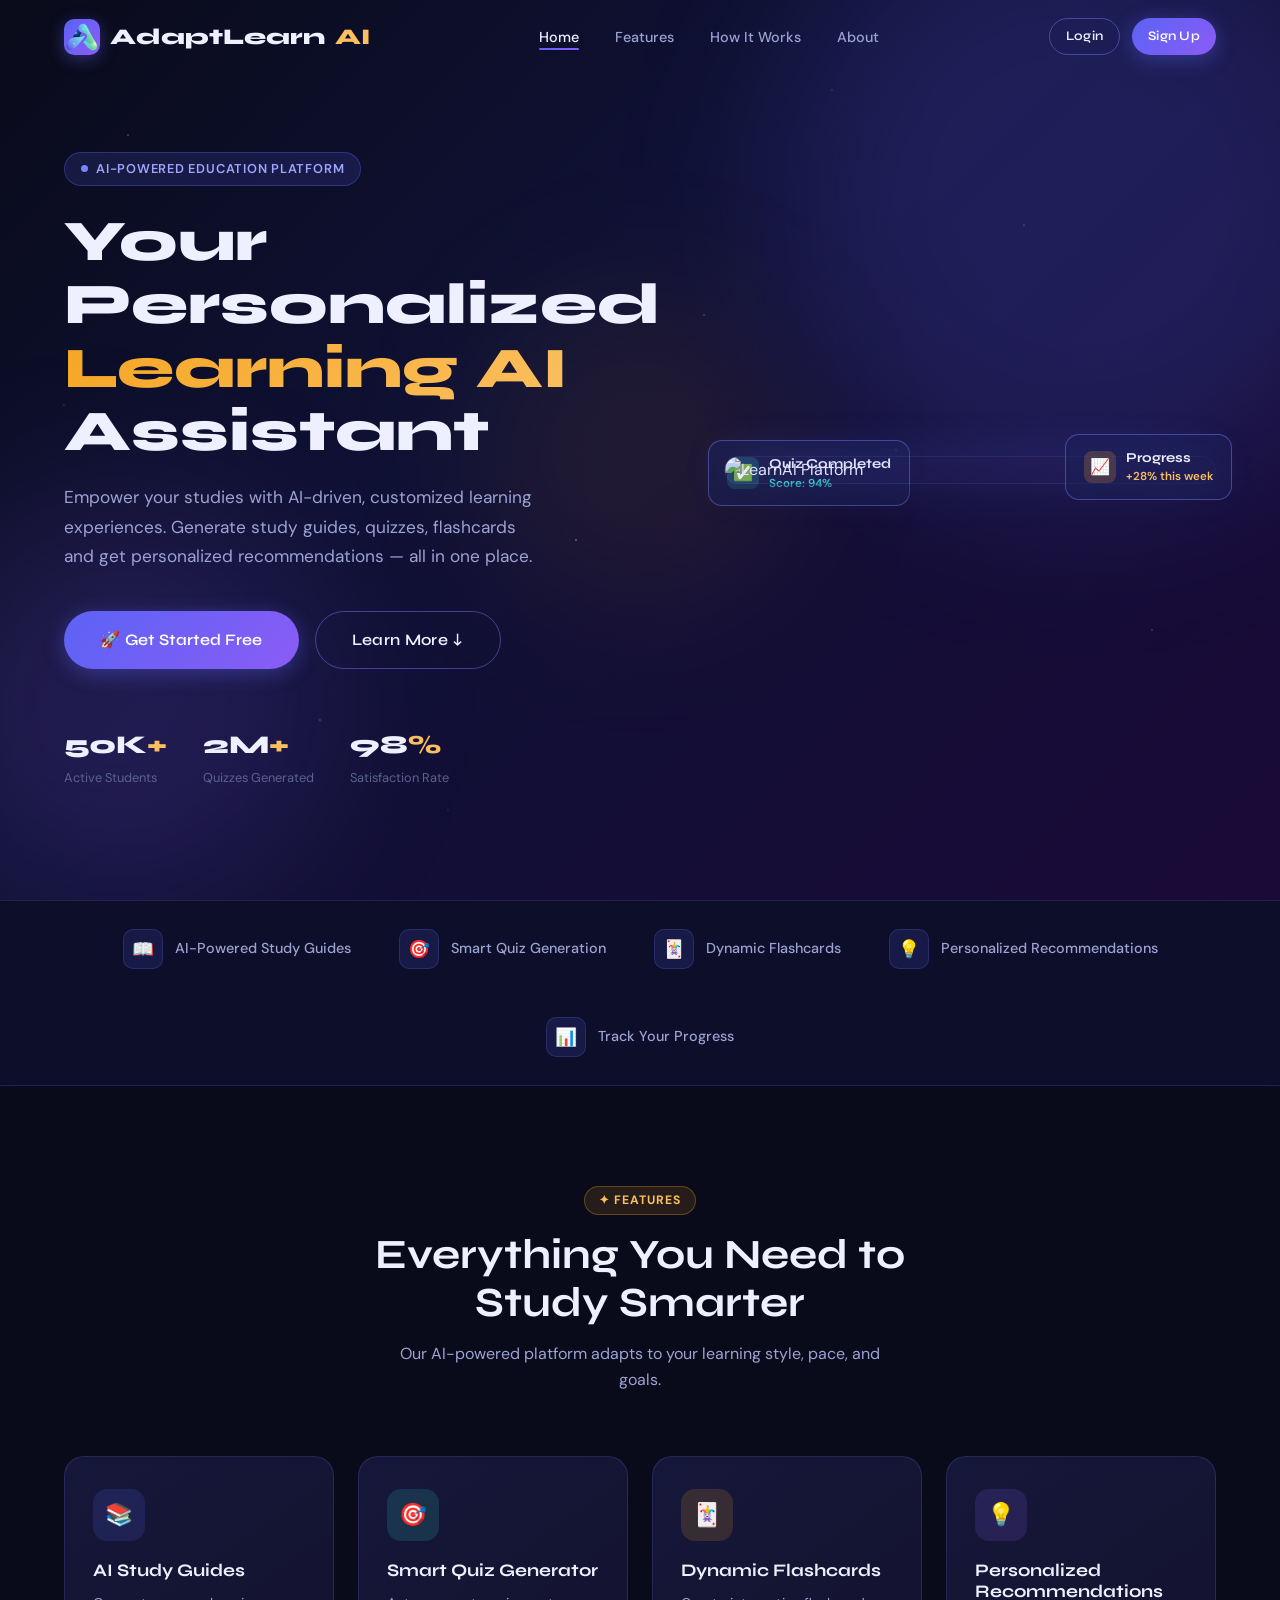
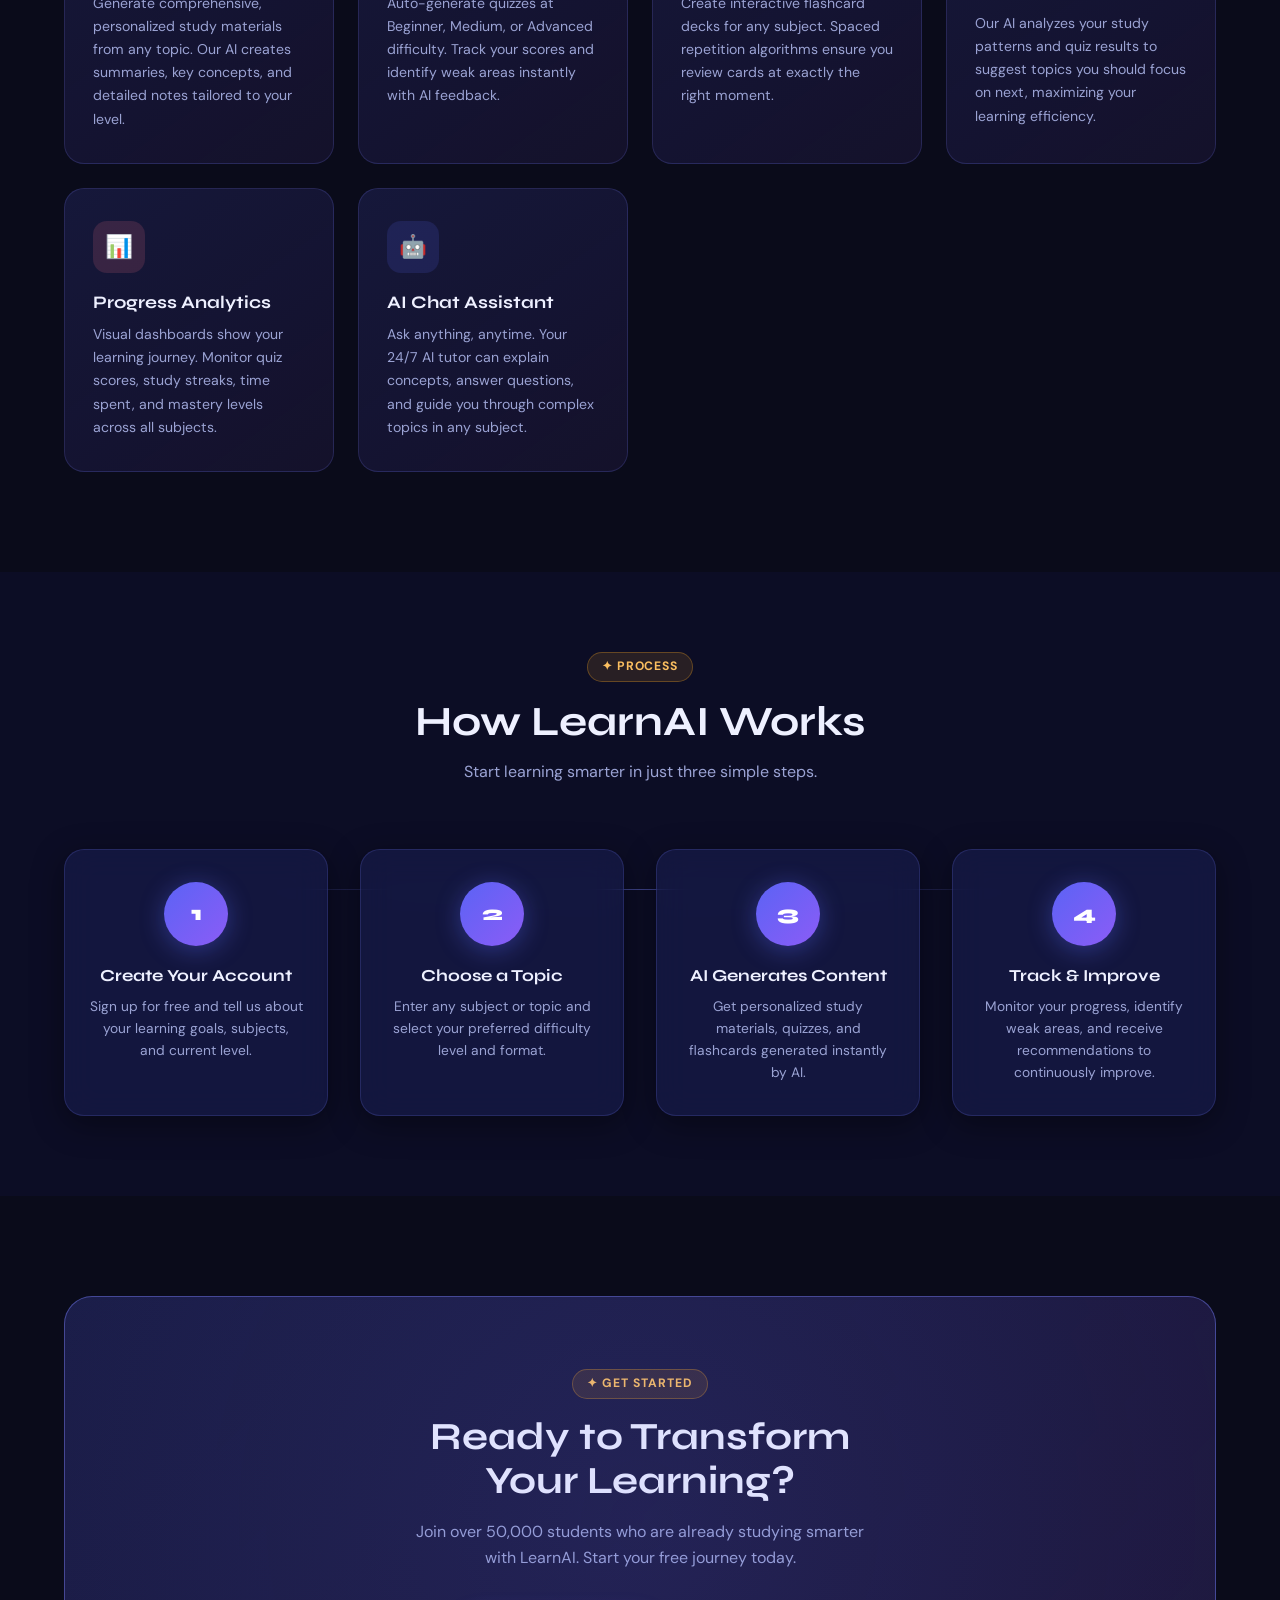
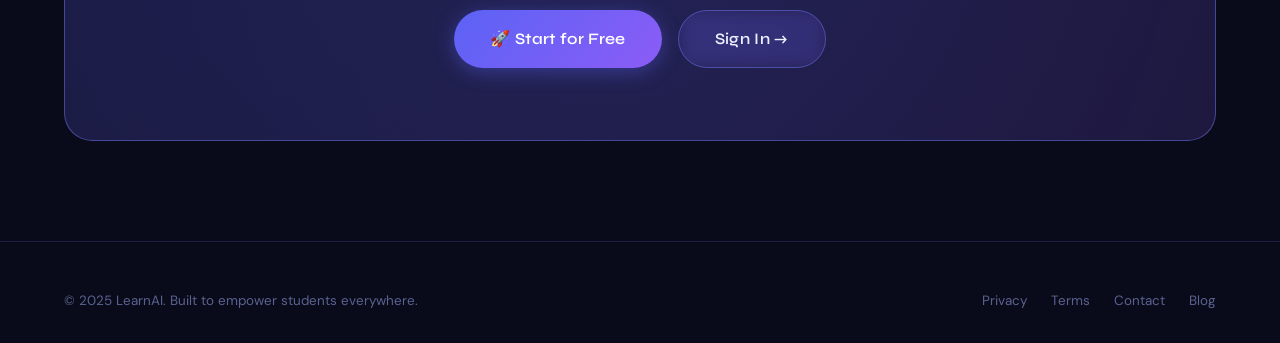
==== frontend/index.html @ cbda161c "Fix: Project structure" ====
<!DOCTYPE html>
<html lang="en">
<head>
  <meta charset="UTF-8" />
  <meta name="viewport" content="width=device-width, initial-scale=1.0" />
  <link rel="icon" type="image/svg+xml" href="assests/logonobg.png">
  <title>AdaptLearn AI — Personalized Learning AI Assistant</title>
  <meta name="description" content="Empower your studies with AI-driven, customized learning experiences. Study guides, quizzes, flashcards and more." />
  <link rel="stylesheet" href="css/style.css" />
  <link rel="stylesheet" href="css/index.css" />
</head>
<body>

<!-- ── Navbar ──────────────────────────────────────────────── -->
<nav class="navbar" id="navbar">
  <div class="container navbar__inner">
    <a href="index.html" class="navbar__logo">
      <div class="navbar__logo-icon"> <img src="assests/logonobg.png" alt="AdaptLearnAI Logo" /></div>
      AdaptLearn<span>AI</span>
    </a>

    <ul class="navbar__links">
      <li><a href="#hero" class="active">Home</a></li>
      <li><a href="#features">Features</a></li>
      <li><a href="#how-it-works">How It Works</a></li>
      <li><a href="#cta">About</a></li>
    </ul>

    <div class="navbar__actions">
      <a href="login.html" class="btn btn-outline btn-sm">Login</a>
      <a href="register.html" class="btn btn-primary btn-sm">Sign Up</a>
    </div>

    <div class="hamburger" id="hamburger" aria-label="Menu">
      <span></span><span></span><span></span>
    </div>
  </div>
</nav>

<!-- ── Hero ────────────────────────────────────────────────── -->
<section class="hero" id="hero">
  <div class="hero__bg"></div>
  <div class="hero__orb hero__orb--1"></div>
  <div class="hero__orb hero__orb--2"></div>
  <div class="hero__orb hero__orb--3"></div>

  <div class="container">
    <div class="hero__content">
      <!-- Text -->
      <div class="hero__text">
        <div class="hero__eyebrow">
          <span class="hero__eyebrow-dot"></span>
          AI-Powered Education Platform
        </div>

        <h1 class="hero__title">
          Your Personalized<br/>
          <em>Learning AI</em><br/>
          Assistant
        </h1>

        <p class="hero__subtitle">
          Empower your studies with AI-driven, customized learning experiences.
          Generate study guides, quizzes, flashcards and get personalized
          recommendations — all in one place.
        </p>

        <div class="hero__actions">
          <a href="register.html" class="btn btn-primary btn-lg">
            🚀 Get Started Free
          </a>
          <a href="#features" class="btn btn-outline btn-lg">
            Learn More ↓
          </a>
        </div>

        <div class="hero__stats">
          <div>
            <div class="hero__stat-num">50K<span>+</span></div>
            <div class="hero__stat-label">Active Students</div>
          </div>
          <div>
            <div class="hero__stat-num">2M<span>+</span></div>
            <div class="hero__stat-label">Quizzes Generated</div>
          </div>
          <div>
            <div class="hero__stat-num">98<span>%</span></div>
            <div class="hero__stat-label">Satisfaction Rate</div>
          </div>
        </div>
      </div>

      <!-- Visual -->
      <div class="hero__visual">
        <div class="hero__badge hero__badge--tl">
          <div class="hero__badge-icon" style="background:rgba(52,213,200,0.2)">✅</div>
          <div>
            <strong style="font-family:var(--font-display);font-size:0.85rem">Quiz Completed</strong>
            <div style="font-size:0.72rem;color:var(--teal-400)">Score: 94%</div>
          </div>
        </div>

        <div class="hero__image-wrap">
          <img src="https://placehold.co/600x380/0f1135/7b82ff?text=LearnAI+Platform&font=montserrat" alt="LearnAI Platform" />
          <div style="position:absolute;inset:0;background:linear-gradient(135deg,rgba(91,99,245,0.1),rgba(139,92,246,0.05));display:flex;align-items:center;justify-content:center;">
            <div style="text-align:center;padding:32px;">
              <div style="font-size:5rem;margin-bottom:16px">🤖</div>
              <div style="font-family:var(--font-display);font-size:1.1rem;font-weight:700;color:var(--text-primary)">AI Learning Assistant</div>
              <div style="font-size:0.85rem;color:var(--text-secondary);margin-top:6px">Ready to help you learn smarter</div>
              <div style="margin-top:20px;display:flex;gap:10px;justify-content:center;flex-wrap:wrap">
                <span class="badge badge-beginner">Study Guides</span>
                <span class="badge badge-medium">Smart Quizzes</span>
                <span class="badge badge-advanced">Flashcards</span>
              </div>
            </div>
          </div>
        </div>

        <div class="hero__badge hero__badge--br">
          <div class="hero__badge-icon" style="background:rgba(245,166,35,0.2)">📈</div>
          <div>
            <strong style="font-family:var(--font-display);font-size:0.85rem">Progress</strong>
            <div style="font-size:0.72rem;color:var(--gold-400)">+28% this week</div>
          </div>
        </div>
      </div>
    </div>
  </div>
</section>

<!-- ── Feature Strip ────────────────────────────────────────── -->
<div class="features-strip">
  <div class="container">
    <div class="features-strip__inner">
      <div class="features-strip__item">
        <div class="features-strip__icon">📖</div>
        AI-Powered Study Guides
      </div>
      <div class="features-strip__item">
        <div class="features-strip__icon">🎯</div>
        Smart Quiz Generation
      </div>
      <div class="features-strip__item">
        <div class="features-strip__icon">🃏</div>
        Dynamic Flashcards
      </div>
      <div class="features-strip__item">
        <div class="features-strip__icon">💡</div>
        Personalized Recommendations
      </div>
      <div class="features-strip__item">
        <div class="features-strip__icon">📊</div>
        Track Your Progress
      </div>
    </div>
  </div>
</div>

<!-- ── Features ─────────────────────────────────────────────── -->
<section class="features" id="features">
  <div class="container">
    <div class="section-header" data-animate>
      <div class="section-tag">✦ Features</div>
      <h2 class="section-title">Everything You Need to<br/>Study Smarter</h2>
      <p class="section-subtitle">Our AI-powered platform adapts to your learning style, pace, and goals.</p>
    </div>

    <div class="features__grid">
      <div class="feature-card" data-animate data-delay="0s">
        <div class="feature-card__icon" style="background:rgba(91,99,245,0.15);color:var(--indigo-400)">📚</div>
        <h3 class="feature-card__title">AI Study Guides</h3>
        <p class="feature-card__desc">Generate comprehensive, personalized study materials from any topic. Our AI creates summaries, key concepts, and detailed notes tailored to your level.</p>
        <div class="feature-card__arrow">→</div>
      </div>

      <div class="feature-card" data-animate data-delay="0.1s">
        <div class="feature-card__icon" style="background:rgba(52,213,200,0.15);color:var(--teal-400)">🎯</div>
        <h3 class="feature-card__title">Smart Quiz Generator</h3>
        <p class="feature-card__desc">Auto-generate quizzes at Beginner, Medium, or Advanced difficulty. Track your scores and identify weak areas instantly with AI feedback.</p>
        <div class="feature-card__arrow">→</div>
      </div>

      <div class="feature-card" data-animate data-delay="0.2s">
        <div class="feature-card__icon" style="background:rgba(245,166,35,0.15);color:var(--gold-400)">🃏</div>
        <h3 class="feature-card__title">Dynamic Flashcards</h3>
        <p class="feature-card__desc">Create interactive flashcard decks for any subject. Spaced repetition algorithms ensure you review cards at exactly the right moment.</p>
        <div class="feature-card__arrow">→</div>
      </div>

      <div class="feature-card" data-animate data-delay="0.3s">
        <div class="feature-card__icon" style="background:rgba(139,92,246,0.15);color:var(--violet-400)">💡</div>
        <h3 class="feature-card__title">Personalized Recommendations</h3>
        <p class="feature-card__desc">Our AI analyzes your study patterns and quiz results to suggest topics you should focus on next, maximizing your learning efficiency.</p>
        <div class="feature-card__arrow">→</div>
      </div>

      <div class="feature-card" data-animate data-delay="0.4s">
        <div class="feature-card__icon" style="background:rgba(251,113,133,0.15);color:var(--rose-400)">📊</div>
        <h3 class="feature-card__title">Progress Analytics</h3>
        <p class="feature-card__desc">Visual dashboards show your learning journey. Monitor quiz scores, study streaks, time spent, and mastery levels across all subjects.</p>
        <div class="feature-card__arrow">→</div>
      </div>

      <div class="feature-card" data-animate data-delay="0.5s">
        <div class="feature-card__icon" style="background:rgba(91,99,245,0.15);color:var(--indigo-400)">🤖</div>
        <h3 class="feature-card__title">AI Chat Assistant</h3>
        <p class="feature-card__desc">Ask anything, anytime. Your 24/7 AI tutor can explain concepts, answer questions, and guide you through complex topics in any subject.</p>
        <div class="feature-card__arrow">→</div>
      </div>
    </div>
  </div>
</section>

<!-- ── How It Works ─────────────────────────────────────────── -->
<section class="how-it-works" id="how-it-works">
  <div class="container">
    <div class="section-header" data-animate>
      <div class="section-tag">✦ Process</div>
      <h2 class="section-title">How LearnAI Works</h2>
      <p class="section-subtitle">Start learning smarter in just three simple steps.</p>
    </div>

    <div class="steps-grid">
      <div class="step glass-card" data-animate data-delay="0s">
        <div class="step__num">1</div>
        <h3 class="step__title">Create Your Account</h3>
        <p class="step__desc">Sign up for free and tell us about your learning goals, subjects, and current level.</p>
      </div>
      <div class="step glass-card" data-animate data-delay="0.15s">
        <div class="step__num">2</div>
        <h3 class="step__title">Choose a Topic</h3>
        <p class="step__desc">Enter any subject or topic and select your preferred difficulty level and format.</p>
      </div>
      <div class="step glass-card" data-animate data-delay="0.3s">
        <div class="step__num">3</div>
        <h3 class="step__title">AI Generates Content</h3>
        <p class="step__desc">Get personalized study materials, quizzes, and flashcards generated instantly by AI.</p>
      </div>
      <div class="step glass-card" data-animate data-delay="0.45s">
        <div class="step__num">4</div>
        <h3 class="step__title">Track & Improve</h3>
        <p class="step__desc">Monitor your progress, identify weak areas, and receive recommendations to continuously improve.</p>
      </div>
    </div>
  </div>
</section>

<!-- ── CTA ──────────────────────────────────────────────────── -->
<section class="cta-section" id="cta">
  <div class="container">
    <div class="cta-card" data-animate>
      <div class="section-tag">✦ Get Started</div>
      <h2 class="cta-title">Ready to Transform<br/>Your Learning?</h2>
      <p class="cta-subtitle">Join over 50,000 students who are already studying smarter with LearnAI. Start your free journey today.</p>
      <div class="cta-actions">
        <a href="register.html" class="btn btn-primary btn-lg">🚀 Start for Free</a>
        <a href="login.html" class="btn btn-outline btn-lg">Sign In →</a>
      </div>
    </div>
  </div>
</section>

<!-- ── Footer ───────────────────────────────────────────────── -->
<footer class="footer">
  <div class="container">
    <div class="footer__inner">
      <div class="footer__copy">© 2025 LearnAI. Built to empower students everywhere.</div>
      <div class="footer__links">
        <a href="#">Privacy</a>
        <a href="#">Terms</a>
        <a href="#">Contact</a>
        <a href="#">Blog</a>
      </div>
    </div>
  </div>
</footer>

<!-- ── Toast ────────────────────────────────────────────────── -->
<div id="toast-container"></div>

<script type="module">
  import { observeFadeIn } from './js/utils.js';
  import { isLoggedIn } from './js/auth.js';

  // Redirect if logged in
  if (isLoggedIn()) {
    const loginLink = document.querySelector('a[href="login.html"]');
    const signupLink = document.querySelector('a[href="register.html"]');
    if (loginLink) loginLink.href = 'dashboard.html';
    if (signupLink) { signupLink.textContent = 'Dashboard →'; signupLink.href = 'dashboard.html'; }
  }

  // Navbar scroll effect
  const navbar = document.getElementById('navbar');
  window.addEventListener('scroll', () => {
    navbar.classList.toggle('scrolled', window.scrollY > 40);
  });

  // Smooth scroll for anchor links
  document.querySelectorAll('a[href^="#"]').forEach(a => {
    a.addEventListener('click', e => {
      const target = document.querySelector(a.getAttribute('href'));
      if (target) { e.preventDefault(); target.scrollIntoView({ behavior: 'smooth' }); }
    });
  });

  // Hamburger menu
  const hamburger = document.getElementById('hamburger');
  hamburger?.addEventListener('click', () => {
    navbar.classList.toggle('nav-open');
  });

  // Fade-in animations
  observeFadeIn('[data-animate]');

  // Active nav link on scroll
  const sections = document.querySelectorAll('section[id]');
  const navLinks = document.querySelectorAll('.navbar__links a');
  const io = new IntersectionObserver(entries => {
    entries.forEach(e => {
      if (e.isIntersecting) {
        navLinks.forEach(l => l.classList.remove('active'));
        const link = document.querySelector(`.navbar__links a[href="#${e.target.id}"]`);
        link?.classList.add('active');
      }
    });
  }, { threshold: 0.5 });
  sections.forEach(s => io.observe(s));
</script>
</body>
</html>
---- frontend/css/style.css ----
/* ============================================================
   LearnAI — Design System
   Theme: Deep Space Indigo × Cosmic Gold
   ============================================================ */

@import url('https://fonts.googleapis.com/css2?family=Syne:wght@400;600;700;800&family=DM+Sans:ital,wght@0,300;0,400;0,500;1,300&display=swap');

/* ── Variables ─────────────────────────────────────────────── */
:root {
  --bg-deep:       #0a0b1a;
  --bg-mid:        #0f1135;
  --bg-panel:      #131640;
  --bg-card:       #1a1f55;
  --bg-glass:      rgba(26, 31, 85, 0.55);
  --border-subtle: rgba(120, 130, 255, 0.18);
  --border-glow:   rgba(120, 130, 255, 0.45);

  --indigo-500:    #5b63f5;
  --indigo-400:    #7b82ff;
  --indigo-300:    #a0a5ff;
  --violet-500:    #8b5cf6;
  --violet-400:    #a78bfa;
  --gold-500:      #f5a623;
  --gold-400:      #fbbf60;
  --teal-400:      #34d5c8;
  --rose-400:      #fb7185;

  --text-primary:  #eef0ff;
  --text-secondary:#9ba3d4;
  --text-muted:    #5a6290;

  --gradient-hero: linear-gradient(135deg, #0a0b1a 0%, #0f1135 40%, #1a0a38 100%);
  --gradient-card: linear-gradient(145deg, rgba(91,99,245,0.15) 0%, rgba(139,92,246,0.08) 100%);
  --gradient-cta:  linear-gradient(135deg, #5b63f5 0%, #8b5cf6 100%);
  --gradient-gold: linear-gradient(135deg, #f5a623 0%, #fbbf60 100%);
  --gradient-teal: linear-gradient(135deg, #0cb5ad 0%, #34d5c8 100%);

  --shadow-glow:   0 0 40px rgba(91, 99, 245, 0.3);
  --shadow-card:   0 8px 32px rgba(0, 0, 0, 0.4);
  --shadow-hover:  0 16px 48px rgba(91, 99, 245, 0.25);

  --radius-sm:  8px;
  --radius-md:  14px;
  --radius-lg:  20px;
  --radius-xl:  28px;
  --radius-pill:999px;

  --font-display: 'Syne', sans-serif;
  --font-body:    'DM Sans', sans-serif;

  --transition: 0.28s cubic-bezier(0.4, 0, 0.2, 1);
}

/* ── Reset & Base ───────────────────────────────────────────── */
*, *::before, *::after { box-sizing: border-box; margin: 0; padding: 0; }

html { scroll-behavior: smooth; font-size: 16px; }

body {
  font-family: var(--font-body);
  background: var(--bg-deep);
  color: var(--text-primary);
  line-height: 1.6;
  min-height: 100vh;
  overflow-x: hidden;
}

/* Starfield bg */
body::before {
  content: '';
  position: fixed;
  inset: 0;
  background-image:
    radial-gradient(1px 1px at 10% 15%, rgba(255,255,255,0.6) 0%, transparent 100%),
    radial-gradient(1px 1px at 80% 25%, rgba(255,255,255,0.4) 0%, transparent 100%),
    radial-gradient(1.5px 1.5px at 45% 60%, rgba(255,255,255,0.5) 0%, transparent 100%),
    radial-gradient(1px 1px at 65% 10%, rgba(255,255,255,0.3) 0%, transparent 100%),
    radial-gradient(2px 2px at 25% 80%, rgba(255,255,255,0.2) 0%, transparent 100%),
    radial-gradient(1px 1px at 90% 70%, rgba(255,255,255,0.5) 0%, transparent 100%),
    radial-gradient(1px 1px at 5% 45%, rgba(255,255,255,0.3) 0%, transparent 100%),
    radial-gradient(1.5px 1.5px at 55% 35%, rgba(160,165,255,0.4) 0%, transparent 100%),
    radial-gradient(1px 1px at 35% 90%, rgba(255,255,255,0.2) 0%, transparent 100%),
    radial-gradient(2px 2px at 70% 50%, rgba(160,165,255,0.3) 0%, transparent 100%);
  pointer-events: none;
  z-index: 0;
}

a { text-decoration: none; color: inherit; }
img { display: block; max-width: 100%; }
button { cursor: pointer; font-family: var(--font-body); border: none; outline: none; }
input, textarea { font-family: var(--font-body); outline: none; border: none; }
ul { list-style: none; }

/* ── Typography ─────────────────────────────────────────────── */
h1,h2,h3,h4,h5 { font-family: var(--font-display); font-weight: 700; line-height: 1.15; }

/* ── Scrollbar ──────────────────────────────────────────────── */
::-webkit-scrollbar { width: 6px; }
::-webkit-scrollbar-track { background: var(--bg-mid); }
::-webkit-scrollbar-thumb { background: var(--bg-card); border-radius: 999px; }

/* ── Utility Classes ────────────────────────────────────────── */
.container { width: 100%; max-width: 1200px; margin: 0 auto; padding: 0 24px; }
.flex { display: flex; }
.flex-center { display: flex; align-items: center; justify-content: center; }
.gap-sm { gap: 8px; }
.gap-md { gap: 16px; }
.gap-lg { gap: 24px; }

/* ── Buttons ─────────────────────────────────────────────────── */
.btn {
  display: inline-flex;
  align-items: center;
  gap: 8px;
  padding: 11px 24px;
  border-radius: var(--radius-pill);
  font-family: var(--font-display);
  font-weight: 600;
  font-size: 0.9rem;
  letter-spacing: 0.02em;
  transition: var(--transition);
  position: relative;
  overflow: hidden;
}

.btn::after {
  content: '';
  position: absolute;
  inset: 0;
  background: rgba(255,255,255,0);
  transition: var(--transition);
}
.btn:hover::after { background: rgba(255,255,255,0.08); }

.btn-primary {
  background: var(--gradient-cta);
  color: #fff;
  box-shadow: 0 4px 20px rgba(91,99,245,0.4);
}
.btn-primary:hover {
  transform: translateY(-2px);
  box-shadow: 0 8px 30px rgba(91,99,245,0.55);
}

.btn-outline {
  background: transparent;
  color: var(--text-primary);
  border: 1.5px solid var(--border-glow);
  backdrop-filter: blur(8px);
}
.btn-outline:hover {
  border-color: var(--indigo-400);
  background: rgba(91,99,245,0.1);
  transform: translateY(-2px);
}

.btn-gold {
  background: var(--gradient-gold);
  color: #1a1000;
  font-weight: 700;
  box-shadow: 0 4px 20px rgba(245,166,35,0.35);
}
.btn-gold:hover {
  transform: translateY(-2px);
  box-shadow: 0 8px 28px rgba(245,166,35,0.5);
}

.btn-ghost {
  background: rgba(91,99,245,0.12);
  color: var(--indigo-300);
  border: 1px solid var(--border-subtle);
}
.btn-ghost:hover {
  background: rgba(91,99,245,0.22);
  color: var(--indigo-400);
}

.btn-sm { padding: 7px 16px; font-size: 0.82rem; }
.btn-lg { padding: 15px 36px; font-size: 1rem; }

/* ── Difficulty Badges ──────────────────────────────────────── */
.badge {
  display: inline-flex;
  align-items: center;
  padding: 4px 14px;
  border-radius: var(--radius-pill);
  font-size: 0.78rem;
  font-weight: 600;
  font-family: var(--font-display);
  cursor: pointer;
  transition: var(--transition);
  border: 1.5px solid transparent;
}

.badge-beginner { background: rgba(52,213,200,0.15); color: var(--teal-400); border-color: rgba(52,213,200,0.3); }
.badge-beginner.active, .badge-beginner:hover { background: rgba(52,213,200,0.28); border-color: var(--teal-400); }

.badge-medium { background: rgba(245,166,35,0.15); color: var(--gold-400); border-color: rgba(245,166,35,0.3); }
.badge-medium.active, .badge-medium:hover { background: rgba(245,166,35,0.28); border-color: var(--gold-400); }

.badge-advanced { background: rgba(251,113,133,0.15); color: var(--rose-400); border-color: rgba(251,113,133,0.3); }
.badge-advanced.active, .badge-advanced:hover { background: rgba(251,113,133,0.28); border-color: var(--rose-400); }

/* ── Glass Card ─────────────────────────────────────────────── */
.glass-card {
  background: var(--bg-glass);
  backdrop-filter: blur(16px);
  -webkit-backdrop-filter: blur(16px);
  border: 1px solid var(--border-subtle);
  border-radius: var(--radius-lg);
  box-shadow: var(--shadow-card);
  transition: var(--transition);
}
.glass-card:hover {
  border-color: var(--border-glow);
  box-shadow: var(--shadow-hover);
  transform: translateY(-3px);
}

/* ── Loading Spinner ────────────────────────────────────────── */
.spinner {
  width: 20px; height: 20px;
  border: 2px solid rgba(255,255,255,0.2);
  border-top-color: #fff;
  border-radius: 50%;
  animation: spin 0.7s linear infinite;
  display: inline-block;
}
@keyframes spin { to { transform: rotate(360deg); } }

/* ── Toast ───────────────────────────────────────────────────── */
#toast-container {
  position: fixed;
  bottom: 24px; right: 24px;
  z-index: 9999;
  display: flex;
  flex-direction: column;
  gap: 10px;
}
.toast {
  padding: 14px 20px;
  border-radius: var(--radius-md);
  background: var(--bg-card);
  border: 1px solid var(--border-glow);
  color: var(--text-primary);
  font-size: 0.88rem;
  box-shadow: var(--shadow-glow);
  animation: toastIn 0.3s ease forwards;
  max-width: 300px;
}
.toast.success { border-color: rgba(52,213,200,0.5); }
.toast.error   { border-color: rgba(251,113,133,0.5); }
@keyframes toastIn {
  from { opacity:0; transform: translateX(30px); }
  to   { opacity:1; transform: translateX(0); }
}

/* ── Page Transitions ───────────────────────────────────────── */
.page-enter {
  animation: fadeUp 0.5s ease forwards;
}
@keyframes fadeUp {
  from { opacity:0; transform: translateY(16px); }
  to   { opacity:1; transform: translateY(0); }
}

/* ── Animations ─────────────────────────────────────────────── */
@keyframes float {
  0%,100% { transform: translateY(0); }
  50%      { transform: translateY(-10px); }
}
@keyframes pulse-glow {
  0%,100% { box-shadow: 0 0 20px rgba(91,99,245,0.3); }
  50%      { box-shadow: 0 0 50px rgba(91,99,245,0.6); }
}
@keyframes shimmer {
  from { background-position: -200% center; }
  to   { background-position: 200% center; }
}
---- frontend/css/index.css ----
/* ============================================================
   index.css — Landing Page Styles
   ============================================================ */

/* ── Navbar ─────────────────────────────────────────────────── */
.navbar {
  position: fixed;
  top: 0; left: 0; right: 0;
  z-index: 100;
  padding: 18px 0;
  transition: var(--transition);
}
.navbar.scrolled {
  background: rgba(10,11,26,0.85);
  backdrop-filter: blur(20px);
  -webkit-backdrop-filter: blur(20px);
  border-bottom: 1px solid var(--border-subtle);
  padding: 12px 0;
}
.navbar__inner {
  display: flex;
  align-items: center;
  justify-content: space-between;
}
.navbar__logo {
  display: flex;
  align-items: center;
  gap: 10px;
  font-family: var(--font-display);
  font-weight: 800;
  font-size: 1.4rem;
  color: var(--text-primary);
}
.navbar__logo-icon {
  width: 36px; height: 36px;
  background: var(--gradient-cta);
  border-radius: 10px;
  display: flex; align-items: center; justify-content: center;
  font-size: 1.1rem;
  box-shadow: 0 4px 16px rgba(91,99,245,0.4);
}
.navbar__logo span { color: var(--gold-400); }

.navbar__links {
  display: flex;
  align-items: center;
  gap: 36px;
}
.navbar__links a {
  font-size: 0.9rem;
  font-weight: 500;
  color: var(--text-secondary);
  transition: var(--transition);
  position: relative;
}
.navbar__links a::after {
  content: '';
  position: absolute;
  bottom: -4px; left: 0; right: 0;
  height: 2px;
  background: var(--gradient-cta);
  border-radius: 2px;
  transform: scaleX(0);
  transition: var(--transition);
}
.navbar__links a:hover { color: var(--text-primary); }
.navbar__links a:hover::after, .navbar__links a.active::after { transform: scaleX(1); }
.navbar__links a.active { color: var(--text-primary); }

.navbar__actions { display: flex; gap: 12px; }

.hamburger {
  display: none;
  flex-direction: column;
  gap: 5px;
  cursor: pointer;
  padding: 4px;
}
.hamburger span {
  display: block;
  width: 24px; height: 2px;
  background: var(--text-primary);
  border-radius: 2px;
  transition: var(--transition);
}

/* ── Hero ────────────────────────────────────────────────────── */
.hero {
  min-height: 100vh;
  display: flex;
  align-items: center;
  position: relative;
  padding: 120px 0 80px;
  overflow: hidden;
}

.hero__bg {
  position: absolute;
  inset: 0;
  background: var(--gradient-hero);
  z-index: -2;
}
.hero__orb {
  position: absolute;
  border-radius: 50%;
  filter: blur(80px);
  pointer-events: none;
}
.hero__orb--1 {
  width: 600px; height: 600px;
  background: rgba(91,99,245,0.18);
  top: -100px; right: -100px;
}
.hero__orb--2 {
  width: 400px; height: 400px;
  background: rgba(139,92,246,0.15);
  bottom: 0; left: -80px;
}
.hero__orb--3 {
  width: 300px; height: 300px;
  background: rgba(245,166,35,0.08);
  top: 50%; left: 50%;
  transform: translate(-50%,-50%);
}

.hero__content {
  position: relative;
  z-index: 1;
  display: grid;
  grid-template-columns: 1fr 1fr;
  gap: 64px;
  align-items: center;
}

.hero__text { animation: fadeUp 0.7s ease 0.1s both; }

.hero__eyebrow {
  display: inline-flex;
  align-items: center;
  gap: 8px;
  padding: 6px 16px;
  border-radius: var(--radius-pill);
  background: rgba(91,99,245,0.15);
  border: 1px solid rgba(91,99,245,0.35);
  font-size: 0.8rem;
  font-weight: 600;
  color: var(--indigo-300);
  letter-spacing: 0.06em;
  text-transform: uppercase;
  margin-bottom: 24px;
}
.hero__eyebrow-dot {
  width: 7px; height: 7px;
  border-radius: 50%;
  background: var(--indigo-400);
  animation: pulse-glow 2s ease infinite;
}

.hero__title {
  font-size: clamp(2.4rem, 5vw, 3.6rem);
  font-weight: 800;
  line-height: 1.1;
  margin-bottom: 20px;
  color: var(--text-primary);
}
.hero__title em {
  font-style: normal;
  background: var(--gradient-gold);
  -webkit-background-clip: text;
  -webkit-text-fill-color: transparent;
  background-clip: text;
}

.hero__subtitle {
  font-size: 1.08rem;
  color: var(--text-secondary);
  margin-bottom: 40px;
  max-width: 480px;
  line-height: 1.7;
}

.hero__actions {
  display: flex;
  gap: 16px;
  flex-wrap: wrap;
  margin-bottom: 56px;
}

.hero__stats {
  display: flex;
  gap: 36px;
}
.hero__stat-num {
  font-family: var(--font-display);
  font-size: 1.6rem;
  font-weight: 800;
  color: var(--text-primary);
}
.hero__stat-num span { color: var(--gold-400); }
.hero__stat-label {
  font-size: 0.8rem;
  color: var(--text-muted);
  margin-top: 2px;
}

/* Hero Visual */
.hero__visual {
  position: relative;
  animation: fadeUp 0.7s ease 0.3s both;
}
.hero__image-wrap {
  position: relative;
  border-radius: var(--radius-xl);
  overflow: hidden;
  border: 1px solid var(--border-subtle);
  box-shadow: var(--shadow-glow), var(--shadow-card);
  animation: float 6s ease-in-out infinite;
}
.hero__image-wrap img {
  width: 100%;
  height: auto;
  display: block;
}
.hero__badge {
  position: absolute;
  background: var(--bg-glass);
  backdrop-filter: blur(16px);
  border: 1px solid var(--border-glow);
  border-radius: var(--radius-md);
  padding: 12px 18px;
  display: flex;
  align-items: center;
  gap: 10px;
  font-size: 0.82rem;
  font-weight: 600;
}
.hero__badge--tl { top: -16px; left: -16px; }
.hero__badge--br { bottom: -16px; right: -16px; }
.hero__badge-icon {
  width: 32px; height: 32px;
  border-radius: 8px;
  display: flex; align-items: center; justify-content: center;
  font-size: 1rem;
}

/* ── Feature Strip ───────────────────────────────────────────── */
.features-strip {
  padding: 28px 0;
  border-top: 1px solid var(--border-subtle);
  border-bottom: 1px solid var(--border-subtle);
  background: rgba(15,17,53,0.6);
  backdrop-filter: blur(8px);
}
.features-strip__inner {
  display: flex;
  align-items: center;
  justify-content: center;
  gap: 48px;
  flex-wrap: wrap;
}
.features-strip__item {
  display: flex;
  align-items: center;
  gap: 12px;
  color: var(--text-secondary);
  font-size: 0.9rem;
  font-weight: 500;
}
.features-strip__icon {
  width: 40px; height: 40px;
  border-radius: 10px;
  background: rgba(91,99,245,0.15);
  border: 1px solid var(--border-subtle);
  display: flex; align-items: center; justify-content: center;
  font-size: 1.1rem;
}

/* ── Features Section ────────────────────────────────────────── */
.features {
  padding: 100px 0;
  position: relative;
}
.section-header {
  text-align: center;
  margin-bottom: 64px;
}
.section-tag {
  display: inline-block;
  padding: 4px 14px;
  border-radius: var(--radius-pill);
  background: rgba(245,166,35,0.12);
  border: 1px solid rgba(245,166,35,0.3);
  color: var(--gold-400);
  font-size: 0.76rem;
  font-weight: 700;
  letter-spacing: 0.08em;
  text-transform: uppercase;
  margin-bottom: 16px;
}
.section-title {
  font-size: clamp(1.8rem, 3.5vw, 2.6rem);
  color: var(--text-primary);
  margin-bottom: 14px;
}
.section-subtitle {
  font-size: 1rem;
  color: var(--text-secondary);
  max-width: 520px;
  margin: 0 auto;
}

.features__grid {
  display: grid;
  grid-template-columns: repeat(auto-fit, minmax(260px, 1fr));
  gap: 24px;
}
.feature-card {
  padding: 32px 28px;
  background: var(--gradient-card);
  border: 1px solid var(--border-subtle);
  border-radius: var(--radius-lg);
  transition: var(--transition);
  position: relative;
  overflow: hidden;
  cursor: default;
}
.feature-card::before {
  content: '';
  position: absolute;
  top: 0; left: 0; right: 0;
  height: 2px;
  background: var(--gradient-cta);
  opacity: 0;
  transition: var(--transition);
}
.feature-card:hover {
  transform: translateY(-6px);
  border-color: var(--border-glow);
  box-shadow: var(--shadow-hover);
}
.feature-card:hover::before { opacity: 1; }

.feature-card__icon {
  width: 52px; height: 52px;
  border-radius: 14px;
  display: flex; align-items: center; justify-content: center;
  font-size: 1.4rem;
  margin-bottom: 20px;
}
.feature-card__title {
  font-size: 1.1rem;
  margin-bottom: 10px;
  color: var(--text-primary);
}
.feature-card__desc {
  font-size: 0.88rem;
  color: var(--text-secondary);
  line-height: 1.65;
}
.feature-card__arrow {
  position: absolute;
  bottom: 24px; right: 24px;
  width: 32px; height: 32px;
  border-radius: 50%;
  background: rgba(91,99,245,0.15);
  display: flex; align-items: center; justify-content: center;
  color: var(--indigo-400);
  font-size: 0.9rem;
  opacity: 0;
  transform: translateX(-6px);
  transition: var(--transition);
}
.feature-card:hover .feature-card__arrow {
  opacity: 1;
  transform: translateX(0);
}

/* ── How It Works ────────────────────────────────────────────── */
.how-it-works {
  padding: 80px 0;
  background: rgba(15,17,53,0.4);
}
.steps-grid {
  display: grid;
  grid-template-columns: repeat(auto-fit, minmax(220px, 1fr));
  gap: 32px;
  position: relative;
}
.steps-grid::before {
  content: '';
  position: absolute;
  top: 40px; left: 10%; right: 10%;
  height: 1px;
  background: linear-gradient(90deg, transparent, var(--border-glow), transparent);
}
.step {
  text-align: center;
  padding: 32px 24px;
  position: relative;
}
.step__num {
  width: 64px; height: 64px;
  border-radius: 50%;
  background: var(--gradient-cta);
  display: flex; align-items: center; justify-content: center;
  font-family: var(--font-display);
  font-size: 1.3rem;
  font-weight: 800;
  color: #fff;
  margin: 0 auto 20px;
  box-shadow: 0 4px 24px rgba(91,99,245,0.4);
}
.step__title { font-size: 1.05rem; margin-bottom: 10px; }
.step__desc { font-size: 0.86rem; color: var(--text-secondary); }

/* ── CTA Section ─────────────────────────────────────────────── */
.cta-section {
  padding: 100px 0;
}
.cta-card {
  background: linear-gradient(135deg, rgba(91,99,245,0.2) 0%, rgba(139,92,246,0.15) 100%);
  border: 1px solid var(--border-glow);
  border-radius: var(--radius-xl);
  padding: 72px 56px;
  text-align: center;
  position: relative;
  overflow: hidden;
}
.cta-card::before {
  content: '';
  position: absolute;
  top: -50%; left: -50%;
  width: 200%; height: 200%;
  background: radial-gradient(circle at center, rgba(91,99,245,0.12) 0%, transparent 60%);
  pointer-events: none;
}
.cta-title {
  font-size: clamp(1.8rem, 3vw, 2.4rem);
  margin-bottom: 16px;
}
.cta-subtitle {
  color: var(--text-secondary);
  font-size: 1rem;
  margin-bottom: 40px;
  max-width: 480px;
  margin-left: auto;
  margin-right: auto;
}
.cta-actions { display: flex; gap: 16px; justify-content: center; flex-wrap: wrap; }

/* ── Footer ──────────────────────────────────────────────────── */
.footer {
  padding: 48px 0 32px;
  border-top: 1px solid var(--border-subtle);
}
.footer__inner {
  display: flex;
  justify-content: space-between;
  align-items: center;
  flex-wrap: wrap;
  gap: 16px;
}
.footer__copy { font-size: 0.84rem; color: var(--text-muted); }
.footer__links { display: flex; gap: 24px; }
.footer__links a { font-size: 0.84rem; color: var(--text-muted); transition: var(--transition); }
.footer__links a:hover { color: var(--indigo-300); }

/* ── Responsive ──────────────────────────────────────────────── */
@media (max-width: 900px) {
  .hero__content { grid-template-columns: 1fr; gap: 40px; }
  .hero__visual { max-width: 500px; margin: 0 auto; }
  .navbar__links, .navbar__actions { display: none; }
  .hamburger { display: flex; }
  .navbar.nav-open .navbar__links,
  .navbar.nav-open .navbar__actions {
    display: flex;
    flex-direction: column;
    position: fixed;
    inset: 0;
    background: var(--bg-deep);
    justify-content: center;
    align-items: center;
    gap: 32px;
    z-index: 99;
  }
  .steps-grid::before { display: none; }
}
@media (max-width: 600px) {
  .hero__stats { flex-direction: column; gap: 16px; }
  .features-strip__inner { gap: 24px; }
  .cta-card { padding: 48px 24px; }
}
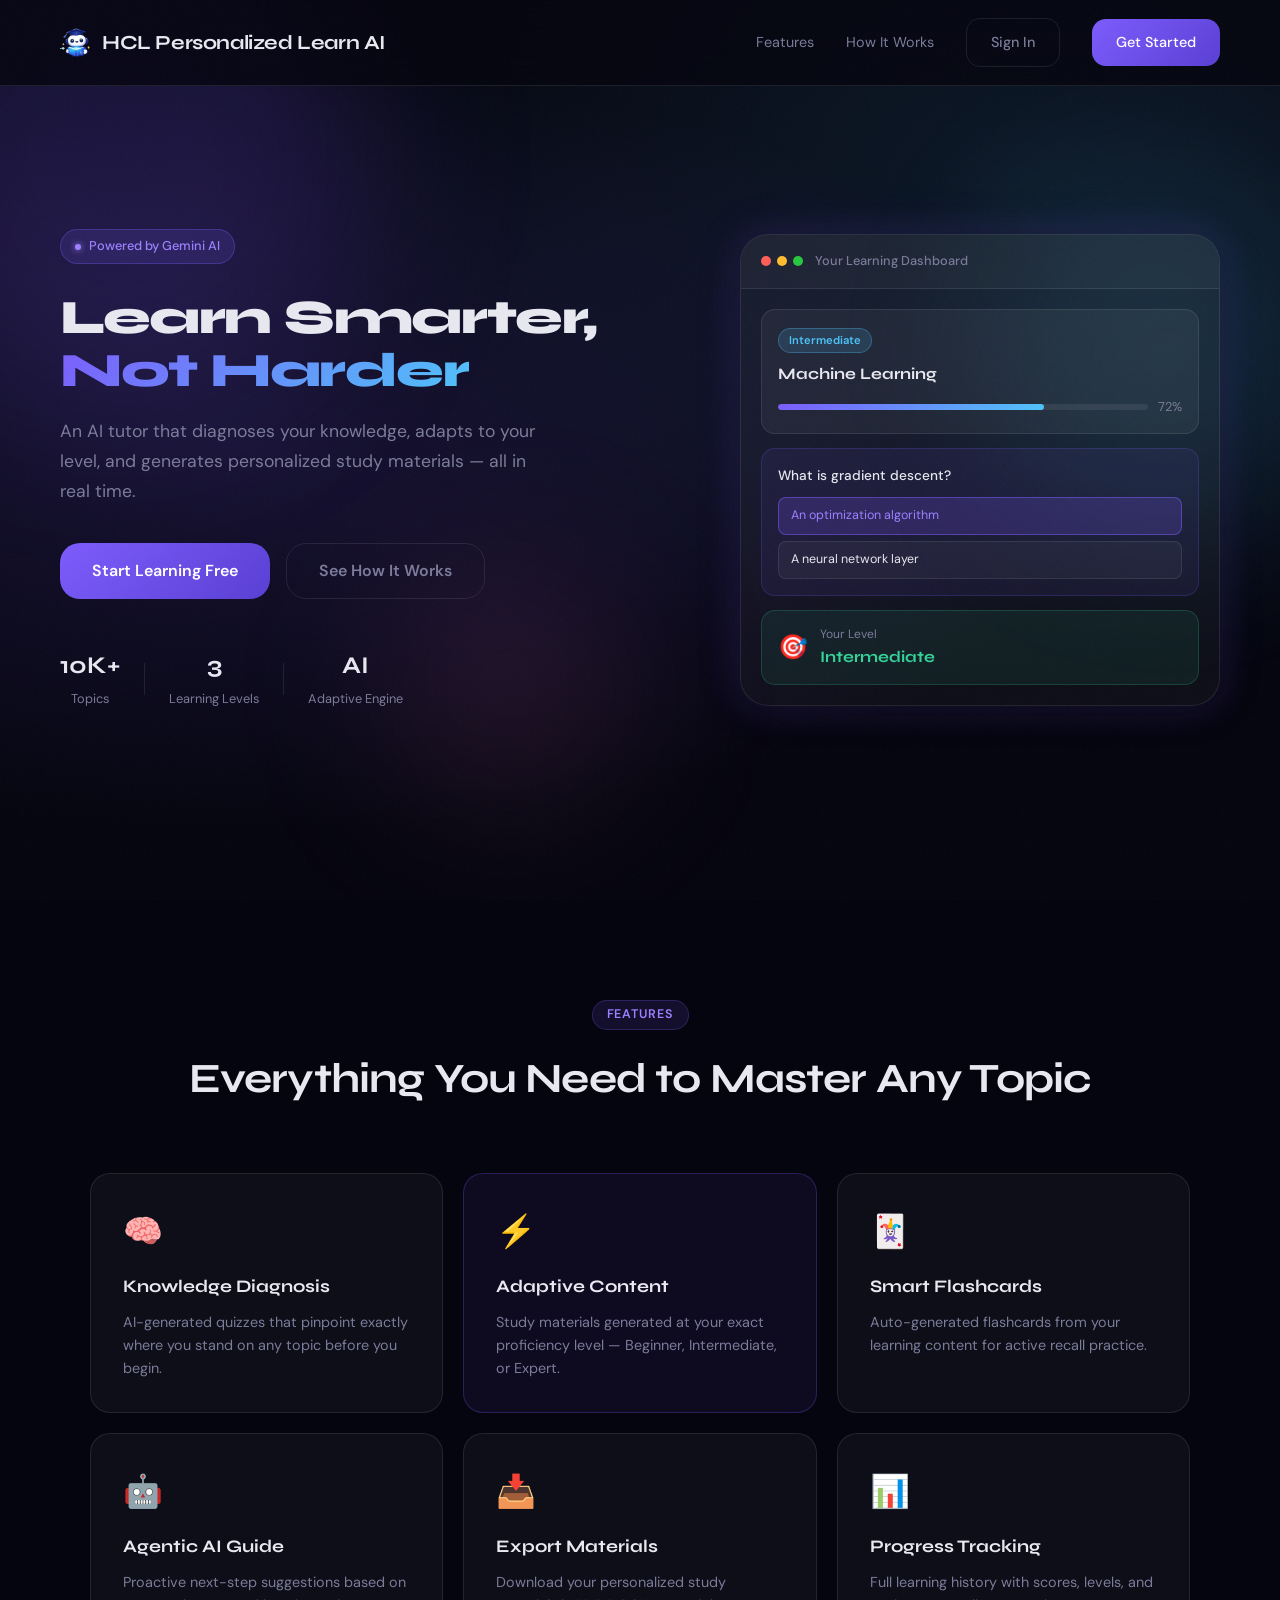
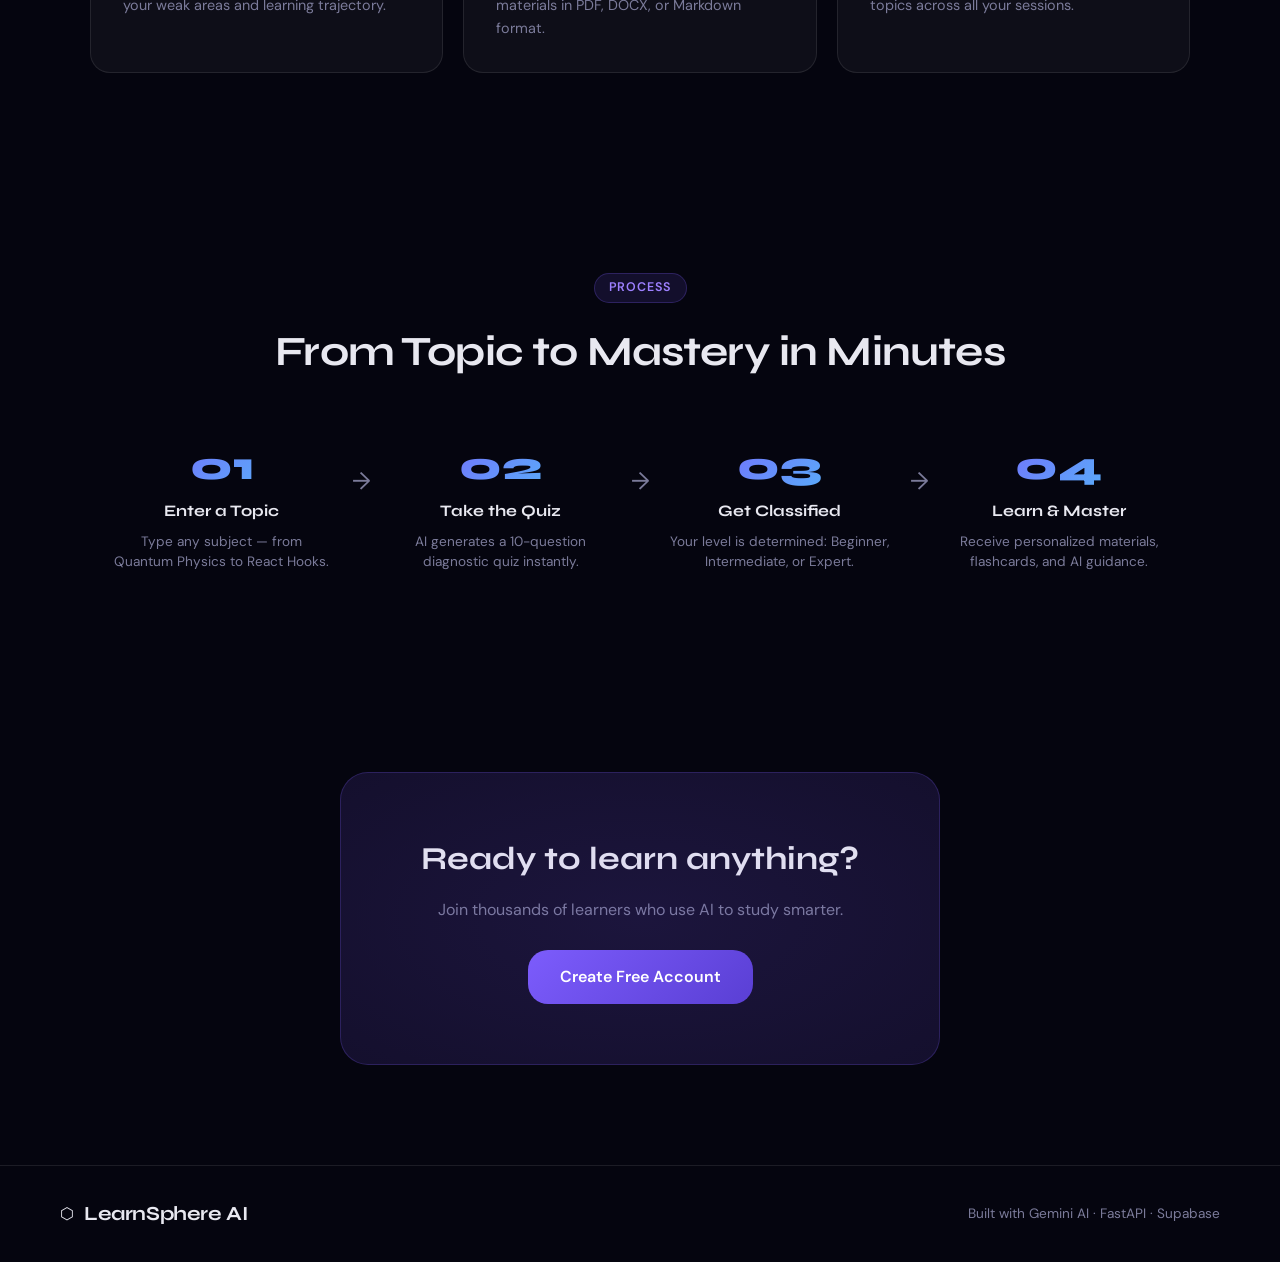
==== commit b8e1da20: "fix: frontend pages" ====
--- a/frontend/index.html
+++ b/frontend/index.html
@@ -3,329 +3,194 @@
 <head>
   <meta charset="UTF-8" />
   <meta name="viewport" content="width=device-width, initial-scale=1.0" />
-  <link rel="icon" type="image/svg+xml" href="assests/logonobg.png">
-  <title>AdaptLearn AI — Personalized Learning AI Assistant</title>
-  <meta name="description" content="Empower your studies with AI-driven, customized learning experiences. Study guides, quizzes, flashcards and more." />
+  <link rel="icon" type="image/x-icon" href="assests/nobgrobo.png" />
+  <title>HCL Personalized Learning Assistant</title>
+  <link rel="preconnect" href="https://fonts.googleapis.com" />
+  <link rel="preconnect" href="https://fonts.gstatic.com" crossorigin />
+  <link href="https://fonts.googleapis.com/css2?family=Syne:wght@400;600;700;800&family=DM+Sans:ital,wght@0,300;0,400;0,500;1,300&display=swap" rel="stylesheet" />
   <link rel="stylesheet" href="css/style.css" />
-  <link rel="stylesheet" href="css/index.css" />
 </head>
 <body>
+  <div class="noise-overlay"></div>
 
-<!-- ── Navbar ──────────────────────────────────────────────── -->
-<nav class="navbar" id="navbar">
-  <div class="container navbar__inner">
-    <a href="index.html" class="navbar__logo">
-      <div class="navbar__logo-icon"> <img src="assests/logonobg.png" alt="AdaptLearnAI Logo" /></div>
-      AdaptLearn<span>AI</span>
-    </a>
+  <nav class="navbar">
+    <div class="nav-logo">
+      <!-- <span class="logo-icon">⬡</span> -->
+      <img src="assests/nobgrobo.png" alt="LearnSphere AI Logo" class="logo-img" />
+      <span class="logo-text">HCL Personalized Learn AI</span>
+    </div>
+    <div class="nav-links">
+      <a href="#features">Features</a>
+      <a href="#how-it-works">How It Works</a>
+      <a href="login.html" class="btn-ghost">Sign In</a>
+      <a href="register.html" class="btn-primary" style="color:#fff">Get Started</a>
+    </div>
+  </nav>
 
-    <ul class="navbar__links">
-      <li><a href="#hero" class="active">Home</a></li>
-      <li><a href="#features">Features</a></li>
-      <li><a href="#how-it-works">How It Works</a></li>
-      <li><a href="#cta">About</a></li>
-    </ul>
-
-    <div class="navbar__actions">
-      <a href="login.html" class="btn btn-outline btn-sm">Login</a>
-      <a href="register.html" class="btn btn-primary btn-sm">Sign Up</a>
+  <section class="hero">
+    <div class="hero-bg">
+      <div class="orb orb-1"></div>
+      <div class="orb orb-2"></div>
+      <div class="orb orb-3"></div>
     </div>
-
-    <div class="hamburger" id="hamburger" aria-label="Menu">
-      <span></span><span></span><span></span>
+    <div class="hero-content">
+      <div class="hero-badge">
+        <span class="badge-dot"></span>
+        Powered by Gemini AI
+      </div>
+      <h1 class="hero-title">
+        Learn Smarter,<br />
+        <span class="gradient-text">Not Harder</span>
+      </h1>
+      <p class="hero-desc">
+        An AI tutor that diagnoses your knowledge, adapts to your level,
+        and generates personalized study materials — all in real time.
+      </p>
+      <div class="hero-cta">
+        <a href="register.html" class="btn-primary btn-lg">Start Learning Free</a>
+        <a href="#how-it-works" class="btn-ghost btn-lg">See How It Works</a>
+      </div>
+      <div class="hero-stats">
+        <div class="stat"><span class="stat-num">10K+</span><span class="stat-label">Topics</span></div>
+        <div class="stat-divider"></div>
+        <div class="stat"><span class="stat-num">3</span><span class="stat-label">Learning Levels</span></div>
+        <div class="stat-divider"></div>
+        <div class="stat"><span class="stat-num">AI</span><span class="stat-label">Adaptive Engine</span></div>
+      </div>
     </div>
-  </div>
-</nav>
-
-<!-- ── Hero ────────────────────────────────────────────────── -->
-<section class="hero" id="hero">
-  <div class="hero__bg"></div>
-  <div class="hero__orb hero__orb--1"></div>
-  <div class="hero__orb hero__orb--2"></div>
-  <div class="hero__orb hero__orb--3"></div>
-
-  <div class="container">
-    <div class="hero__content">
-      <!-- Text -->
-      <div class="hero__text">
-        <div class="hero__eyebrow">
-          <span class="hero__eyebrow-dot"></span>
-          AI-Powered Education Platform
+    <div class="hero-visual">
+      <div class="dashboard-preview">
+        <div class="preview-header">
+          <div class="preview-dots">
+            <span></span><span></span><span></span>
+          </div>
+          <span class="preview-title">Your Learning Dashboard</span>
         </div>
-
-        <h1 class="hero__title">
-          Your Personalized<br/>
-          <em>Learning AI</em><br/>
-          Assistant
-        </h1>
-
-        <p class="hero__subtitle">
-          Empower your studies with AI-driven, customized learning experiences.
-          Generate study guides, quizzes, flashcards and get personalized
-          recommendations — all in one place.
-        </p>
-
-        <div class="hero__actions">
-          <a href="register.html" class="btn btn-primary btn-lg">
-            🚀 Get Started Free
-          </a>
-          <a href="#features" class="btn btn-outline btn-lg">
-            Learn More ↓
-          </a>
-        </div>
-
-        <div class="hero__stats">
-          <div>
-            <div class="hero__stat-num">50K<span>+</span></div>
-            <div class="hero__stat-label">Active Students</div>
-          </div>
-          <div>
-            <div class="hero__stat-num">2M<span>+</span></div>
-            <div class="hero__stat-label">Quizzes Generated</div>
-          </div>
-          <div>
-            <div class="hero__stat-num">98<span>%</span></div>
-            <div class="hero__stat-label">Satisfaction Rate</div>
-          </div>
-        </div>
-      </div>
-
-      <!-- Visual -->
-      <div class="hero__visual">
-        <div class="hero__badge hero__badge--tl">
-          <div class="hero__badge-icon" style="background:rgba(52,213,200,0.2)">✅</div>
-          <div>
-            <strong style="font-family:var(--font-display);font-size:0.85rem">Quiz Completed</strong>
-            <div style="font-size:0.72rem;color:var(--teal-400)">Score: 94%</div>
-          </div>
-        </div>
-
-        <div class="hero__image-wrap">
-          <img src="https://placehold.co/600x380/0f1135/7b82ff?text=LearnAI+Platform&font=montserrat" alt="LearnAI Platform" />
-          <div style="position:absolute;inset:0;background:linear-gradient(135deg,rgba(91,99,245,0.1),rgba(139,92,246,0.05));display:flex;align-items:center;justify-content:center;">
-            <div style="text-align:center;padding:32px;">
-              <div style="font-size:5rem;margin-bottom:16px">🤖</div>
-              <div style="font-family:var(--font-display);font-size:1.1rem;font-weight:700;color:var(--text-primary)">AI Learning Assistant</div>
-              <div style="font-size:0.85rem;color:var(--text-secondary);margin-top:6px">Ready to help you learn smarter</div>
-              <div style="margin-top:20px;display:flex;gap:10px;justify-content:center;flex-wrap:wrap">
-                <span class="badge badge-beginner">Study Guides</span>
-                <span class="badge badge-medium">Smart Quizzes</span>
-                <span class="badge badge-advanced">Flashcards</span>
-              </div>
+        <div class="preview-body">
+          <div class="preview-topic-card">
+            <div class="preview-badge">Intermediate</div>
+            <div class="preview-topic-name">Machine Learning</div>
+            <div class="preview-progress">
+              <div class="progress-bar"><div class="progress-fill" style="width:72%"></div></div>
+              <span>72%</span>
             </div>
           </div>
-        </div>
-
-        <div class="hero__badge hero__badge--br">
-          <div class="hero__badge-icon" style="background:rgba(245,166,35,0.2)">📈</div>
-          <div>
-            <strong style="font-family:var(--font-display);font-size:0.85rem">Progress</strong>
-            <div style="font-size:0.72rem;color:var(--gold-400)">+28% this week</div>
+          <div class="preview-quiz-card">
+            <div class="preview-q">What is gradient descent?</div>
+            <div class="preview-options">
+              <div class="preview-opt active">An optimization algorithm</div>
+              <div class="preview-opt">A neural network layer</div>
+            </div>
+          </div>
+          <div class="preview-level-card">
+            <div class="level-emoji">🎯</div>
+            <div class="level-info">
+              <div class="level-label">Your Level</div>
+              <div class="level-value">Intermediate</div>
+            </div>
           </div>
         </div>
       </div>
     </div>
-  </div>
-</section>
+  </section>
 
-<!-- ── Feature Strip ────────────────────────────────────────── -->
-<div class="features-strip">
-  <div class="container">
-    <div class="features-strip__inner">
-      <div class="features-strip__item">
-        <div class="features-strip__icon">📖</div>
-        AI-Powered Study Guides
+  <section class="features" id="features">
+    <div class="section-header">
+      <div class="section-label">Features</div>
+      <h2>Everything You Need to Master Any Topic</h2>
+    </div>
+    <div class="features-grid">
+      <div class="feature-card">
+        <div class="feature-icon">🧠</div>
+        <h3>Knowledge Diagnosis</h3>
+        <p>AI-generated quizzes that pinpoint exactly where you stand on any topic before you begin.</p>
       </div>
-      <div class="features-strip__item">
-        <div class="features-strip__icon">🎯</div>
-        Smart Quiz Generation
+      <div class="feature-card feature-card--highlight">
+        <div class="feature-icon">⚡</div>
+        <h3>Adaptive Content</h3>
+        <p>Study materials generated at your exact proficiency level — Beginner, Intermediate, or Expert.</p>
       </div>
-      <div class="features-strip__item">
-        <div class="features-strip__icon">🃏</div>
-        Dynamic Flashcards
+      <div class="feature-card">
+        <div class="feature-icon">🃏</div>
+        <h3>Smart Flashcards</h3>
+        <p>Auto-generated flashcards from your learning content for active recall practice.</p>
       </div>
-      <div class="features-strip__item">
-        <div class="features-strip__icon">💡</div>
-        Personalized Recommendations
+      <div class="feature-card">
+        <div class="feature-icon">🤖</div>
+        <h3>Agentic AI Guide</h3>
+        <p>Proactive next-step suggestions based on your weak areas and learning trajectory.</p>
       </div>
-      <div class="features-strip__item">
-        <div class="features-strip__icon">📊</div>
-        Track Your Progress
+      <div class="feature-card">
+        <div class="feature-icon">📥</div>
+        <h3>Export Materials</h3>
+        <p>Download your personalized study materials in PDF, DOCX, or Markdown format.</p>
+      </div>
+      <div class="feature-card">
+        <div class="feature-icon">📊</div>
+        <h3>Progress Tracking</h3>
+        <p>Full learning history with scores, levels, and topics across all your sessions.</p>
       </div>
     </div>
-  </div>
-</div>
+  </section>
 
-<!-- ── Features ─────────────────────────────────────────────── -->
-<section class="features" id="features">
-  <div class="container">
-    <div class="section-header" data-animate>
-      <div class="section-tag">✦ Features</div>
-      <h2 class="section-title">Everything You Need to<br/>Study Smarter</h2>
-      <p class="section-subtitle">Our AI-powered platform adapts to your learning style, pace, and goals.</p>
+  <section class="how-it-works" id="how-it-works">
+    <div class="section-header">
+      <div class="section-label">Process</div>
+      <h2>From Topic to Mastery in Minutes</h2>
     </div>
-
-    <div class="features__grid">
-      <div class="feature-card" data-animate data-delay="0s">
-        <div class="feature-card__icon" style="background:rgba(91,99,245,0.15);color:var(--indigo-400)">📚</div>
-        <h3 class="feature-card__title">AI Study Guides</h3>
-        <p class="feature-card__desc">Generate comprehensive, personalized study materials from any topic. Our AI creates summaries, key concepts, and detailed notes tailored to your level.</p>
-        <div class="feature-card__arrow">→</div>
+    <div class="steps">
+      <div class="step">
+        <div class="step-num">01</div>
+        <div class="step-content">
+          <h3>Enter a Topic</h3>
+          <p>Type any subject — from Quantum Physics to React Hooks.</p>
+        </div>
       </div>
-
-      <div class="feature-card" data-animate data-delay="0.1s">
-        <div class="feature-card__icon" style="background:rgba(52,213,200,0.15);color:var(--teal-400)">🎯</div>
-        <h3 class="feature-card__title">Smart Quiz Generator</h3>
-        <p class="feature-card__desc">Auto-generate quizzes at Beginner, Medium, or Advanced difficulty. Track your scores and identify weak areas instantly with AI feedback.</p>
-        <div class="feature-card__arrow">→</div>
+      <div class="step-arrow">→</div>
+      <div class="step">
+        <div class="step-num">02</div>
+        <div class="step-content">
+          <h3>Take the Quiz</h3>
+          <p>AI generates a 10-question diagnostic quiz instantly.</p>
+        </div>
       </div>
-
-      <div class="feature-card" data-animate data-delay="0.2s">
-        <div class="feature-card__icon" style="background:rgba(245,166,35,0.15);color:var(--gold-400)">🃏</div>
-        <h3 class="feature-card__title">Dynamic Flashcards</h3>
-        <p class="feature-card__desc">Create interactive flashcard decks for any subject. Spaced repetition algorithms ensure you review cards at exactly the right moment.</p>
-        <div class="feature-card__arrow">→</div>
+      <div class="step-arrow">→</div>
+      <div class="step">
+        <div class="step-num">03</div>
+        <div class="step-content">
+          <h3>Get Classified</h3>
+          <p>Your level is determined: Beginner, Intermediate, or Expert.</p>
+        </div>
       </div>
-
-      <div class="feature-card" data-animate data-delay="0.3s">
-        <div class="feature-card__icon" style="background:rgba(139,92,246,0.15);color:var(--violet-400)">💡</div>
-        <h3 class="feature-card__title">Personalized Recommendations</h3>
-        <p class="feature-card__desc">Our AI analyzes your study patterns and quiz results to suggest topics you should focus on next, maximizing your learning efficiency.</p>
-        <div class="feature-card__arrow">→</div>
-      </div>
-
-      <div class="feature-card" data-animate data-delay="0.4s">
-        <div class="feature-card__icon" style="background:rgba(251,113,133,0.15);color:var(--rose-400)">📊</div>
-        <h3 class="feature-card__title">Progress Analytics</h3>
-        <p class="feature-card__desc">Visual dashboards show your learning journey. Monitor quiz scores, study streaks, time spent, and mastery levels across all subjects.</p>
-        <div class="feature-card__arrow">→</div>
-      </div>
-
-      <div class="feature-card" data-animate data-delay="0.5s">
-        <div class="feature-card__icon" style="background:rgba(91,99,245,0.15);color:var(--indigo-400)">🤖</div>
-        <h3 class="feature-card__title">AI Chat Assistant</h3>
-        <p class="feature-card__desc">Ask anything, anytime. Your 24/7 AI tutor can explain concepts, answer questions, and guide you through complex topics in any subject.</p>
-        <div class="feature-card__arrow">→</div>
+      <div class="step-arrow">→</div>
+      <div class="step">
+        <div class="step-num">04</div>
+        <div class="step-content">
+          <h3>Learn & Master</h3>
+          <p>Receive personalized materials, flashcards, and AI guidance.</p>
+        </div>
       </div>
     </div>
-  </div>
-</section>
+  </section>
 
-<!-- ── How It Works ─────────────────────────────────────────── -->
-<section class="how-it-works" id="how-it-works">
-  <div class="container">
-    <div class="section-header" data-animate>
-      <div class="section-tag">✦ Process</div>
-      <h2 class="section-title">How LearnAI Works</h2>
-      <p class="section-subtitle">Start learning smarter in just three simple steps.</p>
+  <section class="cta-section">
+    <div class="cta-inner">
+      <h2>Ready to learn anything?</h2>
+      <p>Join thousands of learners who use AI to study smarter.</p>
+      <a href="register.html" class="btn-primary btn-lg">Create Free Account</a>
     </div>
+  </section>
 
-    <div class="steps-grid">
-      <div class="step glass-card" data-animate data-delay="0s">
-        <div class="step__num">1</div>
-        <h3 class="step__title">Create Your Account</h3>
-        <p class="step__desc">Sign up for free and tell us about your learning goals, subjects, and current level.</p>
+  <footer class="footer">
+    <div class="footer-inner">
+      <div class="nav-logo">
+        <span class="logo-icon">⬡</span>
+        <span class="logo-text">LearnSphere AI</span>
       </div>
-      <div class="step glass-card" data-animate data-delay="0.15s">
-        <div class="step__num">2</div>
-        <h3 class="step__title">Choose a Topic</h3>
-        <p class="step__desc">Enter any subject or topic and select your preferred difficulty level and format.</p>
-      </div>
-      <div class="step glass-card" data-animate data-delay="0.3s">
-        <div class="step__num">3</div>
-        <h3 class="step__title">AI Generates Content</h3>
-        <p class="step__desc">Get personalized study materials, quizzes, and flashcards generated instantly by AI.</p>
-      </div>
-      <div class="step glass-card" data-animate data-delay="0.45s">
-        <div class="step__num">4</div>
-        <h3 class="step__title">Track & Improve</h3>
-        <p class="step__desc">Monitor your progress, identify weak areas, and receive recommendations to continuously improve.</p>
-      </div>
+      <p>Built with Gemini AI · FastAPI · Supabase</p>
     </div>
-  </div>
-</section>
+  </footer>
 
-<!-- ── CTA ──────────────────────────────────────────────────── -->
-<section class="cta-section" id="cta">
-  <div class="container">
-    <div class="cta-card" data-animate>
-      <div class="section-tag">✦ Get Started</div>
-      <h2 class="cta-title">Ready to Transform<br/>Your Learning?</h2>
-      <p class="cta-subtitle">Join over 50,000 students who are already studying smarter with LearnAI. Start your free journey today.</p>
-      <div class="cta-actions">
-        <a href="register.html" class="btn btn-primary btn-lg">🚀 Start for Free</a>
-        <a href="login.html" class="btn btn-outline btn-lg">Sign In →</a>
-      </div>
-    </div>
-  </div>
-</section>
-
-<!-- ── Footer ───────────────────────────────────────────────── -->
-<footer class="footer">
-  <div class="container">
-    <div class="footer__inner">
-      <div class="footer__copy">© 2025 LearnAI. Built to empower students everywhere.</div>
-      <div class="footer__links">
-        <a href="#">Privacy</a>
-        <a href="#">Terms</a>
-        <a href="#">Contact</a>
-        <a href="#">Blog</a>
-      </div>
-    </div>
-  </div>
-</footer>
-
-<!-- ── Toast ────────────────────────────────────────────────── -->
-<div id="toast-container"></div>
-
-<script type="module">
-  import { observeFadeIn } from './js/utils.js';
-  import { isLoggedIn } from './js/auth.js';
-
-  // Redirect if logged in
-  if (isLoggedIn()) {
-    const loginLink = document.querySelector('a[href="login.html"]');
-    const signupLink = document.querySelector('a[href="register.html"]');
-    if (loginLink) loginLink.href = 'dashboard.html';
-    if (signupLink) { signupLink.textContent = 'Dashboard →'; signupLink.href = 'dashboard.html'; }
-  }
-
-  // Navbar scroll effect
-  const navbar = document.getElementById('navbar');
-  window.addEventListener('scroll', () => {
-    navbar.classList.toggle('scrolled', window.scrollY > 40);
-  });
-
-  // Smooth scroll for anchor links
-  document.querySelectorAll('a[href^="#"]').forEach(a => {
-    a.addEventListener('click', e => {
-      const target = document.querySelector(a.getAttribute('href'));
-      if (target) { e.preventDefault(); target.scrollIntoView({ behavior: 'smooth' }); }
-    });
-  });
-
-  // Hamburger menu
-  const hamburger = document.getElementById('hamburger');
-  hamburger?.addEventListener('click', () => {
-    navbar.classList.toggle('nav-open');
-  });
-
-  // Fade-in animations
-  observeFadeIn('[data-animate]');
-
-  // Active nav link on scroll
-  const sections = document.querySelectorAll('section[id]');
-  const navLinks = document.querySelectorAll('.navbar__links a');
-  const io = new IntersectionObserver(entries => {
-    entries.forEach(e => {
-      if (e.isIntersecting) {
-        navLinks.forEach(l => l.classList.remove('active'));
-        const link = document.querySelector(`.navbar__links a[href="#${e.target.id}"]`);
-        link?.classList.add('active');
-      }
-    });
-  }, { threshold: 0.5 });
-  sections.forEach(s => io.observe(s));
-</script>
+  <script src="js/utils.js"></script>
 </body>
 </html>
--- a/frontend/css/style.css
+++ b/frontend/css/style.css
@@ -1,279 +1,588 @@
-/* ============================================================
-   LearnAI — Design System
-   Theme: Deep Space Indigo × Cosmic Gold
-   ============================================================ */
-
-@import url('https://fonts.googleapis.com/css2?family=Syne:wght@400;600;700;800&family=DM+Sans:ital,wght@0,300;0,400;0,500;1,300&display=swap');
-
-/* ── Variables ─────────────────────────────────────────────── */
+/* ═══════════════════════════════════════════════════════
+   style.css — Landing page styles
+   LearnAI — Personalized Learning Assistant
+═══════════════════════════════════════════════════════ */
+
 :root {
-  --bg-deep:       #0a0b1a;
-  --bg-mid:        #0f1135;
-  --bg-panel:      #131640;
-  --bg-card:       #1a1f55;
-  --bg-glass:      rgba(26, 31, 85, 0.55);
-  --border-subtle: rgba(120, 130, 255, 0.18);
-  --border-glow:   rgba(120, 130, 255, 0.45);
-
-  --indigo-500:    #5b63f5;
-  --indigo-400:    #7b82ff;
-  --indigo-300:    #a0a5ff;
-  --violet-500:    #8b5cf6;
-  --violet-400:    #a78bfa;
-  --gold-500:      #f5a623;
-  --gold-400:      #fbbf60;
-  --teal-400:      #34d5c8;
-  --rose-400:      #fb7185;
-
-  --text-primary:  #eef0ff;
-  --text-secondary:#9ba3d4;
-  --text-muted:    #5a6290;
-
-  --gradient-hero: linear-gradient(135deg, #0a0b1a 0%, #0f1135 40%, #1a0a38 100%);
-  --gradient-card: linear-gradient(145deg, rgba(91,99,245,0.15) 0%, rgba(139,92,246,0.08) 100%);
-  --gradient-cta:  linear-gradient(135deg, #5b63f5 0%, #8b5cf6 100%);
-  --gradient-gold: linear-gradient(135deg, #f5a623 0%, #fbbf60 100%);
-  --gradient-teal: linear-gradient(135deg, #0cb5ad 0%, #34d5c8 100%);
-
-  --shadow-glow:   0 0 40px rgba(91, 99, 245, 0.3);
-  --shadow-card:   0 8px 32px rgba(0, 0, 0, 0.4);
-  --shadow-hover:  0 16px 48px rgba(91, 99, 245, 0.25);
-
-  --radius-sm:  8px;
-  --radius-md:  14px;
-  --radius-lg:  20px;
-  --radius-xl:  28px;
-  --radius-pill:999px;
+  --color-bg: #05050f;
+  --color-surface: rgba(255, 255, 255, 0.04);
+  --color-surface-hover: rgba(255, 255, 255, 0.08);
+  --color-border: rgba(255, 255, 255, 0.09);
+  --color-text: #e8e8f0;
+  --color-text-muted: #7b7b9a;
+  --color-primary: #7c5cfc;
+  --color-primary-light: #9d80ff;
+  --color-accent: #4fc4f9;
+  --color-accent-2: #f472b6;
+  --color-success: #34d399;
+  --color-warning: #fbbf24;
+  --color-error: #f87171;
+
+  --gradient-primary: linear-gradient(135deg, #7c5cfc, #4fc4f9);
+  --gradient-bg: radial-gradient(ellipse at 20% 50%, rgba(124, 92, 252, 0.15) 0%, transparent 60%),
+                 radial-gradient(ellipse at 80% 20%, rgba(79, 196, 249, 0.1) 0%, transparent 50%);
+
+  --radius-sm: 8px;
+  --radius-md: 14px;
+  --radius-lg: 20px;
+  --radius-xl: 28px;
 
   --font-display: 'Syne', sans-serif;
-  --font-body:    'DM Sans', sans-serif;
-
-  --transition: 0.28s cubic-bezier(0.4, 0, 0.2, 1);
-}
-
-/* ── Reset & Base ───────────────────────────────────────────── */
+  --font-body: 'DM Sans', sans-serif;
+
+  --shadow-glow: 0 0 40px rgba(124, 92, 252, 0.25);
+  --shadow-card: 0 4px 32px rgba(0, 0, 0, 0.4);
+  --shadow-sm: 0 2px 12px rgba(0, 0, 0, 0.3);
+
+  --transition: 0.2s cubic-bezier(0.4, 0, 0.2, 1);
+  --transition-slow: 0.4s cubic-bezier(0.4, 0, 0.2, 1);
+}
+
 *, *::before, *::after { box-sizing: border-box; margin: 0; padding: 0; }
 
-html { scroll-behavior: smooth; font-size: 16px; }
+html { scroll-behavior: smooth; }
 
 body {
   font-family: var(--font-body);
-  background: var(--bg-deep);
-  color: var(--text-primary);
+  background: var(--color-bg);
+  color: var(--color-text);
   line-height: 1.6;
-  min-height: 100vh;
   overflow-x: hidden;
-}
-
-/* Starfield bg */
-body::before {
-  content: '';
+  background-image: var(--gradient-bg);
+  background-attachment: fixed;
+}
+
+/* Noise texture overlay */
+.noise-overlay {
   position: fixed;
   inset: 0;
-  background-image:
-    radial-gradient(1px 1px at 10% 15%, rgba(255,255,255,0.6) 0%, transparent 100%),
-    radial-gradient(1px 1px at 80% 25%, rgba(255,255,255,0.4) 0%, transparent 100%),
-    radial-gradient(1.5px 1.5px at 45% 60%, rgba(255,255,255,0.5) 0%, transparent 100%),
-    radial-gradient(1px 1px at 65% 10%, rgba(255,255,255,0.3) 0%, transparent 100%),
-    radial-gradient(2px 2px at 25% 80%, rgba(255,255,255,0.2) 0%, transparent 100%),
-    radial-gradient(1px 1px at 90% 70%, rgba(255,255,255,0.5) 0%, transparent 100%),
-    radial-gradient(1px 1px at 5% 45%, rgba(255,255,255,0.3) 0%, transparent 100%),
-    radial-gradient(1.5px 1.5px at 55% 35%, rgba(160,165,255,0.4) 0%, transparent 100%),
-    radial-gradient(1px 1px at 35% 90%, rgba(255,255,255,0.2) 0%, transparent 100%),
-    radial-gradient(2px 2px at 70% 50%, rgba(160,165,255,0.3) 0%, transparent 100%);
   pointer-events: none;
-  z-index: 0;
-}
-
-a { text-decoration: none; color: inherit; }
-img { display: block; max-width: 100%; }
-button { cursor: pointer; font-family: var(--font-body); border: none; outline: none; }
-input, textarea { font-family: var(--font-body); outline: none; border: none; }
-ul { list-style: none; }
-
-/* ── Typography ─────────────────────────────────────────────── */
-h1,h2,h3,h4,h5 { font-family: var(--font-display); font-weight: 700; line-height: 1.15; }
-
-/* ── Scrollbar ──────────────────────────────────────────────── */
-::-webkit-scrollbar { width: 6px; }
-::-webkit-scrollbar-track { background: var(--bg-mid); }
-::-webkit-scrollbar-thumb { background: var(--bg-card); border-radius: 999px; }
-
-/* ── Utility Classes ────────────────────────────────────────── */
-.container { width: 100%; max-width: 1200px; margin: 0 auto; padding: 0 24px; }
-.flex { display: flex; }
-.flex-center { display: flex; align-items: center; justify-content: center; }
-.gap-sm { gap: 8px; }
-.gap-md { gap: 16px; }
-.gap-lg { gap: 24px; }
-
-/* ── Buttons ─────────────────────────────────────────────────── */
-.btn {
+  z-index: 1000;
+  opacity: 0.025;
+  background-image: url("data:image/svg+xml,%3Csvg viewBox='0 0 256 256' xmlns='http://www.w3.org/2000/svg'%3E%3Cfilter id='noise'%3E%3CfeTurbulence type='fractalNoise' baseFrequency='0.9' numOctaves='4' stitchTiles='stitch'/%3E%3C/filter%3E%3Crect width='100%25' height='100%25' filter='url(%23noise)'/%3E%3C/svg%3E");
+  background-repeat: repeat;
+  background-size: 200px;
+}
+
+/* ── Buttons ── */
+.btn-primary {
   display: inline-flex;
   align-items: center;
   gap: 8px;
-  padding: 11px 24px;
-  border-radius: var(--radius-pill);
-  font-family: var(--font-display);
-  font-weight: 600;
-  font-size: 0.9rem;
-  letter-spacing: 0.02em;
+  padding: 12px 24px;
+  background: linear-gradient(135deg, var(--color-primary), #5a3fd4);
+  color: #fff;
+  border: none;
+  border-radius: var(--radius-md);
+  font-family: var(--font-body);
+  font-size: 0.95rem;
+  font-weight: 500;
+  cursor: pointer;
+  text-decoration: none;
   transition: var(--transition);
   position: relative;
   overflow: hidden;
 }
 
-.btn::after {
+.btn-primary::before {
   content: '';
   position: absolute;
   inset: 0;
-  background: rgba(255,255,255,0);
+  background: linear-gradient(135deg, rgba(255,255,255,0.1), transparent);
+  opacity: 0;
   transition: var(--transition);
 }
-.btn:hover::after { background: rgba(255,255,255,0.08); }
-
-.btn-primary {
-  background: var(--gradient-cta);
-  color: #fff;
-  box-shadow: 0 4px 20px rgba(91,99,245,0.4);
-}
-.btn-primary:hover {
-  transform: translateY(-2px);
-  box-shadow: 0 8px 30px rgba(91,99,245,0.55);
-}
-
-.btn-outline {
+
+.btn-primary:hover { transform: translateY(-1px); box-shadow: 0 8px 30px rgba(124, 92, 252, 0.45); }
+.btn-primary:hover::before { opacity: 1; }
+.btn-primary:active { transform: translateY(0); }
+
+.btn-primary.btn-lg { padding: 14px 32px; font-size: 1rem; font-weight: 600; border-radius: var(--radius-lg); }
+
+.btn-ghost {
+  display: inline-flex;
+  align-items: center;
+  gap: 8px;
+  padding: 12px 24px;
   background: transparent;
-  color: var(--text-primary);
-  border: 1.5px solid var(--border-glow);
-  backdrop-filter: blur(8px);
-}
-.btn-outline:hover {
-  border-color: var(--indigo-400);
-  background: rgba(91,99,245,0.1);
-  transform: translateY(-2px);
-}
-
-.btn-gold {
-  background: var(--gradient-gold);
-  color: #1a1000;
+  color: var(--color-text-muted);
+  border: 1px solid var(--color-border);
+  border-radius: var(--radius-md);
+  font-family: var(--font-body);
+  font-size: 0.95rem;
+  font-weight: 500;
+  cursor: pointer;
+  text-decoration: none;
+  transition: var(--transition);
+}
+
+.btn-ghost:hover { color: var(--color-text); background: var(--color-surface); border-color: rgba(255,255,255,0.2); }
+.btn-ghost.btn-lg { padding: 14px 32px; font-size: 1rem; font-weight: 600; border-radius: var(--radius-lg); }
+
+/* ── Navbar ── */
+.navbar {
+  position: fixed;
+  top: 0; left: 0; right: 0;
+  z-index: 100;
+  display: flex;
+  align-items: center;
+  justify-content: space-between;
+  padding: 18px 60px;
+  background: rgba(5, 5, 15, 0.8);
+  backdrop-filter: blur(20px);
+  border-bottom: 1px solid var(--color-border);
+}
+
+.nav-logo {
+  display: flex;
+  align-items: center;
+  gap: 10px;
+  text-decoration: none;
+  color: var(--color-text);
+}
+
+/* .logo-icon {
+  font-size: 2.4rem;
+  background: var(--gradient-primary);
+  -webkit-background-clip: text;
+  -webkit-text-fill-color: transparent;
+  background-clip: text;
+} */
+
+.logo-img {
+  width: 32px;
+  height: 32px;
+  object-fit: contain;
+}
+
+.logo-text {
+  font-family: var(--font-display);
+  font-size: 1.25rem;
   font-weight: 700;
-  box-shadow: 0 4px 20px rgba(245,166,35,0.35);
-}
-.btn-gold:hover {
-  transform: translateY(-2px);
-  box-shadow: 0 8px 28px rgba(245,166,35,0.5);
-}
-
-.btn-ghost {
-  background: rgba(91,99,245,0.12);
-  color: var(--indigo-300);
-  border: 1px solid var(--border-subtle);
-}
-.btn-ghost:hover {
-  background: rgba(91,99,245,0.22);
-  color: var(--indigo-400);
-}
-
-.btn-sm { padding: 7px 16px; font-size: 0.82rem; }
-.btn-lg { padding: 15px 36px; font-size: 1rem; }
-
-/* ── Difficulty Badges ──────────────────────────────────────── */
-.badge {
+  letter-spacing: -0.02em;
+}
+
+.nav-links {
+  display: flex;
+  align-items: center;
+  gap: 32px;
+}
+
+.nav-links a {
+  color: var(--color-text-muted);
+  text-decoration: none;
+  font-size: 0.9rem;
+  transition: var(--transition);
+}
+
+.nav-links a:hover { color: var(--color-text); }
+
+/* ── Orbs ── */
+.orb {
+  position: absolute;
+  border-radius: 50%;
+  filter: blur(80px);
+  pointer-events: none;
+  animation: orbFloat 8s ease-in-out infinite;
+}
+
+.orb-1 { width: 500px; height: 500px; background: rgba(124, 92, 252, 0.18); top: -10%; left: -10%; animation-delay: 0s; }
+.orb-2 { width: 350px; height: 350px; background: rgba(79, 196, 249, 0.12); top: 20%; right: -5%; animation-delay: 2s; }
+.orb-3 { width: 250px; height: 250px; background: rgba(244, 114, 182, 0.1); bottom: 10%; left: 30%; animation-delay: 4s; }
+
+@keyframes orbFloat {
+  0%, 100% { transform: translate(0, 0) scale(1); }
+  33% { transform: translate(20px, -20px) scale(1.05); }
+  66% { transform: translate(-10px, 15px) scale(0.98); }
+}
+
+/* ── Hero ── */
+.hero {
+  min-height: 100vh;
+  display: flex;
+  align-items: center;
+  justify-content: space-between;
+  gap: 60px;
+  padding: 120px 60px 80px;
+  position: relative;
+  overflow: hidden;
+}
+
+.hero-bg { position: absolute; inset: 0; pointer-events: none; }
+
+.hero-content { flex: 1; max-width: 560px; position: relative; z-index: 2; }
+
+.hero-badge {
   display: inline-flex;
   align-items: center;
+  gap: 8px;
+  padding: 6px 14px;
+  background: rgba(124, 92, 252, 0.15);
+  border: 1px solid rgba(124, 92, 252, 0.3);
+  border-radius: 100px;
+  font-size: 0.8rem;
+  font-weight: 500;
+  color: var(--color-primary-light);
+  margin-bottom: 28px;
+  animation: fadeInDown 0.6s ease;
+}
+
+.badge-dot {
+  width: 6px; height: 6px;
+  border-radius: 50%;
+  background: var(--color-primary-light);
+  box-shadow: 0 0 6px var(--color-primary-light);
+  animation: pulse 2s infinite;
+}
+
+@keyframes pulse { 0%, 100% { opacity: 1; } 50% { opacity: 0.4; } }
+
+.hero-title {
+  font-family: var(--font-display);
+  font-size: clamp(2.0rem, 4vw, 3rem);
+  font-weight: 800;
+  line-height: 1.1;
+  letter-spacing: -0.03em;
+  color: var(--color-text);
+  margin-bottom: 20px;
+  animation: fadeInDown 0.6s ease 0.1s both;
+}
+
+.gradient-text {
+  background: var(--gradient-primary);
+  -webkit-background-clip: text;
+  -webkit-text-fill-color: transparent;
+  background-clip: text;
+}
+
+.hero-desc {
+  font-size: 1.1rem;
+  color: var(--color-text-muted);
+  line-height: 1.7;
+  margin-bottom: 36px;
+  animation: fadeInDown 0.6s ease 0.2s both;
+  max-width: 480px;
+}
+
+.hero-cta {
+  display: flex;
+  gap: 16px;
+  flex-wrap: wrap;
+  margin-bottom: 48px;
+  animation: fadeInDown 0.6s ease 0.3s both;
+}
+
+.hero-stats {
+  display: flex;
+  align-items: center;
+  gap: 24px;
+  animation: fadeInDown 0.6s ease 0.4s both;
+}
+
+.stat { text-align: center; }
+.stat-num {
+  display: block;
+  font-family: var(--font-display);
+  font-size: 1.5rem;
+  font-weight: 700;
+  color: var(--color-text);
+}
+.stat-label { font-size: 0.8rem; color: var(--color-text-muted); }
+.stat-divider { width: 1px; height: 32px; background: var(--color-border); }
+
+/* ── Dashboard Preview ── */
+.hero-visual {
+  flex: 1;
+  max-width: 480px;
+  position: relative;
+  z-index: 2;
+  animation: fadeInRight 0.7s ease 0.4s both;
+}
+
+@keyframes fadeInRight {
+  from { opacity: 0; transform: translateX(30px); }
+  to { opacity: 1; transform: translateX(0); }
+}
+
+.dashboard-preview {
+  background: rgba(255, 255, 255, 0.04);
+  border: 1px solid var(--color-border);
+  border-radius: var(--radius-xl);
+  overflow: hidden;
+  box-shadow: var(--shadow-card), var(--shadow-glow);
+}
+
+.preview-header {
+  display: flex;
+  align-items: center;
+  gap: 12px;
+  padding: 16px 20px;
+  background: rgba(255, 255, 255, 0.03);
+  border-bottom: 1px solid var(--color-border);
+}
+
+.preview-dots { display: flex; gap: 6px; }
+.preview-dots span {
+  width: 10px; height: 10px; border-radius: 50%;
+  background: var(--color-border);
+}
+.preview-dots span:nth-child(1) { background: #ff5f57; }
+.preview-dots span:nth-child(2) { background: #febc2e; }
+.preview-dots span:nth-child(3) { background: #28c840; }
+
+.preview-title { font-size: 0.8rem; color: var(--color-text-muted); font-weight: 500; }
+
+.preview-body { padding: 20px; display: flex; flex-direction: column; gap: 14px; }
+
+.preview-topic-card {
+  background: rgba(255, 255, 255, 0.05);
+  border: 1px solid var(--color-border);
+  border-radius: var(--radius-md);
+  padding: 16px;
+}
+
+.preview-badge {
+  display: inline-block;
+  padding: 3px 10px;
+  background: rgba(79, 196, 249, 0.15);
+  border: 1px solid rgba(79, 196, 249, 0.3);
+  border-radius: 100px;
+  font-size: 0.7rem;
+  font-weight: 600;
+  color: var(--color-accent);
+  margin-bottom: 8px;
+}
+
+.preview-topic-name {
+  font-family: var(--font-display);
+  font-size: 1rem;
+  font-weight: 700;
+  margin-bottom: 10px;
+}
+
+.preview-progress { display: flex; align-items: center; gap: 10px; }
+.progress-bar { flex: 1; height: 6px; background: rgba(255,255,255,0.08); border-radius: 100px; overflow: hidden; }
+.progress-fill { height: 100%; background: var(--gradient-primary); border-radius: 100px; animation: progressGrow 1.5s ease 0.8s both; }
+@keyframes progressGrow { from { width: 0 !important; } }
+.preview-progress span { font-size: 0.8rem; color: var(--color-text-muted); }
+
+.preview-quiz-card {
+  background: rgba(124, 92, 252, 0.08);
+  border: 1px solid rgba(124, 92, 252, 0.2);
+  border-radius: var(--radius-md);
+  padding: 16px;
+}
+
+.preview-q { font-size: 0.85rem; font-weight: 500; margin-bottom: 10px; }
+
+.preview-options { display: flex; flex-direction: column; gap: 6px; }
+.preview-opt {
+  padding: 8px 12px;
+  border-radius: var(--radius-sm);
+  font-size: 0.78rem;
+  background: rgba(255, 255, 255, 0.04);
+  border: 1px solid var(--color-border);
+  transition: var(--transition);
+}
+.preview-opt.active {
+  background: rgba(124, 92, 252, 0.2);
+  border-color: rgba(124, 92, 252, 0.5);
+  color: var(--color-primary-light);
+}
+
+.preview-level-card {
+  display: flex;
+  align-items: center;
+  gap: 12px;
+  padding: 14px 16px;
+  background: rgba(52, 211, 153, 0.08);
+  border: 1px solid rgba(52, 211, 153, 0.2);
+  border-radius: var(--radius-md);
+}
+
+.level-emoji { font-size: 1.5rem; }
+.level-label { font-size: 0.75rem; color: var(--color-text-muted); }
+.level-value { font-family: var(--font-display); font-size: 1rem; font-weight: 700; color: var(--color-success); }
+
+/* ── Features ── */
+.features {
+  padding: 100px 60px;
+}
+
+.section-header {
+  text-align: center;
+  margin-bottom: 60px;
+}
+
+.section-label {
+  display: inline-block;
   padding: 4px 14px;
-  border-radius: var(--radius-pill);
+  background: rgba(124, 92, 252, 0.12);
+  border: 1px solid rgba(124, 92, 252, 0.25);
+  border-radius: 100px;
   font-size: 0.78rem;
   font-weight: 600;
-  font-family: var(--font-display);
-  cursor: pointer;
+  color: var(--color-primary-light);
+  letter-spacing: 0.08em;
+  text-transform: uppercase;
+  margin-bottom: 16px;
+}
+
+.section-header h2 {
+  font-family: var(--font-display);
+  font-size: clamp(1.8rem, 3.5vw, 2.6rem);
+  font-weight: 700;
+  letter-spacing: -0.02em;
+}
+
+.features-grid {
+  display: grid;
+  grid-template-columns: repeat(auto-fit, minmax(280px, 1fr));
+  gap: 20px;
+  max-width: 1100px;
+  margin: 0 auto;
+}
+
+.feature-card {
+  background: var(--color-surface);
+  border: 1px solid var(--color-border);
+  border-radius: var(--radius-lg);
+  padding: 32px;
   transition: var(--transition);
-  border: 1.5px solid transparent;
-}
-
-.badge-beginner { background: rgba(52,213,200,0.15); color: var(--teal-400); border-color: rgba(52,213,200,0.3); }
-.badge-beginner.active, .badge-beginner:hover { background: rgba(52,213,200,0.28); border-color: var(--teal-400); }
-
-.badge-medium { background: rgba(245,166,35,0.15); color: var(--gold-400); border-color: rgba(245,166,35,0.3); }
-.badge-medium.active, .badge-medium:hover { background: rgba(245,166,35,0.28); border-color: var(--gold-400); }
-
-.badge-advanced { background: rgba(251,113,133,0.15); color: var(--rose-400); border-color: rgba(251,113,133,0.3); }
-.badge-advanced.active, .badge-advanced:hover { background: rgba(251,113,133,0.28); border-color: var(--rose-400); }
-
-/* ── Glass Card ─────────────────────────────────────────────── */
-.glass-card {
-  background: var(--bg-glass);
-  backdrop-filter: blur(16px);
-  -webkit-backdrop-filter: blur(16px);
-  border: 1px solid var(--border-subtle);
-  border-radius: var(--radius-lg);
+}
+
+.feature-card:hover {
+  background: var(--color-surface-hover);
+  border-color: rgba(255, 255, 255, 0.15);
+  transform: translateY(-2px);
   box-shadow: var(--shadow-card);
-  transition: var(--transition);
-}
-.glass-card:hover {
-  border-color: var(--border-glow);
-  box-shadow: var(--shadow-hover);
-  transform: translateY(-3px);
-}
-
-/* ── Loading Spinner ────────────────────────────────────────── */
-.spinner {
-  width: 20px; height: 20px;
-  border: 2px solid rgba(255,255,255,0.2);
-  border-top-color: #fff;
-  border-radius: 50%;
-  animation: spin 0.7s linear infinite;
-  display: inline-block;
-}
-@keyframes spin { to { transform: rotate(360deg); } }
-
-/* ── Toast ───────────────────────────────────────────────────── */
-#toast-container {
-  position: fixed;
-  bottom: 24px; right: 24px;
-  z-index: 9999;
-  display: flex;
-  flex-direction: column;
-  gap: 10px;
-}
-.toast {
-  padding: 14px 20px;
-  border-radius: var(--radius-md);
-  background: var(--bg-card);
-  border: 1px solid var(--border-glow);
-  color: var(--text-primary);
-  font-size: 0.88rem;
-  box-shadow: var(--shadow-glow);
-  animation: toastIn 0.3s ease forwards;
-  max-width: 300px;
-}
-.toast.success { border-color: rgba(52,213,200,0.5); }
-.toast.error   { border-color: rgba(251,113,133,0.5); }
-@keyframes toastIn {
-  from { opacity:0; transform: translateX(30px); }
-  to   { opacity:1; transform: translateX(0); }
-}
-
-/* ── Page Transitions ───────────────────────────────────────── */
-.page-enter {
-  animation: fadeUp 0.5s ease forwards;
-}
-@keyframes fadeUp {
-  from { opacity:0; transform: translateY(16px); }
-  to   { opacity:1; transform: translateY(0); }
-}
-
-/* ── Animations ─────────────────────────────────────────────── */
-@keyframes float {
-  0%,100% { transform: translateY(0); }
-  50%      { transform: translateY(-10px); }
-}
-@keyframes pulse-glow {
-  0%,100% { box-shadow: 0 0 20px rgba(91,99,245,0.3); }
-  50%      { box-shadow: 0 0 50px rgba(91,99,245,0.6); }
-}
-@keyframes shimmer {
-  from { background-position: -200% center; }
-  to   { background-position: 200% center; }
-}
+}
+
+.feature-card--highlight {
+  background: rgba(124, 92, 252, 0.08);
+  border-color: rgba(124, 92, 252, 0.25);
+}
+
+.feature-icon { font-size: 2rem; margin-bottom: 16px; display: block; }
+
+.feature-card h3 {
+  font-family: var(--font-display);
+  font-size: 1.1rem;
+  font-weight: 700;
+  margin-bottom: 10px;
+}
+
+.feature-card p { font-size: 0.9rem; color: var(--color-text-muted); line-height: 1.6; }
+
+/* ── How It Works ── */
+.how-it-works { padding: 100px 60px; }
+
+.steps {
+  display: flex;
+  align-items: flex-start;
+  gap: 20px;
+  max-width: 1100px;
+  margin: 0 auto;
+  flex-wrap: wrap;
+  justify-content: center;
+}
+
+.step {
+  flex: 1;
+  min-width: 180px;
+  max-width: 220px;
+  text-align: center;
+}
+
+.step-num {
+  font-family: var(--font-display);
+  font-size: 2.5rem;
+  font-weight: 800;
+  background: var(--gradient-primary);
+  -webkit-background-clip: text;
+  -webkit-text-fill-color: transparent;
+  background-clip: text;
+  line-height: 1;
+  margin-bottom: 12px;
+}
+
+.step-content h3 { font-family: var(--font-display); font-size: 1rem; font-weight: 700; margin-bottom: 8px; }
+.step-content p { font-size: 0.85rem; color: var(--color-text-muted); line-height: 1.5; }
+
+.step-arrow {
+  font-size: 1.5rem;
+  color: var(--color-text-muted);
+  margin-top: 16px;
+  flex-shrink: 0;
+}
+
+/* ── CTA Section ── */
+.cta-section {
+  padding: 100px 60px;
+  display: flex;
+  justify-content: center;
+}
+
+.cta-inner {
+  background: rgba(124, 92, 252, 0.1);
+  border: 1px solid rgba(124, 92, 252, 0.25);
+  border-radius: var(--radius-xl);
+  padding: 60px;
+  text-align: center;
+  max-width: 600px;
+  width: 100%;
+  position: relative;
+  overflow: hidden;
+}
+
+.cta-inner::before {
+  content: '';
+  position: absolute;
+  top: -50%; left: -50%;
+  width: 200%; height: 200%;
+  background: radial-gradient(ellipse, rgba(124, 92, 252, 0.1) 0%, transparent 70%);
+  pointer-events: none;
+}
+
+.cta-inner h2 {
+  font-family: var(--font-display);
+  font-size: 2rem;
+  font-weight: 700;
+  margin-bottom: 12px;
+}
+
+.cta-inner p { color: var(--color-text-muted); margin-bottom: 28px; }
+
+/* ── Footer ── */
+.footer {
+  padding: 32px 60px;
+  border-top: 1px solid var(--color-border);
+}
+
+.footer-inner {
+  display: flex;
+  align-items: center;
+  justify-content: space-between;
+  max-width: 1200px;
+  margin: 0 auto;
+}
+
+.footer-inner p { font-size: 0.85rem; color: var(--color-text-muted); }
+
+/* ── Animations ── */
+@keyframes fadeInDown {
+  from { opacity: 0; transform: translateY(-20px); }
+  to { opacity: 1; transform: translateY(0); }
+}
+
+/* ── Responsive ── */
+@media (max-width: 900px) {
+  .navbar { padding: 16px 24px; }
+  .nav-links a:not(.btn-primary):not(.btn-ghost) { display: none; }
+  .hero { flex-direction: column; padding: 100px 24px 60px; text-align: center; }
+  .hero-cta { justify-content: center; }
+  .hero-stats { justify-content: center; }
+  .hero-visual { width: 100%; max-width: 100%; }
+  .features, .how-it-works, .cta-section, .footer { padding-left: 24px; padding-right: 24px; }
+  .step-arrow { display: none; }
+}
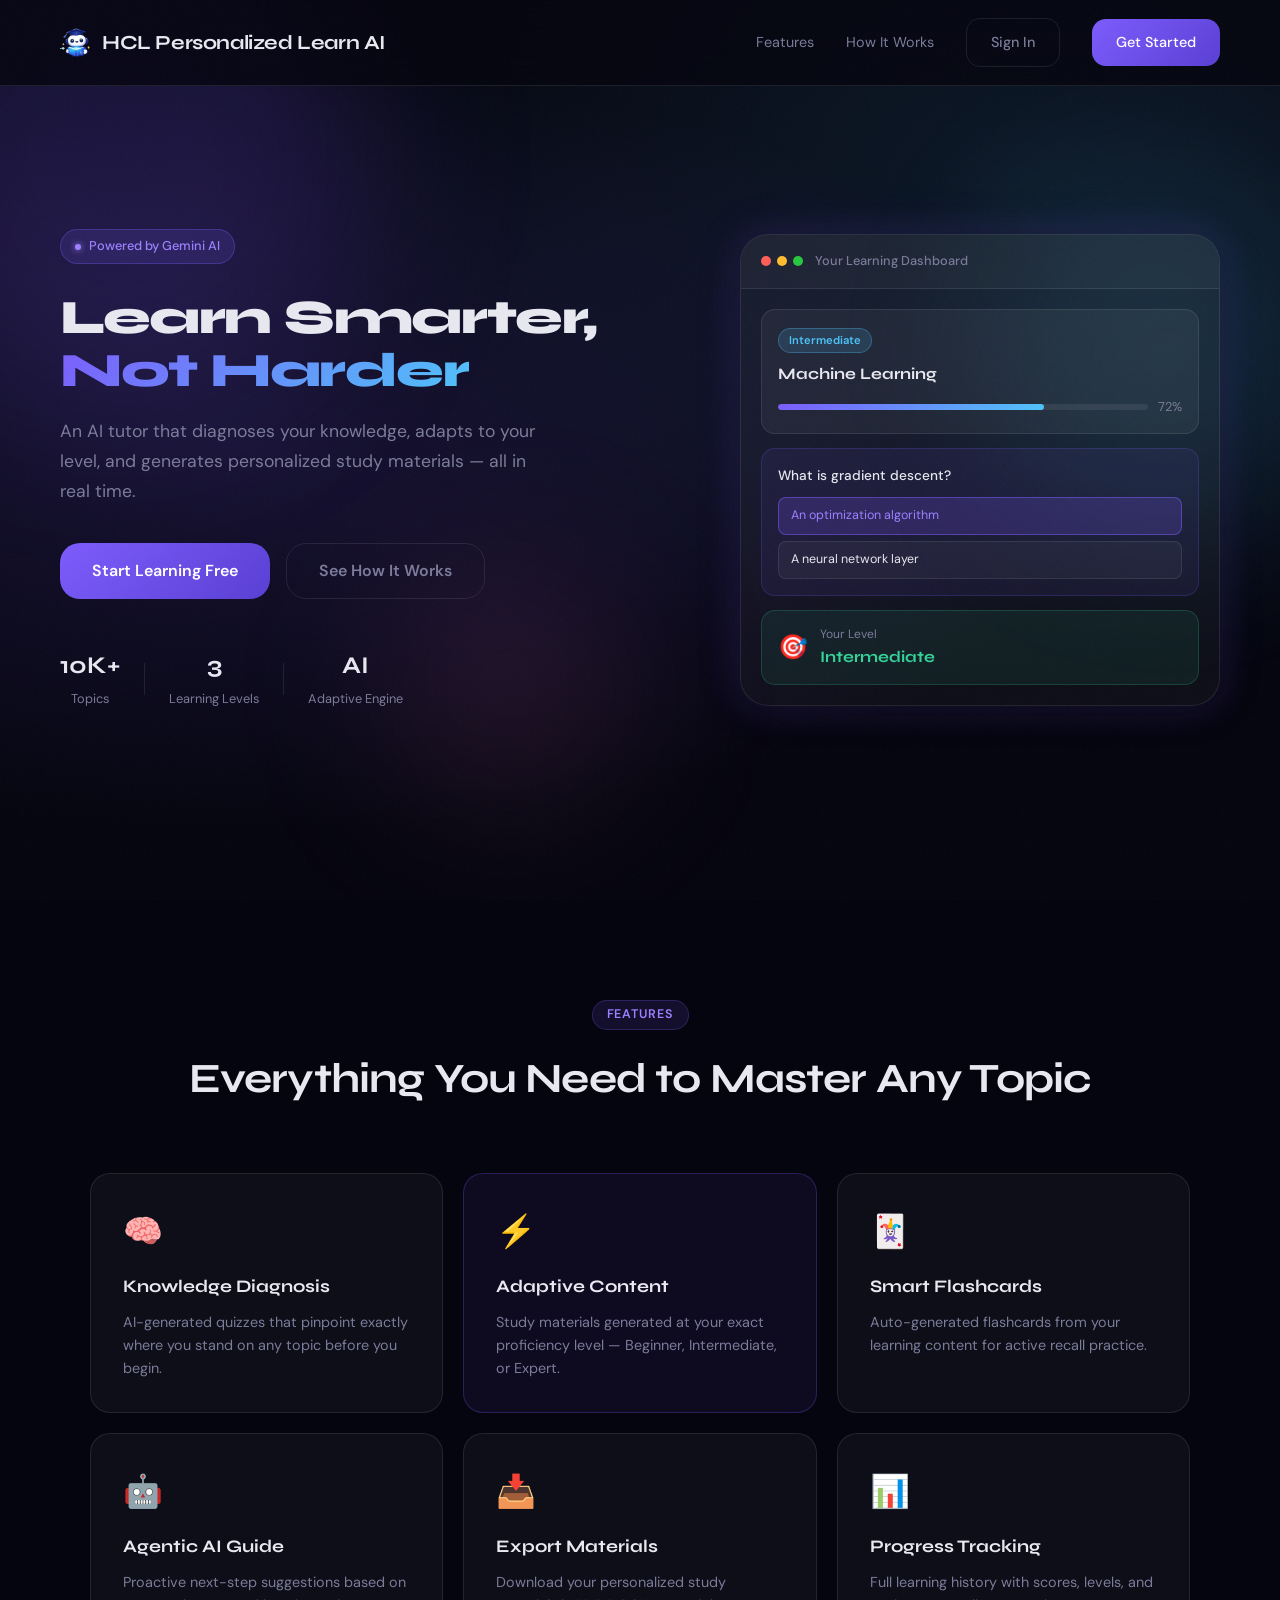
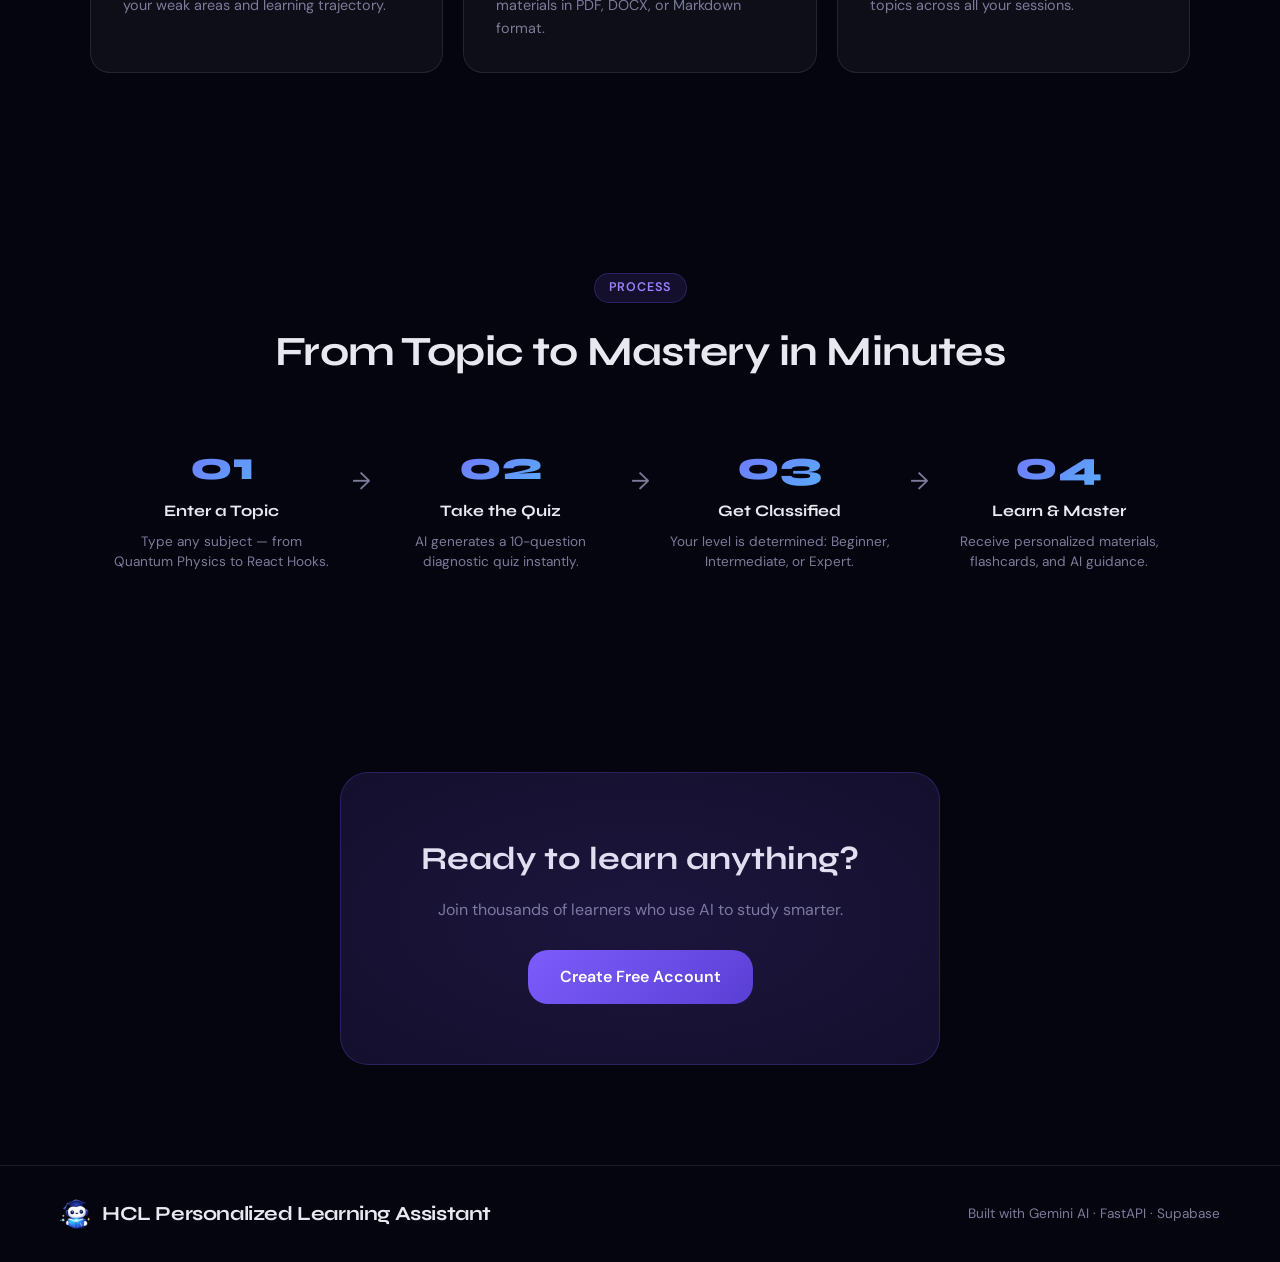
==== commit 5e431f94: "fix: Minor code fixes" ====
--- a/frontend/index.html
+++ b/frontend/index.html
@@ -3,7 +3,7 @@
 <head>
   <meta charset="UTF-8" />
   <meta name="viewport" content="width=device-width, initial-scale=1.0" />
-  <link rel="icon" type="image/x-icon" href="assests/nobgrobo.png" />
+  <link rel="icon" type="image/x-icon" href="assets/nobgrobo.png" />
   <title>HCL Personalized Learning Assistant</title>
   <link rel="preconnect" href="https://fonts.googleapis.com" />
   <link rel="preconnect" href="https://fonts.gstatic.com" crossorigin />
@@ -16,7 +16,7 @@
   <nav class="navbar">
     <div class="nav-logo">
       <!-- <span class="logo-icon">⬡</span> -->
-      <img src="assests/nobgrobo.png" alt="LearnSphere AI Logo" class="logo-img" />
+      <img src="assets/nobgrobo.png" alt="LearnSphere AI Logo" class="logo-img" />
       <span class="logo-text">HCL Personalized Learn AI</span>
     </div>
     <div class="nav-links">
@@ -184,8 +184,8 @@
   <footer class="footer">
     <div class="footer-inner">
       <div class="nav-logo">
-        <span class="logo-icon">⬡</span>
-        <span class="logo-text">LearnSphere AI</span>
+        <img src="assets/nobgrobo.png" alt="HCL Personalized Learning Assistant Logo" class="logo-img">
+        <span class="logo-text">HCL Personalized Learning Assistant</span>
       </div>
       <p>Built with Gemini AI · FastAPI · Supabase</p>
     </div>
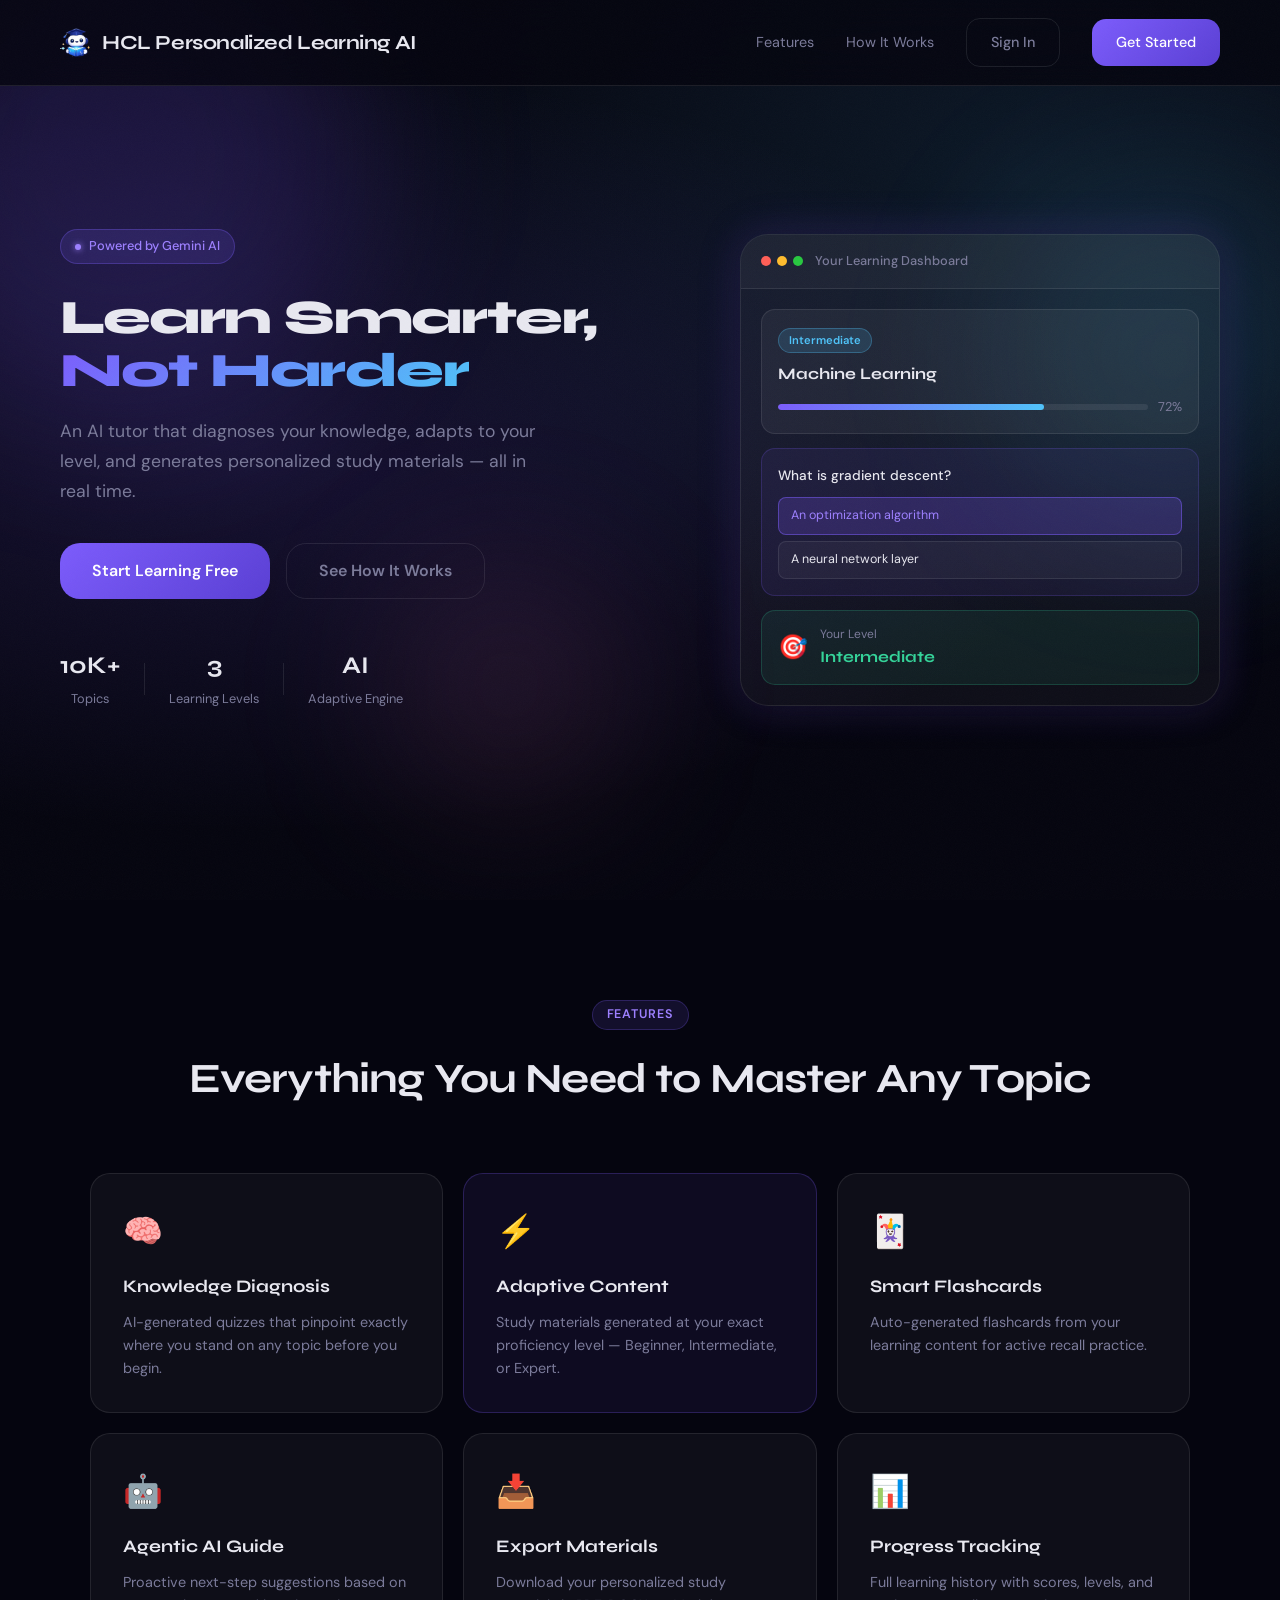
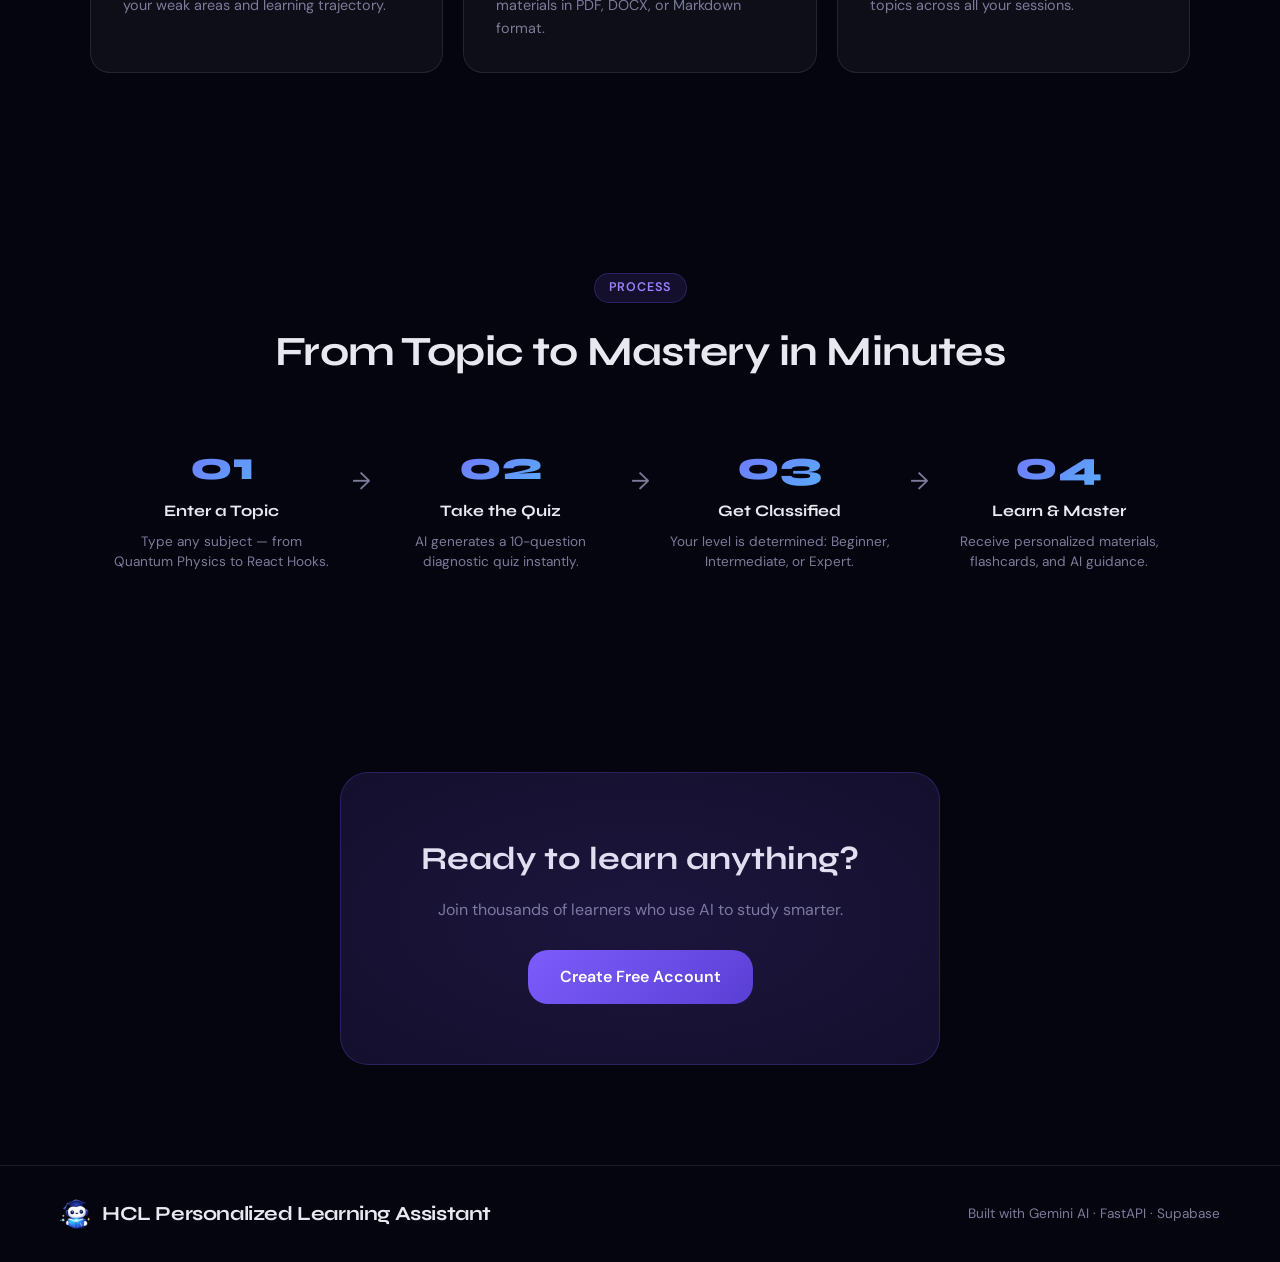
==== commit 32dd806d: "fix: Project name" ====
--- a/frontend/index.html
+++ b/frontend/index.html
@@ -4,7 +4,7 @@
   <meta charset="UTF-8" />
   <meta name="viewport" content="width=device-width, initial-scale=1.0" />
   <link rel="icon" type="image/x-icon" href="assets/nobgrobo.png" />
-  <title>HCL Personalized Learning Assistant</title>
+  <title>HCL Personalized Learning AI</title>
   <link rel="preconnect" href="https://fonts.googleapis.com" />
   <link rel="preconnect" href="https://fonts.gstatic.com" crossorigin />
   <link href="https://fonts.googleapis.com/css2?family=Syne:wght@400;600;700;800&family=DM+Sans:ital,wght@0,300;0,400;0,500;1,300&display=swap" rel="stylesheet" />
@@ -16,8 +16,8 @@
   <nav class="navbar">
     <div class="nav-logo">
       <!-- <span class="logo-icon">⬡</span> -->
-      <img src="assets/nobgrobo.png" alt="LearnSphere AI Logo" class="logo-img" />
-      <span class="logo-text">HCL Personalized Learn AI</span>
+      <img src="assets/nobgrobo.png" alt="HCL Personalized Learning AI Logo" class="logo-img" />
+      <span class="logo-text">HCL Personalized Learning AI</span>
     </div>
     <div class="nav-links">
       <a href="#features">Features</a>
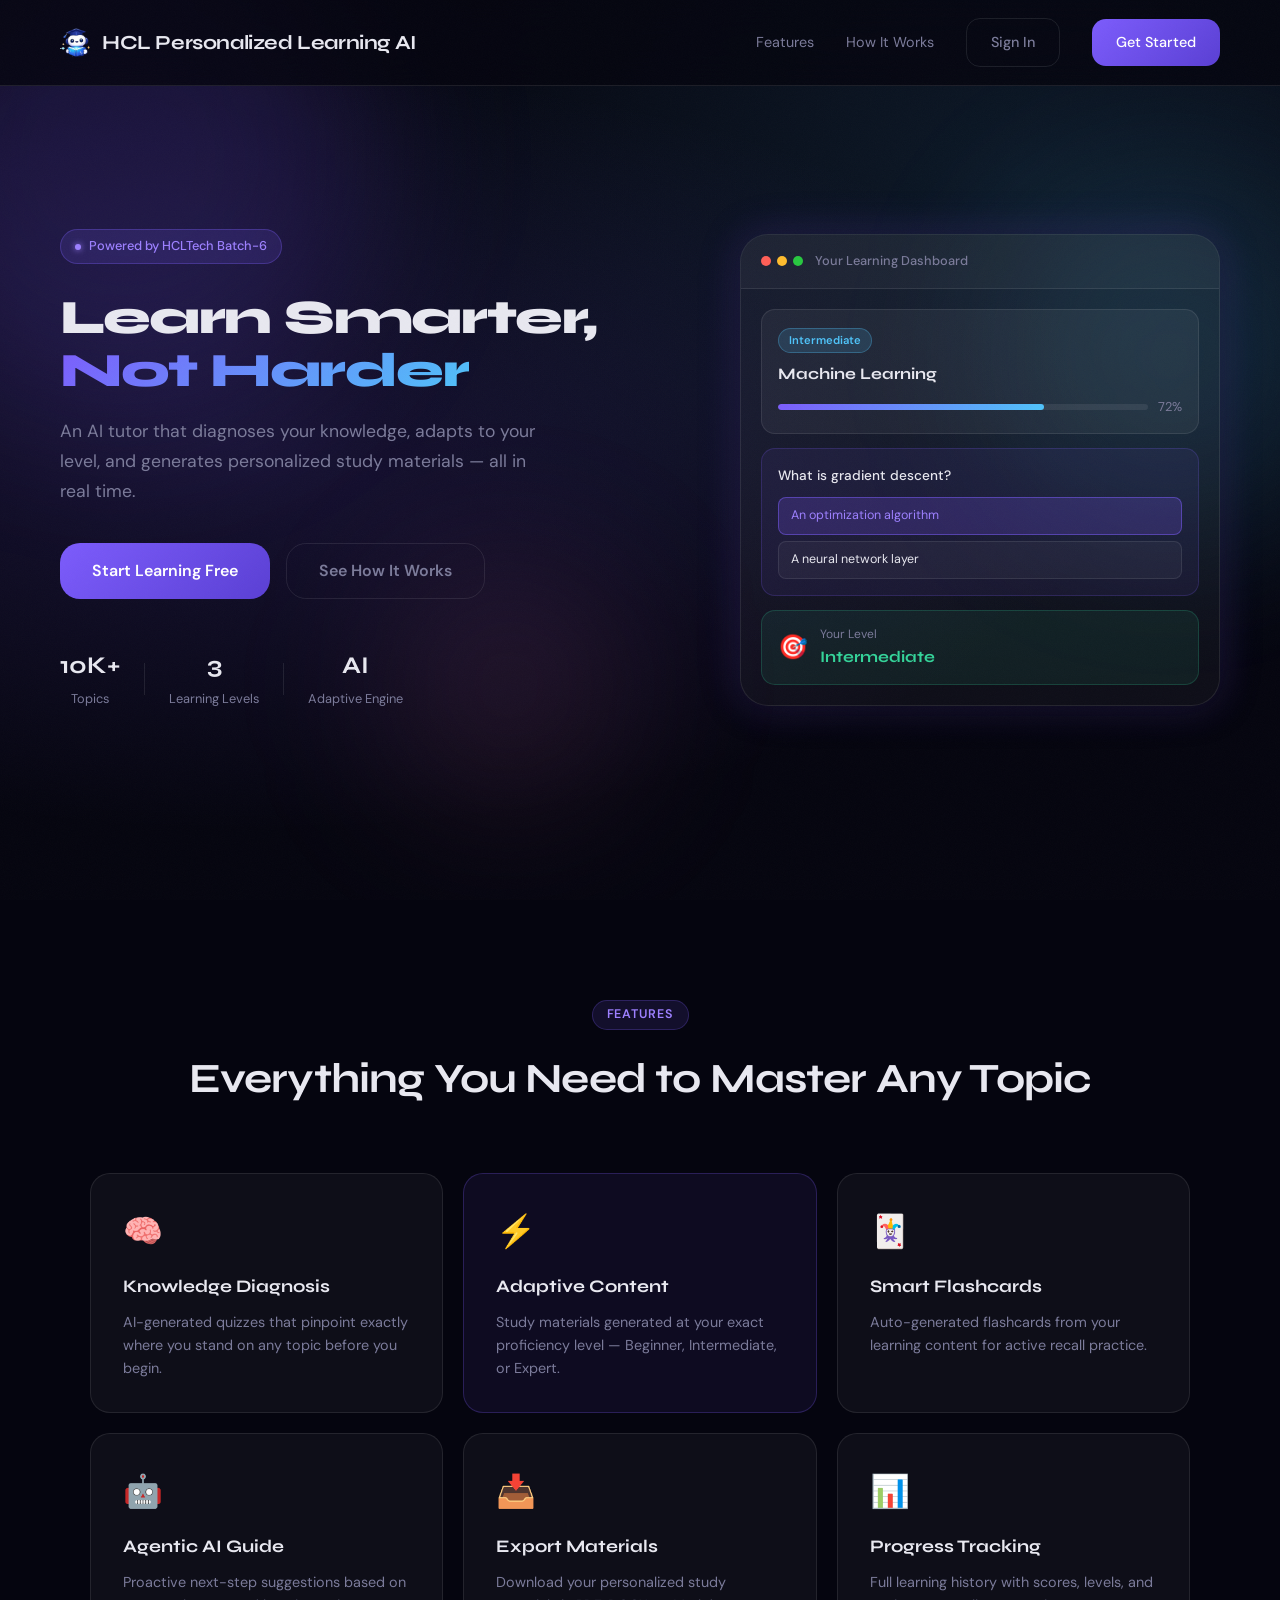
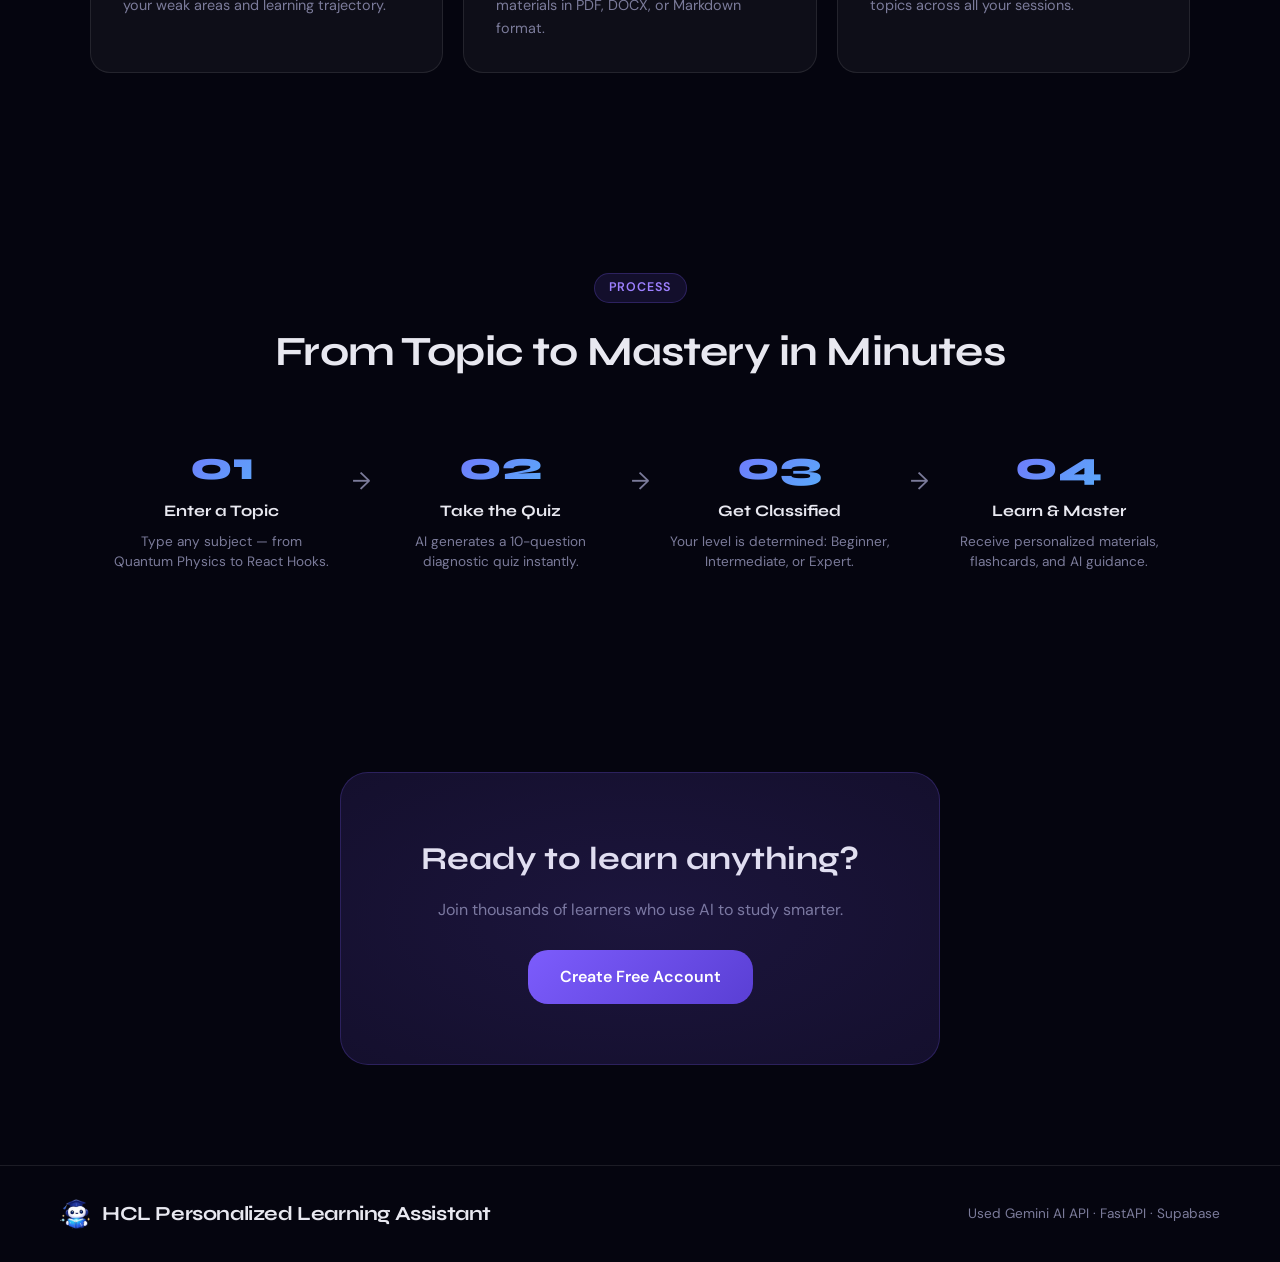
==== commit 516b81cd: "Updated dashboard" ====
--- a/frontend/index.html
+++ b/frontend/index.html
@@ -36,7 +36,7 @@
     <div class="hero-content">
       <div class="hero-badge">
         <span class="badge-dot"></span>
-        Powered by Gemini AI
+        Powered by HCLTech Batch-6
       </div>
       <h1 class="hero-title">
         Learn Smarter,<br />
@@ -187,7 +187,7 @@
         <img src="assets/nobgrobo.png" alt="HCL Personalized Learning Assistant Logo" class="logo-img">
         <span class="logo-text">HCL Personalized Learning Assistant</span>
       </div>
-      <p>Built with Gemini AI · FastAPI · Supabase</p>
+      <p>Used Gemini AI API · FastAPI · Supabase</p>
     </div>
   </footer>
 
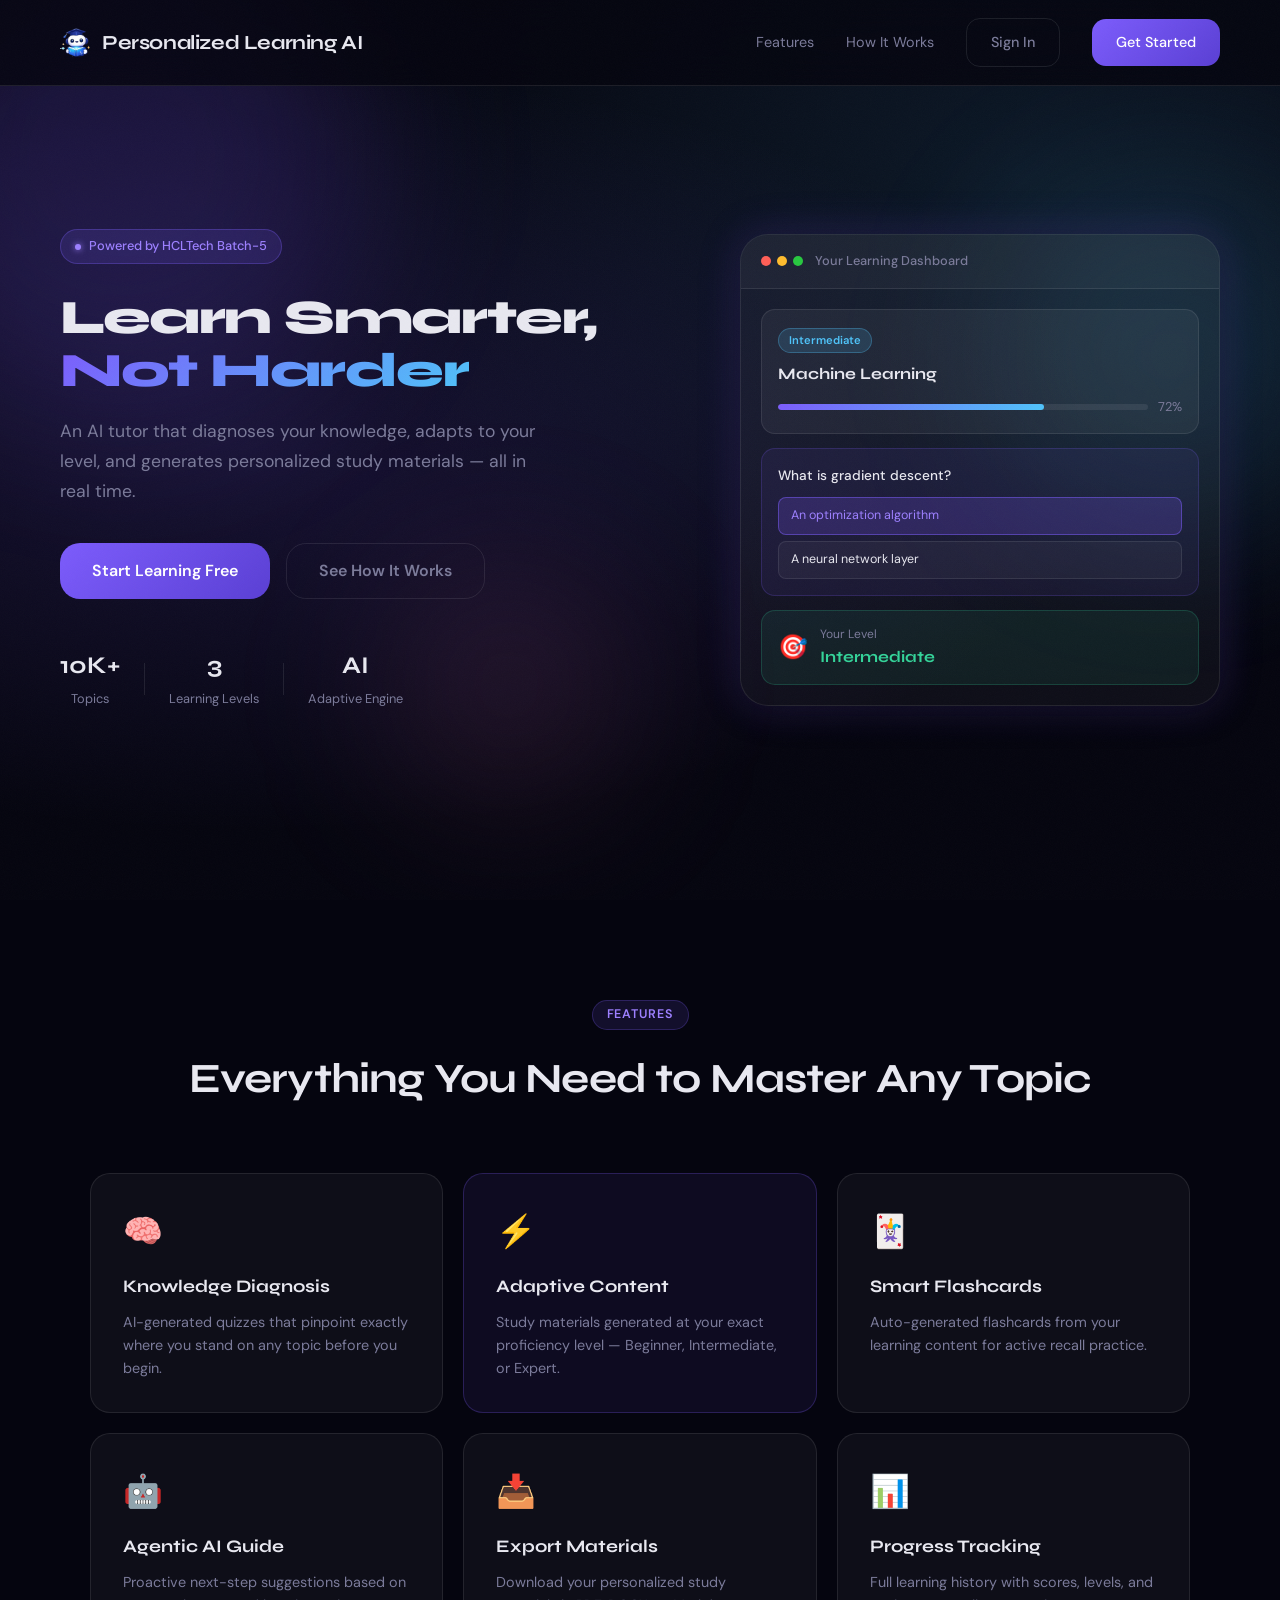
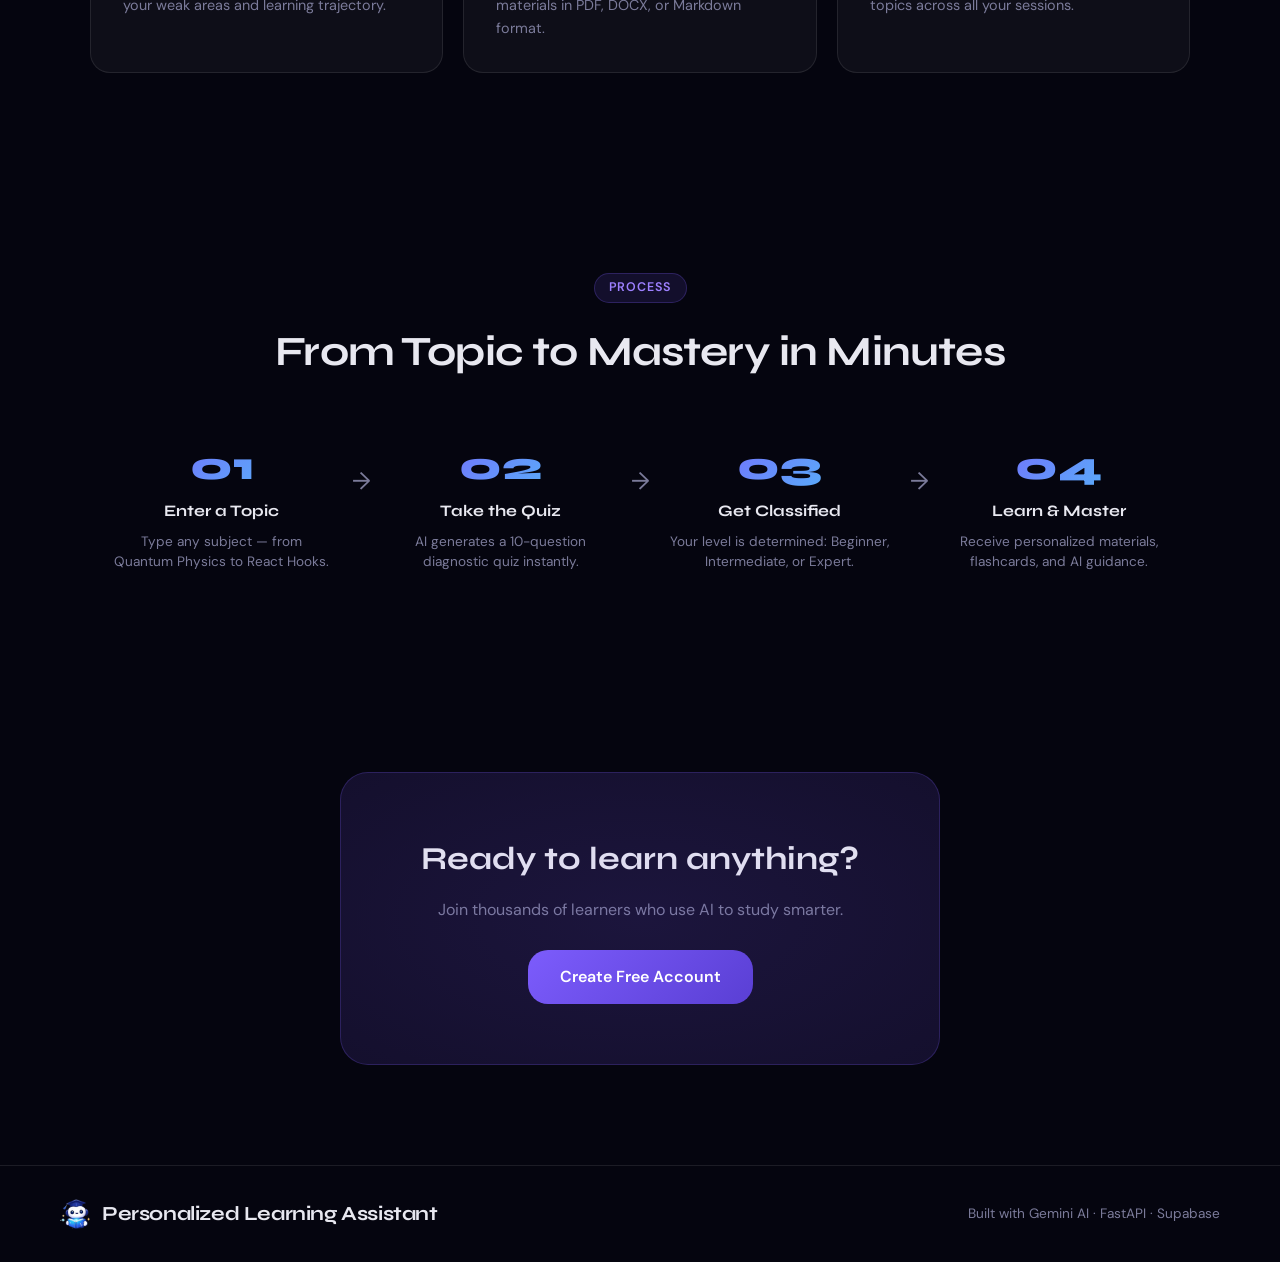
==== commit 2b645bea: "Update Project files" ====
--- a/frontend/index.html
+++ b/frontend/index.html
@@ -4,7 +4,7 @@
   <meta charset="UTF-8" />
   <meta name="viewport" content="width=device-width, initial-scale=1.0" />
   <link rel="icon" type="image/x-icon" href="assets/nobgrobo.png" />
-  <title>HCL Personalized Learning AI</title>
+  <title>Personalized Learning AI</title>
   <link rel="preconnect" href="https://fonts.googleapis.com" />
   <link rel="preconnect" href="https://fonts.gstatic.com" crossorigin />
   <link href="https://fonts.googleapis.com/css2?family=Syne:wght@400;600;700;800&family=DM+Sans:ital,wght@0,300;0,400;0,500;1,300&display=swap" rel="stylesheet" />
@@ -16,8 +16,8 @@
   <nav class="navbar">
     <div class="nav-logo">
       <!-- <span class="logo-icon">⬡</span> -->
-      <img src="assets/nobgrobo.png" alt="HCL Personalized Learning AI Logo" class="logo-img" />
-      <span class="logo-text">HCL Personalized Learning AI</span>
+      <img src="assets/nobgrobo.png" alt="Personalized Learning AI Logo" class="logo-img" />
+      <span class="logo-text">Personalized Learning AI</span>
     </div>
     <div class="nav-links">
       <a href="#features">Features</a>
@@ -36,7 +36,7 @@
     <div class="hero-content">
       <div class="hero-badge">
         <span class="badge-dot"></span>
-        Powered by HCLTech Batch-6
+        Powered by HCLTech Batch-5
       </div>
       <h1 class="hero-title">
         Learn Smarter,<br />
@@ -184,10 +184,10 @@
   <footer class="footer">
     <div class="footer-inner">
       <div class="nav-logo">
-        <img src="assets/nobgrobo.png" alt="HCL Personalized Learning Assistant Logo" class="logo-img">
-        <span class="logo-text">HCL Personalized Learning Assistant</span>
+        <img src="assets/nobgrobo.png" alt="Personalized Learning Assistant Logo" class="logo-img">
+        <span class="logo-text">Personalized Learning Assistant</span>
       </div>
-      <p>Used Gemini AI API · FastAPI · Supabase</p>
+      <p>Built with Gemini AI · FastAPI · Supabase</p>
     </div>
   </footer>
 
--- a/frontend/css/style.css
+++ b/frontend/css/style.css
@@ -1,6 +1,6 @@
 /* ═══════════════════════════════════════════════════════
    style.css — Landing page styles
-   LearnAI — Personalized Learning Assistant
+   Personalized Learning AI — Personalized Learning Assistant
 ═══════════════════════════════════════════════════════ */
 
 :root {
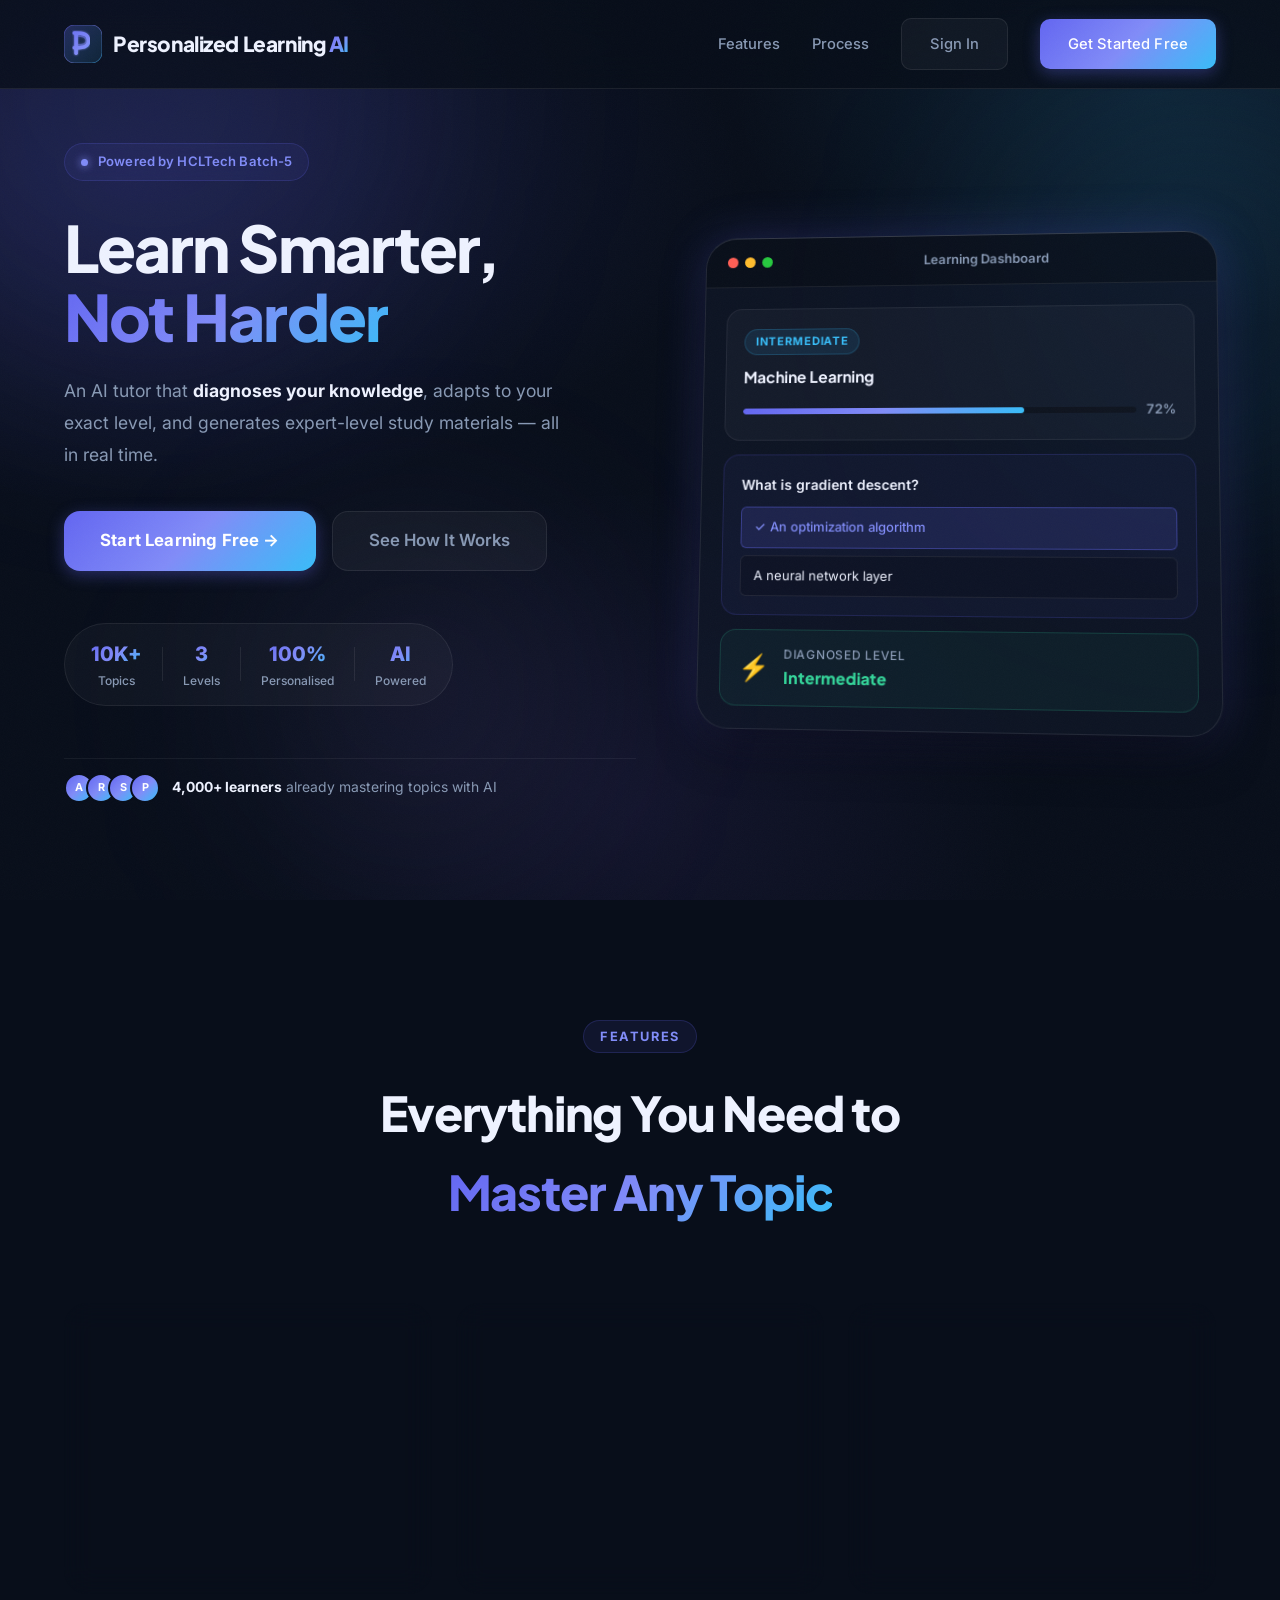
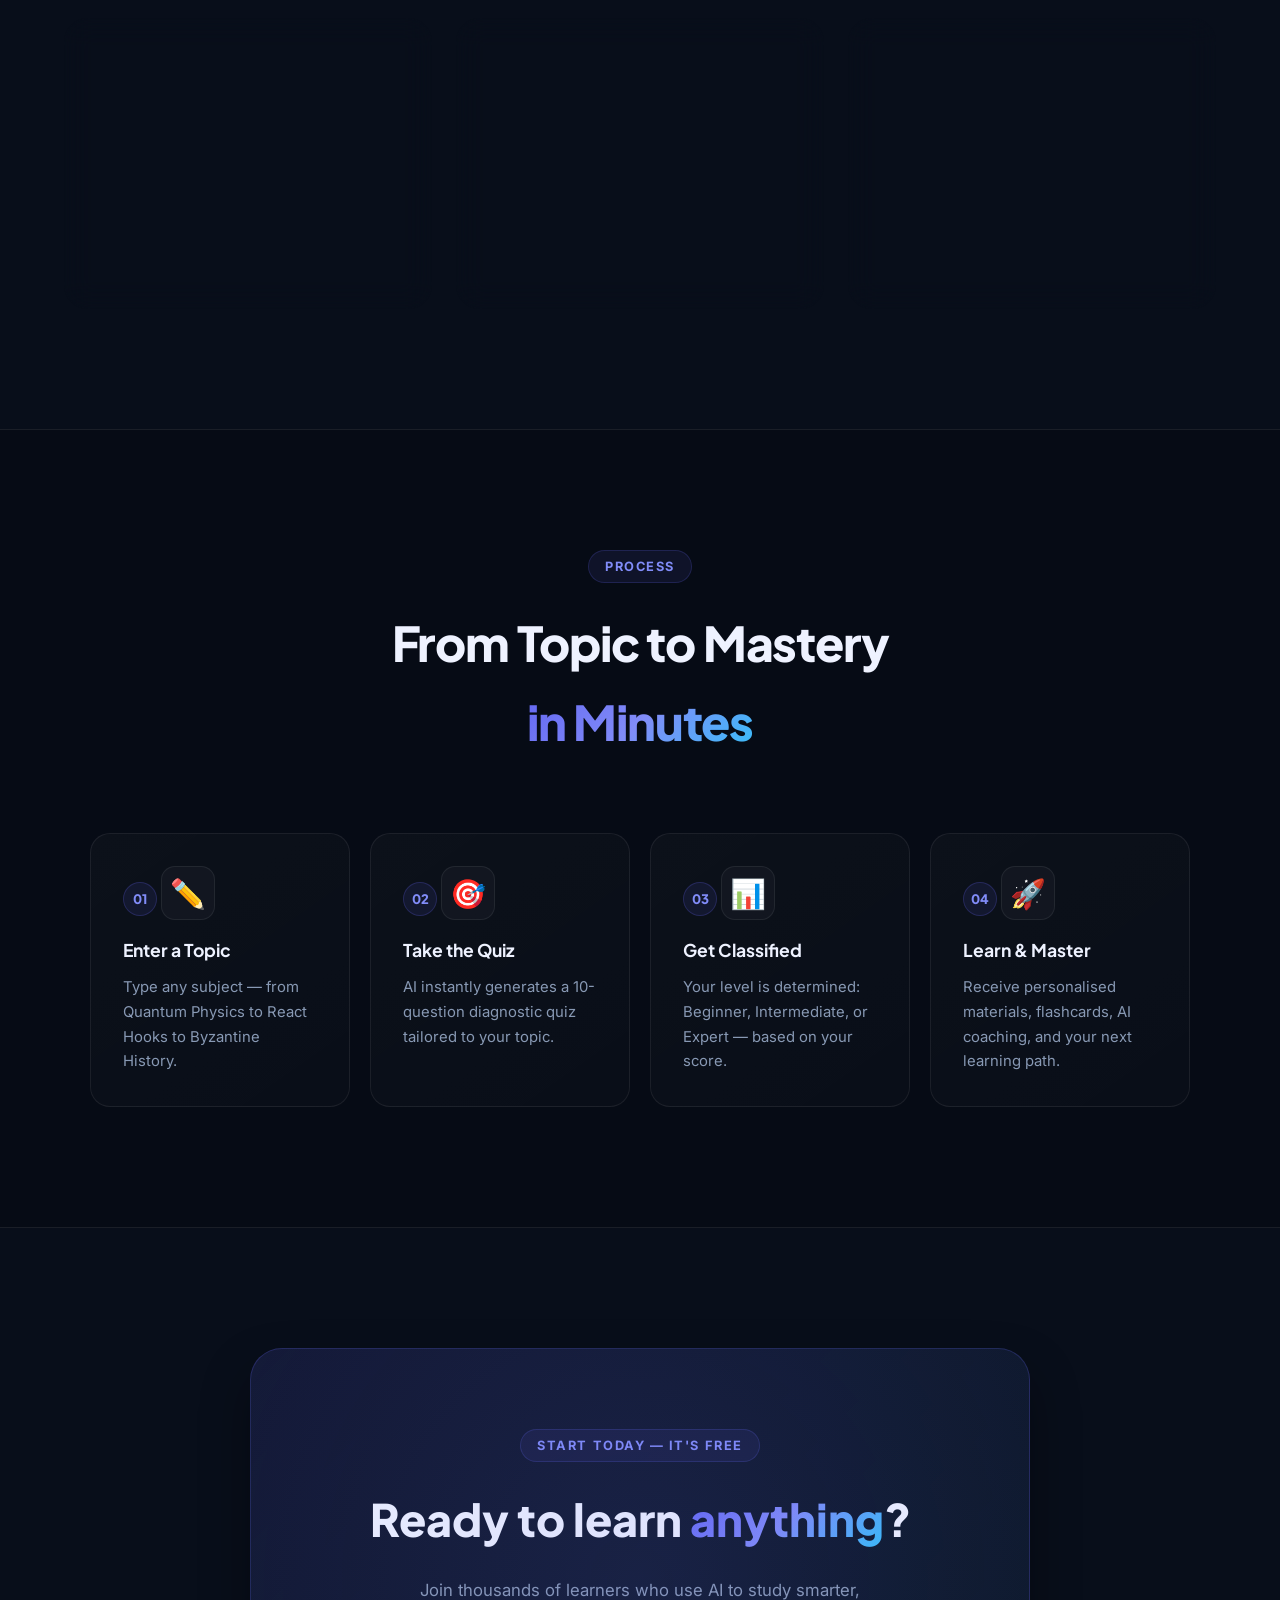
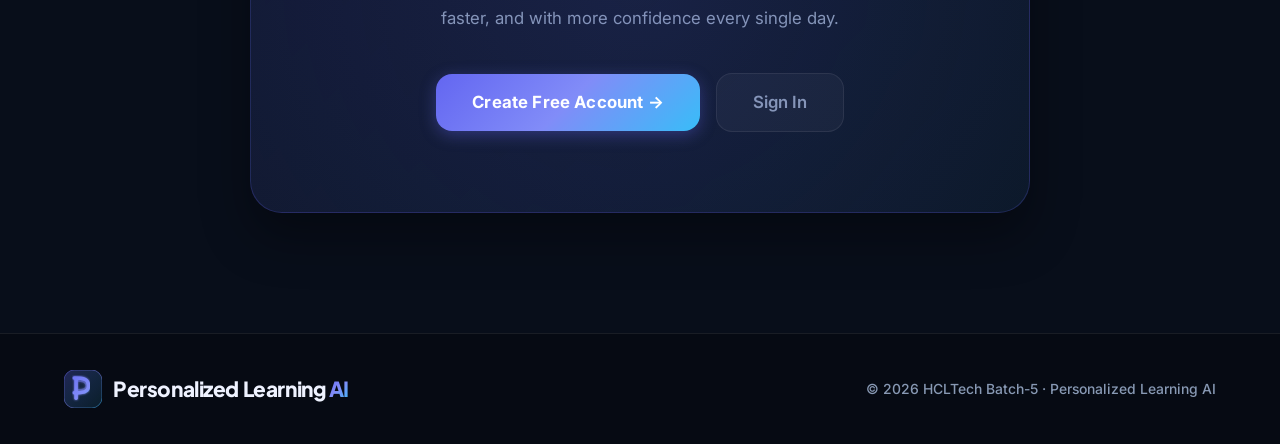
==== commit bb86dd17: "Update: Professional UI/UX" ====
--- a/frontend/index.html
+++ b/frontend/index.html
@@ -1,91 +1,363 @@
 <!DOCTYPE html>
 <html lang="en">
+
 <head>
   <meta charset="UTF-8" />
   <meta name="viewport" content="width=device-width, initial-scale=1.0" />
-  <link rel="icon" type="image/x-icon" href="assets/nobgrobo.png" />
-  <title>Personalized Learning AI</title>
+  <meta name="description"
+    content="Personalized Learning AI — Adaptive AI tutoring that diagnoses your knowledge, adapts to your level, and creates study materials in real time." />
+  <meta name="theme-color" content="#080E1A" />
+  <link rel="icon" type="image/svg+xml" href="assets/logo-p.svg" />
+  <title>Personalized Learning AI — Learn Smarter with AI</title>
   <link rel="preconnect" href="https://fonts.googleapis.com" />
   <link rel="preconnect" href="https://fonts.gstatic.com" crossorigin />
-  <link href="https://fonts.googleapis.com/css2?family=Syne:wght@400;600;700;800&family=DM+Sans:ital,wght@0,300;0,400;0,500;1,300&display=swap" rel="stylesheet" />
+  <link
+    href="https://fonts.googleapis.com/css2?family=Inter:wght@400;500;600;700&family=Plus+Jakarta+Sans:wght@500;600;700;800;900&display=swap"
+    rel="stylesheet" />
   <link rel="stylesheet" href="css/style.css" />
+  <style>
+    /* ── Animated gradient mesh background ── */
+    .mesh-bg {
+      position: fixed;
+      inset: 0;
+      z-index: 0;
+      pointer-events: none;
+      background: var(--color-bg);
+      overflow: hidden;
+    }
+
+    .mesh-bg::before {
+      content: '';
+      position: absolute;
+      inset: 0;
+      background:
+        radial-gradient(ellipse 80% 60% at 10% 20%, rgba(99, 102, 241, 0.14) 0%, transparent 60%),
+        radial-gradient(ellipse 60% 50% at 90% 10%, rgba(56, 189, 248, 0.10) 0%, transparent 55%),
+        radial-gradient(ellipse 50% 60% at 50% 90%, rgba(139, 92, 246, 0.08) 0%, transparent 60%);
+      animation: meshShift 16s ease-in-out infinite alternate;
+    }
+
+    @keyframes meshShift {
+      0% {
+        transform: scale(1) translate(0, 0);
+      }
+
+      50% {
+        transform: scale(1.04) translate(18px, -12px);
+      }
+
+      100% {
+        transform: scale(1) translate(-10px, 8px);
+      }
+    }
+
+    /* ── P Logo Mark ── */
+    .p-logo-mark {
+      width: 38px;
+      height: 38px;
+      flex-shrink: 0;
+    }
+
+    /* ── Stats row ── */
+    .stats-row {
+      display: flex;
+      align-items: center;
+      gap: 0;
+      background: rgba(255, 255, 255, 0.03);
+      border: 1px solid rgba(255, 255, 255, 0.07);
+      border-radius: 100px;
+      padding: 6px 6px;
+      width: fit-content;
+      margin-bottom: 52px;
+      animation: fadeInDown 0.6s ease 0.4s both;
+    }
+
+    .stat-pill {
+      padding: 8px 20px;
+      text-align: center;
+    }
+
+    .stat-pill .stat-num {
+      font-size: 1.25rem;
+      font-weight: 800;
+      background: var(--gradient-primary);
+      -webkit-background-clip: text;
+      -webkit-text-fill-color: transparent;
+      background-clip: text;
+    }
+
+    .stat-pill .stat-label {
+      font-size: 0.75rem;
+      color: var(--color-text-muted);
+      font-weight: 500;
+    }
+
+    .stat-pill-divider {
+      width: 1px;
+      height: 34px;
+      background: rgba(255, 255, 255, 0.08);
+    }
+
+    /* ── Social proof strip ── */
+    .social-proof {
+      display: flex;
+      align-items: center;
+      gap: 12px;
+      padding: 14px 0;
+      animation: fadeInDown 0.6s ease 0.5s both;
+      border-top: 1px solid rgba(255, 255, 255, 0.06);
+      margin-top: 52px;
+    }
+
+    .avatar-stack {
+      display: flex;
+    }
+
+    .avatar-chip {
+      width: 30px;
+      height: 30px;
+      border-radius: 50%;
+      border: 2px solid var(--color-bg);
+      background: var(--gradient-primary);
+      display: flex;
+      align-items: center;
+      justify-content: center;
+      font-size: 0.68rem;
+      font-weight: 700;
+      color: #fff;
+      margin-left: -8px;
+    }
+
+    .avatar-chip:first-child {
+      margin-left: 0;
+    }
+
+    .social-proof-text {
+      font-size: 0.87rem;
+      color: var(--color-text-muted);
+    }
+
+    .social-proof-text strong {
+      color: var(--color-text);
+    }
+
+    /* ── Section number accent ── */
+    .section-num {
+      display: inline-flex;
+      align-items: center;
+      justify-content: center;
+      width: 34px;
+      height: 34px;
+      border-radius: 50%;
+      background: rgba(99, 102, 241, 0.1);
+      border: 1px solid rgba(99, 102, 241, 0.22);
+      font-family: var(--font-display);
+      font-size: 0.82rem;
+      font-weight: 800;
+      color: var(--color-primary-light);
+      margin-bottom: 14px;
+    }
+
+    /* ── Step cards ── */
+    .step-card {
+      background: linear-gradient(145deg, rgba(255, 255, 255, 0.025) 0%, rgba(255, 255, 255, 0.01) 100%);
+      border: 1px solid rgba(255, 255, 255, 0.07);
+      border-radius: 20px;
+      padding: 32px;
+      transition: 0.35s cubic-bezier(0.4, 0, 0.2, 1);
+      position: relative;
+      overflow: hidden;
+    }
+
+    .step-card::before {
+      content: '';
+      position: absolute;
+      top: 0;
+      left: 0;
+      right: 0;
+      height: 1px;
+      background: linear-gradient(90deg, transparent, rgba(99, 102, 241, 0.5), transparent);
+      opacity: 0;
+      transition: opacity 0.35s ease;
+    }
+
+    .step-card:hover {
+      border-color: rgba(99, 102, 241, 0.28);
+      transform: translateY(-5px);
+      box-shadow: 0 20px 40px rgba(0, 0, 0, 0.35), 0 0 0 1px rgba(99, 102, 241, 0.08);
+    }
+
+    .step-card:hover::before {
+      opacity: 1;
+    }
+
+    .steps-grid {
+      display: grid;
+      grid-template-columns: repeat(auto-fit, minmax(220px, 1fr));
+      gap: 20px;
+      max-width: 1100px;
+      margin: 0 auto;
+    }
+
+    .step-icon {
+      font-size: 1.8rem;
+      margin-bottom: 16px;
+      display: inline-flex;
+      align-items: center;
+      justify-content: center;
+      width: 54px;
+      height: 54px;
+      background: rgba(255, 255, 255, 0.03);
+      border-radius: 14px;
+      border: 1px solid rgba(255, 255, 255, 0.07);
+    }
+
+    /* ── CTA band ── */
+    .cta-band {
+      display: flex;
+      align-items: center;
+      gap: 16px;
+      flex-wrap: wrap;
+    }
+
+    @media (max-width: 768px) {
+      .stats-row {
+        flex-wrap: wrap;
+        border-radius: 16px;
+      }
+
+      .social-proof {
+        flex-direction: column;
+        align-items: flex-start;
+      }
+    }
+  </style>
 </head>
-<body>
-  <div class="noise-overlay"></div>
-
-  <nav class="navbar">
-    <div class="nav-logo">
-      <!-- <span class="logo-icon">⬡</span> -->
-      <img src="assets/nobgrobo.png" alt="Personalized Learning AI Logo" class="logo-img" />
-      <span class="logo-text">Personalized Learning AI</span>
-    </div>
+
+<body style="position:relative; z-index:1;">
+
+  <!-- Animated mesh background -->
+  <div class="mesh-bg" aria-hidden="true"></div>
+  <div class="noise-overlay" aria-hidden="true"></div>
+
+  <!-- ── Navbar ── -->
+  <nav class="navbar" role="navigation" aria-label="Main navigation">
+    <a href="index.html" class="nav-logo" aria-label="Personalized Learning AI Home">
+      <!-- P Letter Logo -->
+      <img src="assets/logo-p.svg" class="p-logo-mark" alt="P logo" aria-hidden="true" />
+      <span class="logo-text">Personalized Learning <span class="logo-text-accent"> AI</span></span>
+    </a>
     <div class="nav-links">
       <a href="#features">Features</a>
-      <a href="#how-it-works">How It Works</a>
-      <a href="login.html" class="btn-ghost">Sign In</a>
-      <a href="register.html" class="btn-primary" style="color:#fff">Get Started</a>
+      <a href="#how-it-works">Process</a>
+      <a href="login.html" class="btn-ghost" id="nav-signin">Sign In</a>
+      <a href="register.html" class="btn-primary" id="nav-cta" style="color:#fff">Get Started Free</a>
     </div>
   </nav>
 
-  <section class="hero">
-    <div class="hero-bg">
+  <!-- ══════════════════════════════════════════
+       HERO
+  ══════════════════════════════════════════ -->
+  <section class="hero" aria-label="Hero" style="position:relative; z-index:1;">
+    <div class="hero-bg" aria-hidden="true">
       <div class="orb orb-1"></div>
       <div class="orb orb-2"></div>
       <div class="orb orb-3"></div>
     </div>
+
     <div class="hero-content">
       <div class="hero-badge">
-        <span class="badge-dot"></span>
+        <span class="badge-dot" aria-hidden="true"></span>
         Powered by HCLTech Batch-5
       </div>
+
       <h1 class="hero-title">
         Learn Smarter,<br />
         <span class="gradient-text">Not Harder</span>
       </h1>
+
       <p class="hero-desc">
-        An AI tutor that diagnoses your knowledge, adapts to your level,
-        and generates personalized study materials — all in real time.
+        An AI tutor that <strong style="color:var(--color-text)">diagnoses your knowledge</strong>, adapts to your exact
+        level, and generates expert-level study materials — all in real time.
       </p>
+
       <div class="hero-cta">
-        <a href="register.html" class="btn-primary btn-lg">Start Learning Free</a>
-        <a href="#how-it-works" class="btn-ghost btn-lg">See How It Works</a>
-      </div>
-      <div class="hero-stats">
-        <div class="stat"><span class="stat-num">10K+</span><span class="stat-label">Topics</span></div>
-        <div class="stat-divider"></div>
-        <div class="stat"><span class="stat-num">3</span><span class="stat-label">Learning Levels</span></div>
-        <div class="stat-divider"></div>
-        <div class="stat"><span class="stat-num">AI</span><span class="stat-label">Adaptive Engine</span></div>
-      </div>
-    </div>
-    <div class="hero-visual">
+        <a href="register.html" class="btn-primary btn-lg" id="hero-cta" style="color:#fff">
+          Start Learning Free →
+        </a>
+        <a href="#how-it-works" class="btn-ghost btn-lg" id="hero-how">
+          See How It Works
+        </a>
+      </div>
+
+      <!-- Stats row pills -->
+      <div class="stats-row" aria-label="Platform stats">
+        <div class="stat-pill">
+          <div class="stat-num">10K+</div>
+          <div class="stat-label">Topics</div>
+        </div>
+        <div class="stat-pill-divider"></div>
+        <div class="stat-pill">
+          <div class="stat-num">3</div>
+          <div class="stat-label">Levels</div>
+        </div>
+        <div class="stat-pill-divider"></div>
+        <div class="stat-pill">
+          <div class="stat-num">100%</div>
+          <div class="stat-label">Personalised</div>
+        </div>
+        <div class="stat-pill-divider"></div>
+        <div class="stat-pill">
+          <div class="stat-num">AI</div>
+          <div class="stat-label">Powered</div>
+        </div>
+      </div>
+
+      <!-- Social proof -->
+      <div class="social-proof">
+        <div class="avatar-stack" aria-hidden="true">
+          <div class="avatar-chip">A</div>
+          <div class="avatar-chip">R</div>
+          <div class="avatar-chip">S</div>
+          <div class="avatar-chip">P</div>
+        </div>
+        <p class="social-proof-text">
+          <strong>4,000+ learners</strong> already mastering topics with AI
+        </p>
+      </div>
+    </div>
+
+    <!-- Dashboard preview -->
+    <div class="hero-visual" aria-hidden="true">
       <div class="dashboard-preview">
         <div class="preview-header">
           <div class="preview-dots">
             <span></span><span></span><span></span>
           </div>
-          <span class="preview-title">Your Learning Dashboard</span>
+          <span class="preview-title">Learning Dashboard</span>
         </div>
         <div class="preview-body">
           <div class="preview-topic-card">
             <div class="preview-badge">Intermediate</div>
             <div class="preview-topic-name">Machine Learning</div>
             <div class="preview-progress">
-              <div class="progress-bar"><div class="progress-fill" style="width:72%"></div></div>
+              <div class="progress-bar">
+                <div class="progress-fill" style="width:72%"></div>
+              </div>
               <span>72%</span>
             </div>
           </div>
           <div class="preview-quiz-card">
             <div class="preview-q">What is gradient descent?</div>
             <div class="preview-options">
-              <div class="preview-opt active">An optimization algorithm</div>
+              <div class="preview-opt active">✓ An optimization algorithm</div>
               <div class="preview-opt">A neural network layer</div>
             </div>
           </div>
           <div class="preview-level-card">
-            <div class="level-emoji">🎯</div>
+            <div class="level-emoji">⚡</div>
             <div class="level-info">
-              <div class="level-label">Your Level</div>
+              <div class="level-label">Diagnosed Level</div>
               <div class="level-value">Intermediate</div>
             </div>
           </div>
@@ -94,103 +366,173 @@
     </div>
   </section>
 
-  <section class="features" id="features">
+  <!-- ══════════════════════════════════════════
+       FEATURES
+  ══════════════════════════════════════════ -->
+  <section class="features" id="features" aria-labelledby="features-heading" style="position:relative; z-index:1;">
     <div class="section-header">
       <div class="section-label">Features</div>
-      <h2>Everything You Need to Master Any Topic</h2>
-    </div>
-    <div class="features-grid">
-      <div class="feature-card">
-        <div class="feature-icon">🧠</div>
+      <h2 id="features-heading">Everything You Need to<br /><span class="gradient-text">Master Any Topic</span></h2>
+    </div>
+
+    <div class="features-grid" role="list">
+      <article class="feature-card" role="listitem">
+        <div class="feature-card-glow"></div>
+        <div class="feature-card-header">
+          <div class="feature-icon" aria-hidden="true">🧠</div>
+          <div class="feature-tag"><span class="feature-tag-dot"></span>Core</div>
+        </div>
         <h3>Knowledge Diagnosis</h3>
-        <p>AI-generated quizzes that pinpoint exactly where you stand on any topic before you begin.</p>
-      </div>
-      <div class="feature-card feature-card--highlight">
-        <div class="feature-icon">⚡</div>
-        <h3>Adaptive Content</h3>
-        <p>Study materials generated at your exact proficiency level — Beginner, Intermediate, or Expert.</p>
-      </div>
-      <div class="feature-card">
-        <div class="feature-icon">🃏</div>
+        <p>10-question AI quizzes that pinpoint exactly where you stand — before you ever open a textbook.</p>
+      </article>
+
+      <article class="feature-card" role="listitem">
+        <div class="feature-card-glow"></div>
+        <div class="feature-card-header">
+          <div class="feature-icon" aria-hidden="true">⚡</div>
+          <div class="feature-tag"><span class="feature-tag-dot"></span>Adaptive</div>
+        </div>
+        <h3>Level-Adaptive Content</h3>
+        <p>Materials generated at Beginner, Intermediate, or Expert level — matched perfectly to your score.</p>
+      </article>
+
+      <article class="feature-card" role="listitem">
+        <div class="feature-card-glow"></div>
+        <div class="feature-card-header">
+          <div class="feature-icon" aria-hidden="true">🃏</div>
+          <div class="feature-tag"><span class="feature-tag-dot"></span>Memory</div>
+        </div>
         <h3>Smart Flashcards</h3>
-        <p>Auto-generated flashcards from your learning content for active recall practice.</p>
-      </div>
-      <div class="feature-card">
-        <div class="feature-icon">🤖</div>
-        <h3>Agentic AI Guide</h3>
-        <p>Proactive next-step suggestions based on your weak areas and learning trajectory.</p>
-      </div>
-      <div class="feature-card">
-        <div class="feature-icon">📥</div>
-        <h3>Export Materials</h3>
-        <p>Download your personalized study materials in PDF, DOCX, or Markdown format.</p>
-      </div>
-      <div class="feature-card">
-        <div class="feature-icon">📊</div>
+        <p>Auto-generated flashcards with 3D flip interactions for active recall and spaced repetition.</p>
+      </article>
+
+      <article class="feature-card" role="listitem">
+        <div class="feature-card-glow"></div>
+        <div class="feature-card-header">
+          <div class="feature-icon" aria-hidden="true">🤖</div>
+          <div class="feature-tag"><span class="feature-tag-dot"></span>AI</div>
+        </div>
+        <h3>Personal AI Tutor</h3>
+        <p>An agentic AI that reviews your quiz performance and gives proactive, personalised guidance.</p>
+      </article>
+
+      <article class="feature-card" role="listitem">
+        <div class="feature-card-glow"></div>
+        <div class="feature-card-header">
+          <div class="feature-icon" aria-hidden="true">📥</div>
+          <div class="feature-tag"><span class="feature-tag-dot"></span>Export</div>
+        </div>
+        <h3>One-Click Export</h3>
+        <p>Download your personalised study guide as a polished PDF, HTML page, or Markdown file.</p>
+      </article>
+
+      <article class="feature-card" role="listitem">
+        <div class="feature-card-glow"></div>
+        <div class="feature-card-header">
+          <div class="feature-icon" aria-hidden="true">📊</div>
+          <div class="feature-tag"><span class="feature-tag-dot"></span>Progress</div>
+        </div>
         <h3>Progress Tracking</h3>
-        <p>Full learning history with scores, levels, and topics across all your sessions.</p>
-      </div>
+        <p>Full session history with scores, levels, and topic coverage across all your learning sessions.</p>
+      </article>
     </div>
   </section>
 
-  <section class="how-it-works" id="how-it-works">
+  <!-- ══════════════════════════════════════════
+       HOW IT WORKS
+  ══════════════════════════════════════════ -->
+  <section class="how-it-works" id="how-it-works" aria-labelledby="hiw-heading" style="position:relative; z-index:1;">
     <div class="section-header">
       <div class="section-label">Process</div>
-      <h2>From Topic to Mastery in Minutes</h2>
-    </div>
-    <div class="steps">
-      <div class="step">
-        <div class="step-num">01</div>
-        <div class="step-content">
-          <h3>Enter a Topic</h3>
-          <p>Type any subject — from Quantum Physics to React Hooks.</p>
-        </div>
-      </div>
-      <div class="step-arrow">→</div>
-      <div class="step">
-        <div class="step-num">02</div>
-        <div class="step-content">
-          <h3>Take the Quiz</h3>
-          <p>AI generates a 10-question diagnostic quiz instantly.</p>
-        </div>
-      </div>
-      <div class="step-arrow">→</div>
-      <div class="step">
-        <div class="step-num">03</div>
-        <div class="step-content">
-          <h3>Get Classified</h3>
-          <p>Your level is determined: Beginner, Intermediate, or Expert.</p>
-        </div>
-      </div>
-      <div class="step-arrow">→</div>
-      <div class="step">
-        <div class="step-num">04</div>
-        <div class="step-content">
-          <h3>Learn & Master</h3>
-          <p>Receive personalized materials, flashcards, and AI guidance.</p>
-        </div>
+      <h2 id="hiw-heading">From Topic to Mastery<br /><span class="gradient-text">in Minutes</span></h2>
+    </div>
+
+    <div class="steps-grid">
+      <div class="step-card">
+        <div class="section-num">01</div>
+        <div class="step-icon" aria-hidden="true">✏️</div>
+        <h3 style="font-family:var(--font-display);font-weight:700;margin-bottom:10px;font-size:1.1rem;">Enter a Topic
+        </h3>
+        <p style="color:var(--color-text-muted);font-size:0.93rem;line-height:1.65;">
+          Type any subject — from Quantum Physics to React Hooks to Byzantine History.
+        </p>
+      </div>
+      <div class="step-card">
+        <div class="section-num">02</div>
+        <div class="step-icon" aria-hidden="true">🎯</div>
+        <h3 style="font-family:var(--font-display);font-weight:700;margin-bottom:10px;font-size:1.1rem;">Take the Quiz
+        </h3>
+        <p style="color:var(--color-text-muted);font-size:0.93rem;line-height:1.65;">
+          AI instantly generates a 10-question diagnostic quiz tailored to your topic.
+        </p>
+      </div>
+      <div class="step-card">
+        <div class="section-num">03</div>
+        <div class="step-icon" aria-hidden="true">📊</div>
+        <h3 style="font-family:var(--font-display);font-weight:700;margin-bottom:10px;font-size:1.1rem;">Get Classified
+        </h3>
+        <p style="color:var(--color-text-muted);font-size:0.93rem;line-height:1.65;">
+          Your level is determined: Beginner, Intermediate, or Expert — based on your score.
+        </p>
+      </div>
+      <div class="step-card">
+        <div class="section-num">04</div>
+        <div class="step-icon" aria-hidden="true">🚀</div>
+        <h3 style="font-family:var(--font-display);font-weight:700;margin-bottom:10px;font-size:1.1rem;">Learn &amp;
+          Master</h3>
+        <p style="color:var(--color-text-muted);font-size:0.93rem;line-height:1.65;">
+          Receive personalised materials, flashcards, AI coaching, and your next learning path.
+        </p>
       </div>
     </div>
   </section>
 
-  <section class="cta-section">
+  <!-- ══════════════════════════════════════════
+       CTA
+  ══════════════════════════════════════════ -->
+  <section class="cta-section" aria-labelledby="cta-heading" style="position:relative; z-index:1;">
     <div class="cta-inner">
-      <h2>Ready to learn anything?</h2>
-      <p>Join thousands of learners who use AI to study smarter.</p>
-      <a href="register.html" class="btn-primary btn-lg">Create Free Account</a>
+      <div class="section-label" style="margin:0 auto 20px;">Start Today — It's Free</div>
+      <h2 id="cta-heading"
+        style="font-family:var(--font-display);font-size:clamp(1.8rem,4vw,2.8rem);font-weight:800;margin-bottom:20px;">
+        Ready to learn <span class="gradient-text">anything</span>?
+      </h2>
+      <p
+        style="color:var(--color-text-muted);font-size:1.05rem;margin-bottom:40px;max-width:480px;margin-left:auto;margin-right:auto;line-height:1.7;">
+        Join thousands of learners who use AI to study smarter, faster, and with more confidence every single day.
+      </p>
+      <div class="cta-band" style="justify-content:center;">
+        <a href="register.html" class="btn-primary btn-lg" id="cta-primary" style="color:#fff">
+          Create Free Account →
+        </a>
+        <a href="login.html" class="btn-ghost btn-lg" id="cta-secondary">
+          Sign In
+        </a>
+      </div>
     </div>
   </section>
 
-  <footer class="footer">
+  <!-- ══════════════════════════════════════════
+       FOOTER
+  ══════════════════════════════════════════ -->
+  <footer class="footer" role="contentinfo" style="position:relative; z-index:1;">
     <div class="footer-inner">
-      <div class="nav-logo">
-        <img src="assets/nobgrobo.png" alt="Personalized Learning Assistant Logo" class="logo-img">
-        <span class="logo-text">Personalized Learning Assistant</span>
-      </div>
-      <p>Built with Gemini AI · FastAPI · Supabase</p>
+      <a href="index.html" class="nav-logo" style="text-decoration:none;">
+        <img src="assets/logo-p.svg" class="p-logo-mark" alt="P logo" aria-hidden="true" />
+        <span class="logo-text" style="color:var(--color-text);">Personalized Learning <span class="logo-text-accent">
+            AI</span></span>
+      </a>
+      <p>&copy; 2026 HCLTech Batch-5 · Personalized Learning AI</p>
     </div>
   </footer>
 
   <script src="js/utils.js"></script>
+  <script>
+    if ('scrollRestoration' in history) {
+      history.scrollRestoration = 'manual';
+    }
+    window.scrollTo(0, 0);
+  </script>
 </body>
-</html>
+
+</html>
--- a/frontend/css/style.css
+++ b/frontend/css/style.css
@@ -1,41 +1,51 @@
+@import url('https://fonts.googleapis.com/css2?family=Inter:wght@400;500;600;700&family=Plus+Jakarta+Sans:wght@500;600;700;800;900&display=swap');
+
 /* ═══════════════════════════════════════════════════════
-   style.css — Landing page styles
-   Personalized Learning AI — Personalized Learning Assistant
+   style.css — Landing Page Styles
+   Personalized Learning AI — Professional Design System
 ═══════════════════════════════════════════════════════ */
 
 :root {
-  --color-bg: #05050f;
-  --color-surface: rgba(255, 255, 255, 0.04);
-  --color-surface-hover: rgba(255, 255, 255, 0.08);
-  --color-border: rgba(255, 255, 255, 0.09);
-  --color-text: #e8e8f0;
-  --color-text-muted: #7b7b9a;
-  --color-primary: #7c5cfc;
-  --color-primary-light: #9d80ff;
-  --color-accent: #4fc4f9;
-  --color-accent-2: #f472b6;
-  --color-success: #34d399;
-  --color-warning: #fbbf24;
-  --color-error: #f87171;
-
-  --gradient-primary: linear-gradient(135deg, #7c5cfc, #4fc4f9);
-  --gradient-bg: radial-gradient(ellipse at 20% 50%, rgba(124, 92, 252, 0.15) 0%, transparent 60%),
-                 radial-gradient(ellipse at 80% 20%, rgba(79, 196, 249, 0.1) 0%, transparent 50%);
-
-  --radius-sm: 8px;
-  --radius-md: 14px;
-  --radius-lg: 20px;
-  --radius-xl: 28px;
-
-  --font-display: 'Syne', sans-serif;
-  --font-body: 'DM Sans', sans-serif;
-
-  --shadow-glow: 0 0 40px rgba(124, 92, 252, 0.25);
-  --shadow-card: 0 4px 32px rgba(0, 0, 0, 0.4);
-  --shadow-sm: 0 2px 12px rgba(0, 0, 0, 0.3);
-
-  --transition: 0.2s cubic-bezier(0.4, 0, 0.2, 1);
-  --transition-slow: 0.4s cubic-bezier(0.4, 0, 0.2, 1);
+  --color-bg: #080E1A;
+  --color-surface: rgba(16, 24, 40, 0.7);
+  --color-surface-hover: rgba(30, 41, 59, 0.8);
+  --color-border: rgba(255, 255, 255, 0.08);
+  --color-border-hover: rgba(255, 255, 255, 0.16);
+  --color-text: #EEF2FF;
+  --color-text-muted: #8899B4;
+  --color-text-dim: rgba(255, 255, 255, 0.35);
+
+  --color-primary: #6366F1;
+  --color-primary-light: #818CF8;
+  --color-primary-dark: #4F46E5;
+  --color-accent: #38BDF8;
+  --color-accent-2: #A78BFA;
+  --color-success: #34D399;
+  --color-warning: #FBBF24;
+  --color-error: #F87171;
+
+  --gradient-primary: linear-gradient(135deg, #6366F1 0%, #818CF8 50%, #38BDF8 100%);
+  --gradient-bg: radial-gradient(circle at 15% 50%, rgba(99,102,241,0.12), transparent 40%),
+    radial-gradient(circle at 85% 30%, rgba(56,189,248,0.08), transparent 40%);
+  --gradient-card: linear-gradient(145deg, rgba(255,255,255,0.04) 0%, rgba(255,255,255,0.01) 100%);
+  --gradient-cta: linear-gradient(135deg, rgba(99,102,241,0.12) 0%, rgba(56,189,248,0.06) 100%);
+
+  --radius-xs: 6px;
+  --radius-sm: 10px;
+  --radius-md: 16px;
+  --radius-lg: 24px;
+  --radius-xl: 32px;
+
+  --font-display: 'Plus Jakarta Sans', sans-serif;
+  --font-body: 'Inter', sans-serif;
+
+  --shadow-glow: 0 0 48px rgba(99,102,241,0.25);
+  --shadow-card: 0 24px 48px -12px rgba(0,0,0,0.6);
+  --shadow-soft: 0 8px 24px rgba(0,0,0,0.3);
+  --shadow-btn: 0 4px 16px rgba(99,102,241,0.35);
+
+  --transition: 0.28s cubic-bezier(0.4,0,0.2,1);
+  --transition-slow: 0.5s cubic-bezier(0.4,0,0.2,1);
 }
 
 *, *::before, *::after { box-sizing: border-box; margin: 0; padding: 0; }
@@ -46,208 +56,13 @@
   font-family: var(--font-body);
   background: var(--color-bg);
   color: var(--color-text);
-  line-height: 1.6;
+  line-height: 1.65;
   overflow-x: hidden;
-  background-image: var(--gradient-bg);
-  background-attachment: fixed;
-}
-
-/* Noise texture overlay */
-.noise-overlay {
-  position: fixed;
-  inset: 0;
-  pointer-events: none;
-  z-index: 1000;
-  opacity: 0.025;
-  background-image: url("data:image/svg+xml,%3Csvg viewBox='0 0 256 256' xmlns='http://www.w3.org/2000/svg'%3E%3Cfilter id='noise'%3E%3CfeTurbulence type='fractalNoise' baseFrequency='0.9' numOctaves='4' stitchTiles='stitch'/%3E%3C/filter%3E%3Crect width='100%25' height='100%25' filter='url(%23noise)'/%3E%3C/svg%3E");
-  background-repeat: repeat;
-  background-size: 200px;
-}
-
-/* ── Buttons ── */
-.btn-primary {
-  display: inline-flex;
-  align-items: center;
-  gap: 8px;
-  padding: 12px 24px;
-  background: linear-gradient(135deg, var(--color-primary), #5a3fd4);
-  color: #fff;
-  border: none;
-  border-radius: var(--radius-md);
-  font-family: var(--font-body);
-  font-size: 0.95rem;
-  font-weight: 500;
-  cursor: pointer;
-  text-decoration: none;
-  transition: var(--transition);
-  position: relative;
-  overflow: hidden;
-}
-
-.btn-primary::before {
-  content: '';
-  position: absolute;
-  inset: 0;
-  background: linear-gradient(135deg, rgba(255,255,255,0.1), transparent);
-  opacity: 0;
-  transition: var(--transition);
-}
-
-.btn-primary:hover { transform: translateY(-1px); box-shadow: 0 8px 30px rgba(124, 92, 252, 0.45); }
-.btn-primary:hover::before { opacity: 1; }
-.btn-primary:active { transform: translateY(0); }
-
-.btn-primary.btn-lg { padding: 14px 32px; font-size: 1rem; font-weight: 600; border-radius: var(--radius-lg); }
-
-.btn-ghost {
-  display: inline-flex;
-  align-items: center;
-  gap: 8px;
-  padding: 12px 24px;
-  background: transparent;
-  color: var(--color-text-muted);
-  border: 1px solid var(--color-border);
-  border-radius: var(--radius-md);
-  font-family: var(--font-body);
-  font-size: 0.95rem;
-  font-weight: 500;
-  cursor: pointer;
-  text-decoration: none;
-  transition: var(--transition);
-}
-
-.btn-ghost:hover { color: var(--color-text); background: var(--color-surface); border-color: rgba(255,255,255,0.2); }
-.btn-ghost.btn-lg { padding: 14px 32px; font-size: 1rem; font-weight: 600; border-radius: var(--radius-lg); }
-
-/* ── Navbar ── */
-.navbar {
-  position: fixed;
-  top: 0; left: 0; right: 0;
-  z-index: 100;
-  display: flex;
-  align-items: center;
-  justify-content: space-between;
-  padding: 18px 60px;
-  background: rgba(5, 5, 15, 0.8);
-  backdrop-filter: blur(20px);
-  border-bottom: 1px solid var(--color-border);
-}
-
-.nav-logo {
-  display: flex;
-  align-items: center;
-  gap: 10px;
-  text-decoration: none;
-  color: var(--color-text);
-}
-
-/* .logo-icon {
-  font-size: 2.4rem;
-  background: var(--gradient-primary);
-  -webkit-background-clip: text;
-  -webkit-text-fill-color: transparent;
-  background-clip: text;
-} */
-
-.logo-img {
-  width: 32px;
-  height: 32px;
-  object-fit: contain;
-}
-
-.logo-text {
-  font-family: var(--font-display);
-  font-size: 1.25rem;
-  font-weight: 700;
-  letter-spacing: -0.02em;
-}
-
-.nav-links {
-  display: flex;
-  align-items: center;
-  gap: 32px;
-}
-
-.nav-links a {
-  color: var(--color-text-muted);
-  text-decoration: none;
-  font-size: 0.9rem;
-  transition: var(--transition);
-}
-
-.nav-links a:hover { color: var(--color-text); }
-
-/* ── Orbs ── */
-.orb {
-  position: absolute;
-  border-radius: 50%;
-  filter: blur(80px);
-  pointer-events: none;
-  animation: orbFloat 8s ease-in-out infinite;
-}
-
-.orb-1 { width: 500px; height: 500px; background: rgba(124, 92, 252, 0.18); top: -10%; left: -10%; animation-delay: 0s; }
-.orb-2 { width: 350px; height: 350px; background: rgba(79, 196, 249, 0.12); top: 20%; right: -5%; animation-delay: 2s; }
-.orb-3 { width: 250px; height: 250px; background: rgba(244, 114, 182, 0.1); bottom: 10%; left: 30%; animation-delay: 4s; }
-
-@keyframes orbFloat {
-  0%, 100% { transform: translate(0, 0) scale(1); }
-  33% { transform: translate(20px, -20px) scale(1.05); }
-  66% { transform: translate(-10px, 15px) scale(0.98); }
-}
-
-/* ── Hero ── */
-.hero {
-  min-height: 100vh;
-  display: flex;
-  align-items: center;
-  justify-content: space-between;
-  gap: 60px;
-  padding: 120px 60px 80px;
-  position: relative;
-  overflow: hidden;
-}
-
-.hero-bg { position: absolute; inset: 0; pointer-events: none; }
-
-.hero-content { flex: 1; max-width: 560px; position: relative; z-index: 2; }
-
-.hero-badge {
-  display: inline-flex;
-  align-items: center;
-  gap: 8px;
-  padding: 6px 14px;
-  background: rgba(124, 92, 252, 0.15);
-  border: 1px solid rgba(124, 92, 252, 0.3);
-  border-radius: 100px;
-  font-size: 0.8rem;
-  font-weight: 500;
-  color: var(--color-primary-light);
-  margin-bottom: 28px;
-  animation: fadeInDown 0.6s ease;
-}
-
-.badge-dot {
-  width: 6px; height: 6px;
-  border-radius: 50%;
-  background: var(--color-primary-light);
-  box-shadow: 0 0 6px var(--color-primary-light);
-  animation: pulse 2s infinite;
-}
-
-@keyframes pulse { 0%, 100% { opacity: 1; } 50% { opacity: 0.4; } }
-
-.hero-title {
-  font-family: var(--font-display);
-  font-size: clamp(2.0rem, 4vw, 3rem);
-  font-weight: 800;
-  line-height: 1.1;
-  letter-spacing: -0.03em;
-  color: var(--color-text);
-  margin-bottom: 20px;
-  animation: fadeInDown 0.6s ease 0.1s both;
-}
-
+  -webkit-font-smoothing: antialiased;
+  -moz-osx-font-smoothing: grayscale;
+}
+
+/* ── Utilities ── */
 .gradient-text {
   background: var(--gradient-primary);
   -webkit-background-clip: text;
@@ -255,334 +70,480 @@
   background-clip: text;
 }
 
+.noise-overlay {
+  position: fixed; inset: 0; pointer-events: none; z-index: 1000;
+  opacity: 0.025;
+  background-image: url("data:image/svg+xml,%3Csvg viewBox='0 0 256 256' xmlns='http://www.w3.org/2000/svg'%3E%3Cfilter id='noise'%3E%3CfeTurbulence type='fractalNoise' baseFrequency='0.9' numOctaves='4' stitchTiles='stitch'/%3E%3C/filter%3E%3Crect width='100%25' height='100%25' filter='url(%23noise)'/%3E%3C/svg%3E");
+  background-repeat: repeat; background-size: 200px;
+}
+
+/* ── Buttons ── */
+.btn-primary {
+  display: inline-flex; align-items: center; gap: 10px;
+  padding: 13px 28px;
+  background: var(--gradient-primary);
+  color: #fff; border: none;
+  border-radius: var(--radius-sm);
+  font-family: var(--font-body); font-size: 0.975rem; font-weight: 600;
+  cursor: pointer; text-decoration: none;
+  transition: var(--transition);
+  position: relative; overflow: hidden;
+  box-shadow: var(--shadow-btn);
+  letter-spacing: 0.01em;
+}
+
+.btn-primary::before {
+  content: ''; position: absolute; inset: 0;
+  background: linear-gradient(135deg, rgba(255,255,255,0.18), transparent);
+  opacity: 0; transition: var(--transition);
+}
+
+.btn-primary:hover { transform: translateY(-2px); box-shadow: 0 8px 28px rgba(99,102,241,0.5); }
+.btn-primary:hover::before { opacity: 1; }
+.btn-primary:active { transform: translateY(0); }
+
+.btn-primary.btn-lg {
+  padding: 15px 36px; font-size: 1.05rem; font-weight: 700;
+  border-radius: var(--radius-md);
+}
+
+.btn-ghost {
+  display: inline-flex; align-items: center; gap: 10px;
+  padding: 13px 28px;
+  background: rgba(255,255,255,0.04);
+  color: var(--color-text-muted);
+  border: 1px solid var(--color-border);
+  border-radius: var(--radius-sm);
+  font-family: var(--font-body); font-size: 0.975rem; font-weight: 600;
+  cursor: pointer; text-decoration: none; transition: var(--transition);
+}
+
+.btn-ghost:hover {
+  color: var(--color-text);
+  background: rgba(255,255,255,0.07);
+  border-color: var(--color-border-hover);
+}
+
+.btn-ghost.btn-lg { padding: 15px 36px; font-size: 1.05rem; border-radius: var(--radius-md); }
+
+/* ── Navbar ── */
+.navbar {
+  position: fixed; top: 0; left: 0; right: 0; z-index: 100;
+  display: flex; align-items: center; justify-content: space-between;
+  padding: 18px 64px;
+  background: rgba(8,14,26,0.8);
+  backdrop-filter: blur(28px); -webkit-backdrop-filter: blur(28px);
+  border-bottom: 1px solid var(--color-border);
+  transition: var(--transition);
+}
+
+.nav-logo {
+  display: flex; align-items: center; gap: 11px;
+  text-decoration: none; color: var(--color-text);
+}
+
+.logo-text {
+  font-family: var(--font-display);
+  font-size: 1.3rem; font-weight: 800; letter-spacing: -0.02em;
+}
+
+.logo-text-accent {
+  background: var(--gradient-primary);
+  -webkit-background-clip: text; -webkit-text-fill-color: transparent;
+  background-clip: text;
+}
+
+.nav-links { display: flex; align-items: center; gap: 32px; }
+
+.nav-links a {
+  color: var(--color-text-muted); text-decoration: none;
+  font-size: 0.92rem; font-weight: 500; transition: var(--transition);
+}
+
+.nav-links a:hover { color: var(--color-text); }
+
+/* ── Orbs ── */
+.orb {
+  position: absolute; border-radius: 50%;
+  filter: blur(110px); pointer-events: none;
+  animation: orbFloat 12s ease-in-out infinite;
+}
+.orb-1 { width: 560px; height: 560px; background: rgba(99,102,241,0.13); top: -20%; left: -10%; animation-delay: 0s; }
+.orb-2 { width: 420px; height: 420px; background: rgba(56,189,248,0.10); top: 10%; right: -10%; animation-delay: 2.5s; }
+.orb-3 { width: 320px; height: 320px; background: rgba(167,139,250,0.08); bottom: 5%; left: 20%; animation-delay: 5s; }
+
+@keyframes orbFloat {
+  0%, 100% { transform: translate(0,0) scale(1); }
+  33%       { transform: translate(28px,-28px) scale(1.04); }
+  66%       { transform: translate(-18px,18px) scale(0.96); }
+}
+
+/* ── Hero ── */
+.hero {
+  min-height: 100vh;
+  display: flex; align-items: center; justify-content: space-between;
+  gap: 60px; padding: 140px 64px 80px;
+  position: relative; overflow: hidden;
+}
+
+.hero-bg { position: absolute; inset: 0; pointer-events: none; }
+
+.hero-content { flex: 1; max-width: 580px; position: relative; z-index: 2; }
+
+.hero-badge {
+  display: inline-flex; align-items: center; gap: 10px;
+  padding: 7px 16px;
+  background: rgba(99,102,241,0.08);
+  border: 1px solid rgba(99,102,241,0.2);
+  border-radius: 100px;
+  font-size: 0.82rem; font-weight: 600;
+  color: var(--color-primary-light);
+  margin-bottom: 32px;
+  animation: fadeInDown 0.6s ease both;
+  backdrop-filter: blur(10px);
+  letter-spacing: 0.01em;
+}
+
+.badge-dot {
+  width: 7px; height: 7px; border-radius: 50%;
+  background: var(--color-primary-light);
+  box-shadow: 0 0 8px var(--color-primary-light);
+  animation: pulse 2.4s infinite;
+}
+
+@keyframes pulse { 0%,100%{opacity:1} 50%{opacity:0.4} }
+
+.hero-title {
+  font-family: var(--font-display);
+  font-size: clamp(2.4rem, 5vw, 4rem);
+  font-weight: 900;
+  line-height: 1.08;
+  letter-spacing: -0.03em;
+  color: var(--color-text);
+  margin-bottom: 24px;
+  animation: fadeInDown 0.6s ease 0.1s both;
+}
+
 .hero-desc {
-  font-size: 1.1rem;
-  color: var(--color-text-muted);
-  line-height: 1.7;
-  margin-bottom: 36px;
+  font-size: 1.1rem; color: var(--color-text-muted);
+  line-height: 1.82; margin-bottom: 40px;
   animation: fadeInDown 0.6s ease 0.2s both;
-  max-width: 480px;
+  max-width: 500px;
 }
 
 .hero-cta {
-  display: flex;
-  gap: 16px;
-  flex-wrap: wrap;
-  margin-bottom: 48px;
+  display: flex; gap: 16px; flex-wrap: wrap; margin-bottom: 52px;
   animation: fadeInDown 0.6s ease 0.3s both;
 }
-
-.hero-stats {
-  display: flex;
-  align-items: center;
-  gap: 24px;
-  animation: fadeInDown 0.6s ease 0.4s both;
-}
-
-.stat { text-align: center; }
-.stat-num {
-  display: block;
-  font-family: var(--font-display);
-  font-size: 1.5rem;
-  font-weight: 700;
-  color: var(--color-text);
-}
-.stat-label { font-size: 0.8rem; color: var(--color-text-muted); }
-.stat-divider { width: 1px; height: 32px; background: var(--color-border); }
 
 /* ── Dashboard Preview ── */
 .hero-visual {
-  flex: 1;
-  max-width: 480px;
-  position: relative;
-  z-index: 2;
-  animation: fadeInRight 0.7s ease 0.4s both;
+  flex: 1; max-width: 520px; position: relative; z-index: 2;
+  animation: fadeInRight 0.9s cubic-bezier(0.4,0,0.2,1) 0.4s both;
+  perspective: 1000px;
 }
 
 @keyframes fadeInRight {
-  from { opacity: 0; transform: translateX(30px); }
-  to { opacity: 1; transform: translateX(0); }
+  from { opacity: 0; transform: translateX(40px) rotateY(-8deg); }
+  to   { opacity: 1; transform: translateX(0) rotateY(0); }
 }
 
 .dashboard-preview {
-  background: rgba(255, 255, 255, 0.04);
-  border: 1px solid var(--color-border);
+  background: rgba(16,24,40,0.7);
+  border: 1px solid rgba(255,255,255,0.09);
+  border-top: 1px solid rgba(255,255,255,0.16);
   border-radius: var(--radius-xl);
   overflow: hidden;
   box-shadow: var(--shadow-card), var(--shadow-glow);
-}
+  transform: rotateY(-4deg) rotateX(4deg);
+  transform-style: preserve-3d;
+  transition: transform var(--transition-slow);
+  backdrop-filter: blur(20px);
+}
+
+.dashboard-preview:hover { transform: rotateY(0) rotateX(0); }
 
 .preview-header {
-  display: flex;
-  align-items: center;
-  gap: 12px;
-  padding: 16px 20px;
-  background: rgba(255, 255, 255, 0.03);
+  display: flex; align-items: center; gap: 12px;
+  padding: 14px 22px;
+  background: rgba(0,0,0,0.25);
   border-bottom: 1px solid var(--color-border);
 }
 
-.preview-dots { display: flex; gap: 6px; }
-.preview-dots span {
-  width: 10px; height: 10px; border-radius: 50%;
-  background: var(--color-border);
-}
-.preview-dots span:nth-child(1) { background: #ff5f57; }
-.preview-dots span:nth-child(2) { background: #febc2e; }
-.preview-dots span:nth-child(3) { background: #28c840; }
-
-.preview-title { font-size: 0.8rem; color: var(--color-text-muted); font-weight: 500; }
-
-.preview-body { padding: 20px; display: flex; flex-direction: column; gap: 14px; }
+.preview-dots { display: flex; gap: 7px; }
+.preview-dots span { width: 11px; height: 11px; border-radius: 50%; }
+.preview-dots span:nth-child(1) { background: #FF5F56; }
+.preview-dots span:nth-child(2) { background: #FFBD2E; }
+.preview-dots span:nth-child(3) { background: #27C93F; }
+
+.preview-title {
+  font-size: 0.82rem; color: var(--color-text-muted); font-weight: 600;
+  margin-left: auto; margin-right: auto;
+}
+
+.preview-body { padding: 22px; display: flex; flex-direction: column; gap: 14px; }
 
 .preview-topic-card {
-  background: rgba(255, 255, 255, 0.05);
-  border: 1px solid var(--color-border);
+  background: rgba(255,255,255,0.03);
+  border: 1px solid rgba(255,255,255,0.07);
+  border-radius: var(--radius-md); padding: 18px;
+}
+
+.preview-badge {
+  display: inline-block; padding: 3px 11px;
+  background: rgba(56,189,248,0.1); border: 1px solid rgba(56,189,248,0.2);
+  border-radius: 100px; font-size: 0.72rem; font-weight: 700;
+  color: var(--color-accent); margin-bottom: 10px;
+  text-transform: uppercase; letter-spacing: 0.06em;
+}
+
+.preview-topic-name {
+  font-family: var(--font-display); font-size: 1rem; font-weight: 700; margin-bottom: 11px;
+}
+
+.preview-progress { display: flex; align-items: center; gap: 10px; }
+
+.progress-bar {
+  flex: 1; height: 6px;
+  background: rgba(0,0,0,0.3); border-radius: 100px; overflow: hidden;
+}
+
+.progress-fill {
+  height: 100%; background: var(--gradient-primary); border-radius: 100px;
+  animation: progressGrow 1.5s ease 0.8s both;
+}
+
+@keyframes progressGrow { from { width: 0 !important; } }
+
+.preview-progress span { font-size: 0.82rem; color: var(--color-text-muted); font-weight: 600; }
+
+.preview-quiz-card {
+  background: rgba(99,102,241,0.05);
+  border: 1px solid rgba(99,102,241,0.18);
+  border-radius: var(--radius-md); padding: 18px;
+}
+
+.preview-q { font-size: 0.88rem; font-weight: 600; margin-bottom: 11px; }
+
+.preview-options { display: flex; flex-direction: column; gap: 7px; }
+
+.preview-opt {
+  padding: 9px 13px; border-radius: var(--radius-xs); font-size: 0.82rem;
+  background: rgba(0,0,0,0.2); border: 1px solid var(--color-border);
+  transition: var(--transition); cursor: pointer;
+}
+
+.preview-opt:hover { background: rgba(255,255,255,0.05); }
+
+.preview-opt.active {
+  background: rgba(99,102,241,0.15);
+  border-color: rgba(99,102,241,0.4);
+  color: var(--color-primary-light); font-weight: 500;
+}
+
+.preview-level-card {
+  display: flex; align-items: center; gap: 14px;
+  padding: 14px 18px;
+  background: rgba(52,211,153,0.05);
+  border: 1px solid rgba(52,211,153,0.18);
   border-radius: var(--radius-md);
-  padding: 16px;
-}
-
-.preview-badge {
-  display: inline-block;
-  padding: 3px 10px;
-  background: rgba(79, 196, 249, 0.15);
-  border: 1px solid rgba(79, 196, 249, 0.3);
+}
+
+.level-emoji { font-size: 1.6rem; }
+.level-info { display: flex; flex-direction: column; }
+.level-label { font-size: 0.75rem; color: var(--color-text-muted); font-weight: 500; text-transform: uppercase; letter-spacing: 0.06em; }
+.level-value { font-family: var(--font-display); font-size: 1rem; font-weight: 800; color: var(--color-success); }
+
+/* ── Features ── */
+.features { padding: 120px 64px; position: relative; }
+
+.section-header { text-align: center; margin-bottom: 72px; }
+
+.section-label {
+  display: inline-block; padding: 5px 16px;
+  background: rgba(99,102,241,0.09);
+  border: 1px solid rgba(99,102,241,0.2);
   border-radius: 100px;
-  font-size: 0.7rem;
-  font-weight: 600;
-  color: var(--color-accent);
-  margin-bottom: 8px;
-}
-
-.preview-topic-name {
-  font-family: var(--font-display);
-  font-size: 1rem;
-  font-weight: 700;
-  margin-bottom: 10px;
-}
-
-.preview-progress { display: flex; align-items: center; gap: 10px; }
-.progress-bar { flex: 1; height: 6px; background: rgba(255,255,255,0.08); border-radius: 100px; overflow: hidden; }
-.progress-fill { height: 100%; background: var(--gradient-primary); border-radius: 100px; animation: progressGrow 1.5s ease 0.8s both; }
-@keyframes progressGrow { from { width: 0 !important; } }
-.preview-progress span { font-size: 0.8rem; color: var(--color-text-muted); }
-
-.preview-quiz-card {
-  background: rgba(124, 92, 252, 0.08);
-  border: 1px solid rgba(124, 92, 252, 0.2);
-  border-radius: var(--radius-md);
-  padding: 16px;
-}
-
-.preview-q { font-size: 0.85rem; font-weight: 500; margin-bottom: 10px; }
-
-.preview-options { display: flex; flex-direction: column; gap: 6px; }
-.preview-opt {
-  padding: 8px 12px;
-  border-radius: var(--radius-sm);
-  font-size: 0.78rem;
-  background: rgba(255, 255, 255, 0.04);
-  border: 1px solid var(--color-border);
-  transition: var(--transition);
-}
-.preview-opt.active {
-  background: rgba(124, 92, 252, 0.2);
-  border-color: rgba(124, 92, 252, 0.5);
+  font-size: 0.8rem; font-weight: 700;
   color: var(--color-primary-light);
-}
-
-.preview-level-card {
-  display: flex;
-  align-items: center;
-  gap: 12px;
-  padding: 14px 16px;
-  background: rgba(52, 211, 153, 0.08);
-  border: 1px solid rgba(52, 211, 153, 0.2);
-  border-radius: var(--radius-md);
-}
-
-.level-emoji { font-size: 1.5rem; }
-.level-label { font-size: 0.75rem; color: var(--color-text-muted); }
-.level-value { font-family: var(--font-display); font-size: 1rem; font-weight: 700; color: var(--color-success); }
-
-/* ── Features ── */
-.features {
-  padding: 100px 60px;
-}
-
-.section-header {
-  text-align: center;
-  margin-bottom: 60px;
-}
-
-.section-label {
-  display: inline-block;
-  padding: 4px 14px;
-  background: rgba(124, 92, 252, 0.12);
-  border: 1px solid rgba(124, 92, 252, 0.25);
-  border-radius: 100px;
-  font-size: 0.78rem;
-  font-weight: 600;
-  color: var(--color-primary-light);
-  letter-spacing: 0.08em;
-  text-transform: uppercase;
-  margin-bottom: 16px;
+  letter-spacing: 0.12em; text-transform: uppercase; margin-bottom: 20px;
 }
 
 .section-header h2 {
   font-family: var(--font-display);
-  font-size: clamp(1.8rem, 3.5vw, 2.6rem);
-  font-weight: 700;
-  letter-spacing: -0.02em;
+  font-size: clamp(2rem, 4vw, 3rem);
+  font-weight: 800; letter-spacing: -0.025em;
 }
 
 .features-grid {
   display: grid;
-  grid-template-columns: repeat(auto-fit, minmax(280px, 1fr));
-  gap: 20px;
-  max-width: 1100px;
-  margin: 0 auto;
+  grid-template-columns: repeat(auto-fit, minmax(310px, 1fr));
+  gap: 24px; max-width: 1200px; margin: 0 auto;
 }
 
 .feature-card {
-  background: var(--color-surface);
+  position: relative;
+  background: var(--gradient-card);
   border: 1px solid var(--color-border);
+  border-top: 1px solid rgba(255,255,255,0.12);
   border-radius: var(--radius-lg);
-  padding: 32px;
-  transition: var(--transition);
+  padding: 38px;
+  transition: all 0.38s cubic-bezier(0.4,0,0.2,1);
+  backdrop-filter: blur(14px);
+  overflow: hidden;
+}
+
+.feature-card::before {
+  content: ''; position: absolute; top: 0; left: 0; right: 0; height: 1.5px;
+  background: linear-gradient(90deg, transparent, rgba(99,102,241,0.7), transparent);
+  opacity: 0; transition: opacity 0.38s ease;
 }
 
 .feature-card:hover {
-  background: var(--color-surface-hover);
-  border-color: rgba(255, 255, 255, 0.15);
-  transform: translateY(-2px);
-  box-shadow: var(--shadow-card);
-}
-
-.feature-card--highlight {
-  background: rgba(124, 92, 252, 0.08);
-  border-color: rgba(124, 92, 252, 0.25);
-}
-
-.feature-icon { font-size: 2rem; margin-bottom: 16px; display: block; }
+  background: linear-gradient(145deg, rgba(255,255,255,0.06) 0%, rgba(255,255,255,0.02) 100%);
+  border-color: rgba(99,102,241,0.3);
+  transform: translateY(-7px);
+  box-shadow: 0 24px 52px rgba(0,0,0,0.5), 0 0 0 1px rgba(99,102,241,0.08);
+}
+
+.feature-card:hover::before { opacity: 1; }
+
+.feature-card-glow {
+  position: absolute; top: -20%; right: -20%;
+  width: 140px; height: 140px;
+  background: var(--color-primary); filter: blur(72px);
+  opacity: 0; transition: opacity 0.38s ease; pointer-events: none;
+}
+
+.feature-card:hover .feature-card-glow { opacity: 0.13; }
+
+.feature-card-header {
+  display: flex; align-items: flex-start; justify-content: space-between;
+  margin-bottom: 26px; position: relative; z-index: 2;
+}
+
+.feature-icon {
+  display: flex; align-items: center; justify-content: center;
+  width: 60px; height: 60px; font-size: 1.75rem;
+  background: linear-gradient(135deg, rgba(99,102,241,0.14) 0%, rgba(56,189,248,0.08) 100%);
+  border-radius: var(--radius-md);
+  border: 1px solid rgba(99,102,241,0.2);
+  box-shadow: inset 0 0 18px rgba(255,255,255,0.04), 0 6px 14px rgba(0,0,0,0.2);
+  transition: transform 0.38s ease, box-shadow 0.38s ease;
+}
+
+.feature-card:hover .feature-icon {
+  transform: scale(1.06) rotate(-4deg);
+  box-shadow: inset 0 0 18px rgba(255,255,255,0.08), 0 10px 22px rgba(99,102,241,0.2);
+}
+
+.feature-tag {
+  display: inline-flex; align-items: center; gap: 7px;
+  padding: 5px 13px;
+  background: rgba(255,255,255,0.035);
+  border: 1px solid rgba(255,255,255,0.09);
+  border-radius: 100px; font-size: 0.72rem; font-weight: 700;
+  text-transform: uppercase; letter-spacing: 0.08em;
+  color: var(--color-primary-light);
+}
+
+.feature-tag-dot {
+  width: 5px; height: 5px; border-radius: 50%;
+  background: var(--color-primary-light);
+  box-shadow: 0 0 6px var(--color-primary-light);
+}
 
 .feature-card h3 {
-  font-family: var(--font-display);
-  font-size: 1.1rem;
-  font-weight: 700;
-  margin-bottom: 10px;
-}
-
-.feature-card p { font-size: 0.9rem; color: var(--color-text-muted); line-height: 1.6; }
+  font-family: var(--font-display); font-size: 1.3rem; font-weight: 700;
+  margin-bottom: 12px; color: var(--color-text); position: relative; z-index: 2;
+}
+
+.feature-card p {
+  font-size: 0.975rem; color: var(--color-text-muted);
+  line-height: 1.72; position: relative; z-index: 2;
+}
 
 /* ── How It Works ── */
-.how-it-works { padding: 100px 60px; }
-
-.steps {
-  display: flex;
-  align-items: flex-start;
-  gap: 20px;
-  max-width: 1100px;
-  margin: 0 auto;
-  flex-wrap: wrap;
-  justify-content: center;
-}
-
-.step {
-  flex: 1;
-  min-width: 180px;
-  max-width: 220px;
-  text-align: center;
-}
-
-.step-num {
-  font-family: var(--font-display);
-  font-size: 2.5rem;
-  font-weight: 800;
-  background: var(--gradient-primary);
-  -webkit-background-clip: text;
-  -webkit-text-fill-color: transparent;
-  background-clip: text;
-  line-height: 1;
-  margin-bottom: 12px;
-}
-
-.step-content h3 { font-family: var(--font-display); font-size: 1rem; font-weight: 700; margin-bottom: 8px; }
-.step-content p { font-size: 0.85rem; color: var(--color-text-muted); line-height: 1.5; }
-
-.step-arrow {
-  font-size: 1.5rem;
-  color: var(--color-text-muted);
-  margin-top: 16px;
-  flex-shrink: 0;
+.how-it-works {
+  padding: 120px 64px;
+  background: rgba(0,0,0,0.18);
+  border-top: 1px solid var(--color-border);
+  border-bottom: 1px solid var(--color-border);
 }
 
 /* ── CTA Section ── */
-.cta-section {
-  padding: 100px 60px;
-  display: flex;
-  justify-content: center;
-}
+.cta-section { padding: 120px 64px; display: flex; justify-content: center; }
 
 .cta-inner {
-  background: rgba(124, 92, 252, 0.1);
-  border: 1px solid rgba(124, 92, 252, 0.25);
+  background: var(--gradient-cta);
+  border: 1px solid rgba(99,102,241,0.25);
   border-radius: var(--radius-xl);
-  padding: 60px;
-  text-align: center;
-  max-width: 600px;
-  width: 100%;
-  position: relative;
-  overflow: hidden;
+  padding: 80px 48px;
+  text-align: center; max-width: 780px; width: 100%;
+  position: relative; overflow: hidden;
+  box-shadow: 0 24px 48px rgba(0,0,0,0.35);
 }
 
 .cta-inner::before {
-  content: '';
-  position: absolute;
-  top: -50%; left: -50%;
+  content: ''; position: absolute; top: -50%; left: -50%;
   width: 200%; height: 200%;
-  background: radial-gradient(ellipse, rgba(124, 92, 252, 0.1) 0%, transparent 70%);
+  background: radial-gradient(circle, rgba(99,102,241,0.12) 0%, transparent 60%);
   pointer-events: none;
 }
-
-.cta-inner h2 {
-  font-family: var(--font-display);
-  font-size: 2rem;
-  font-weight: 700;
-  margin-bottom: 12px;
-}
-
-.cta-inner p { color: var(--color-text-muted); margin-bottom: 28px; }
 
 /* ── Footer ── */
 .footer {
-  padding: 32px 60px;
+  padding: 36px 64px;
   border-top: 1px solid var(--color-border);
+  background: rgba(0,0,0,0.25);
 }
 
 .footer-inner {
-  display: flex;
-  align-items: center;
-  justify-content: space-between;
-  max-width: 1200px;
-  margin: 0 auto;
-}
-
-.footer-inner p { font-size: 0.85rem; color: var(--color-text-muted); }
+  display: flex; align-items: center; justify-content: space-between;
+  max-width: 1200px; margin: 0 auto;
+}
+
+.footer-inner p { font-size: 0.87rem; color: var(--color-text-muted); font-weight: 500; }
 
 /* ── Animations ── */
 @keyframes fadeInDown {
-  from { opacity: 0; transform: translateY(-20px); }
-  to { opacity: 1; transform: translateY(0); }
-}
+  from { opacity: 0; transform: translateY(-18px); }
+  to   { opacity: 1; transform: translateY(0); }
+}
+
+/* ── Extra button variants ── */
+.btn-outline {
+  display: inline-flex; align-items: center; gap: 8px;
+  padding: 10px 22px;
+  background: transparent; color: var(--color-primary-light);
+  border: 1px solid rgba(99,102,241,0.38);
+  border-radius: var(--radius-sm);
+  font-family: var(--font-body); font-size: 0.93rem; font-weight: 600;
+  cursor: pointer; text-decoration: none; transition: var(--transition);
+}
+
+.btn-outline:hover {
+  background: rgba(99,102,241,0.1);
+  border-color: var(--color-primary-light); color: #fff;
+}
+
+.btn-full { width: 100%; justify-content: center; }
 
 /* ── Responsive ── */
-@media (max-width: 900px) {
-  .navbar { padding: 16px 24px; }
+@media (max-width: 1024px) {
+  .hero { flex-direction: column; padding: 120px 40px 80px; text-align: center; }
+  .hero-content { margin: 0 auto; }
+  .hero-cta { justify-content: center; }
+  .hero-visual { width: 100%; max-width: 580px; margin-top: 40px; }
+  .dashboard-preview { transform: none; }
+  .dashboard-preview:hover { transform: none; }
+}
+
+@media (max-width: 768px) {
+  .navbar { padding: 14px 24px; }
   .nav-links a:not(.btn-primary):not(.btn-ghost) { display: none; }
-  .hero { flex-direction: column; padding: 100px 24px 60px; text-align: center; }
-  .hero-cta { justify-content: center; }
-  .hero-stats { justify-content: center; }
-  .hero-visual { width: 100%; max-width: 100%; }
+  .hero { padding: 100px 24px 60px; }
   .features, .how-it-works, .cta-section, .footer { padding-left: 24px; padding-right: 24px; }
-  .step-arrow { display: none; }
-}
+  .features-grid { grid-template-columns: 1fr; }
+  .cta-inner { padding: 56px 24px; }
+}
